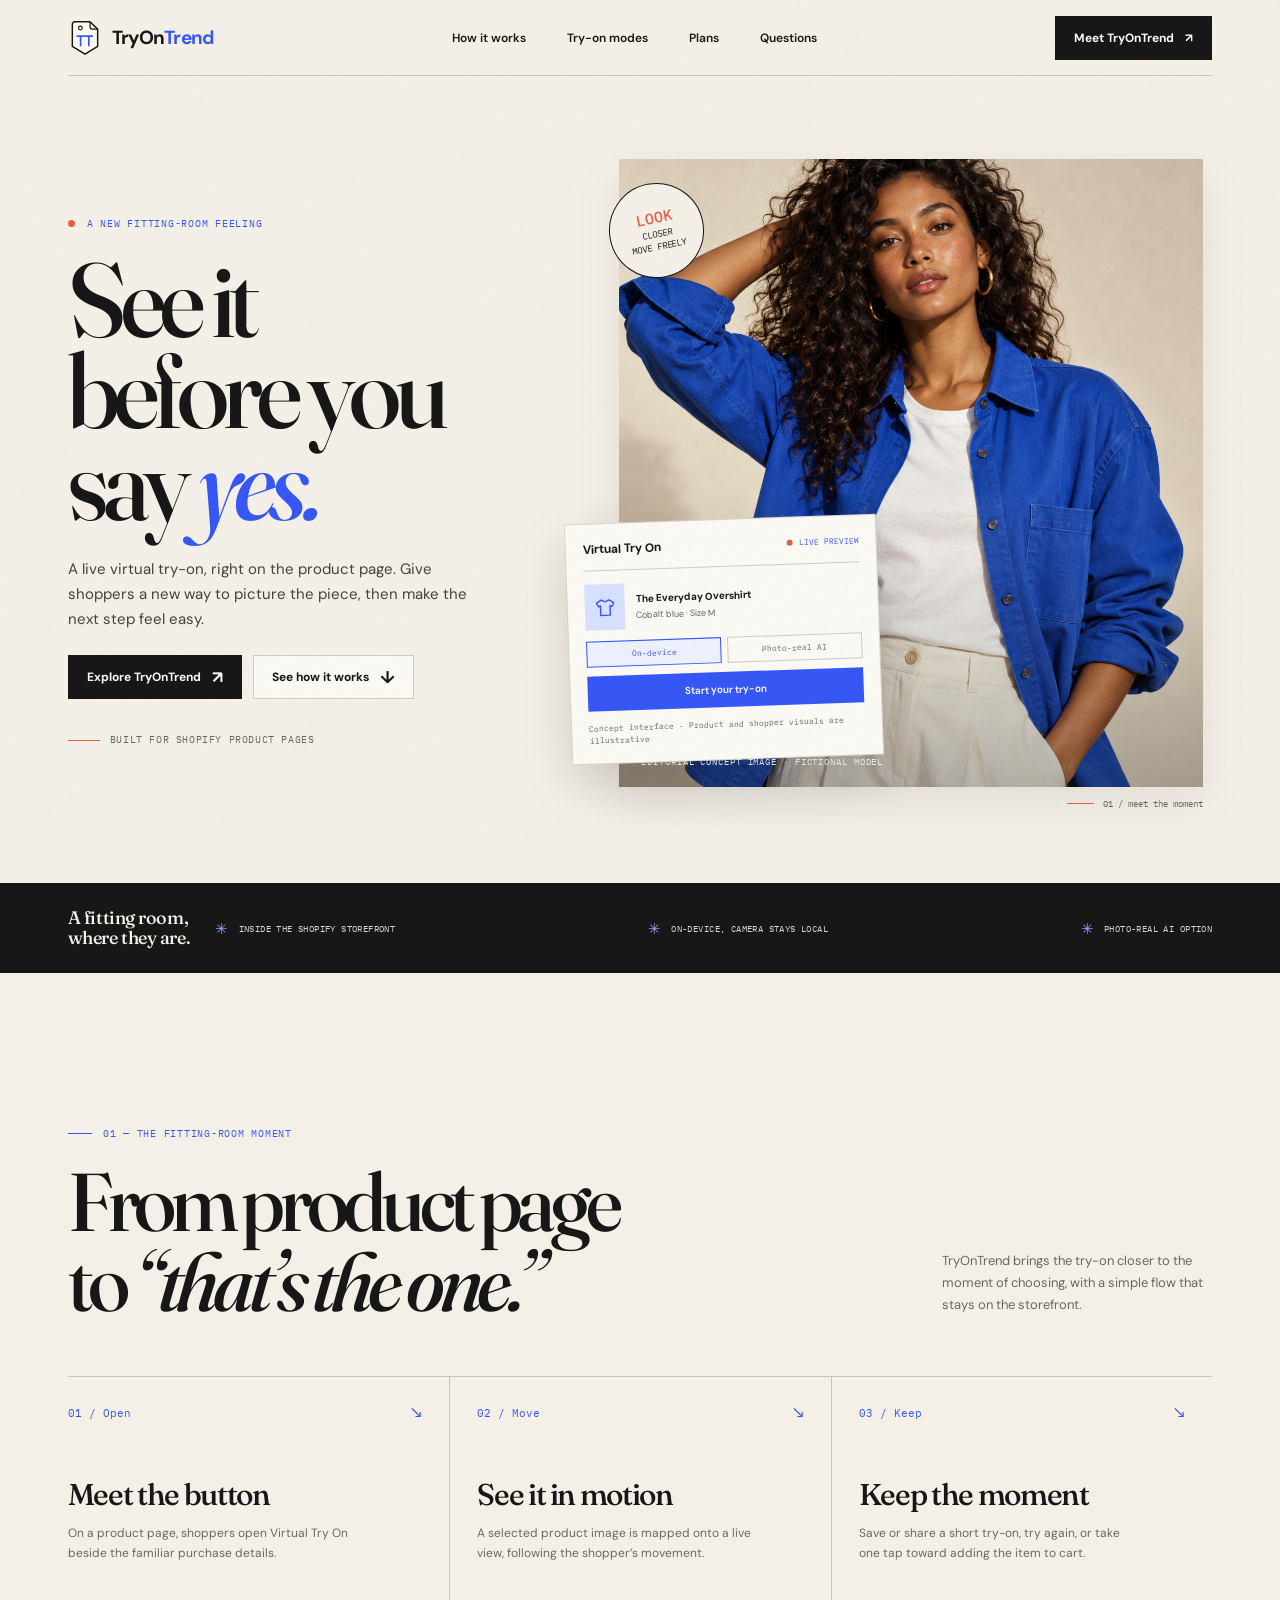
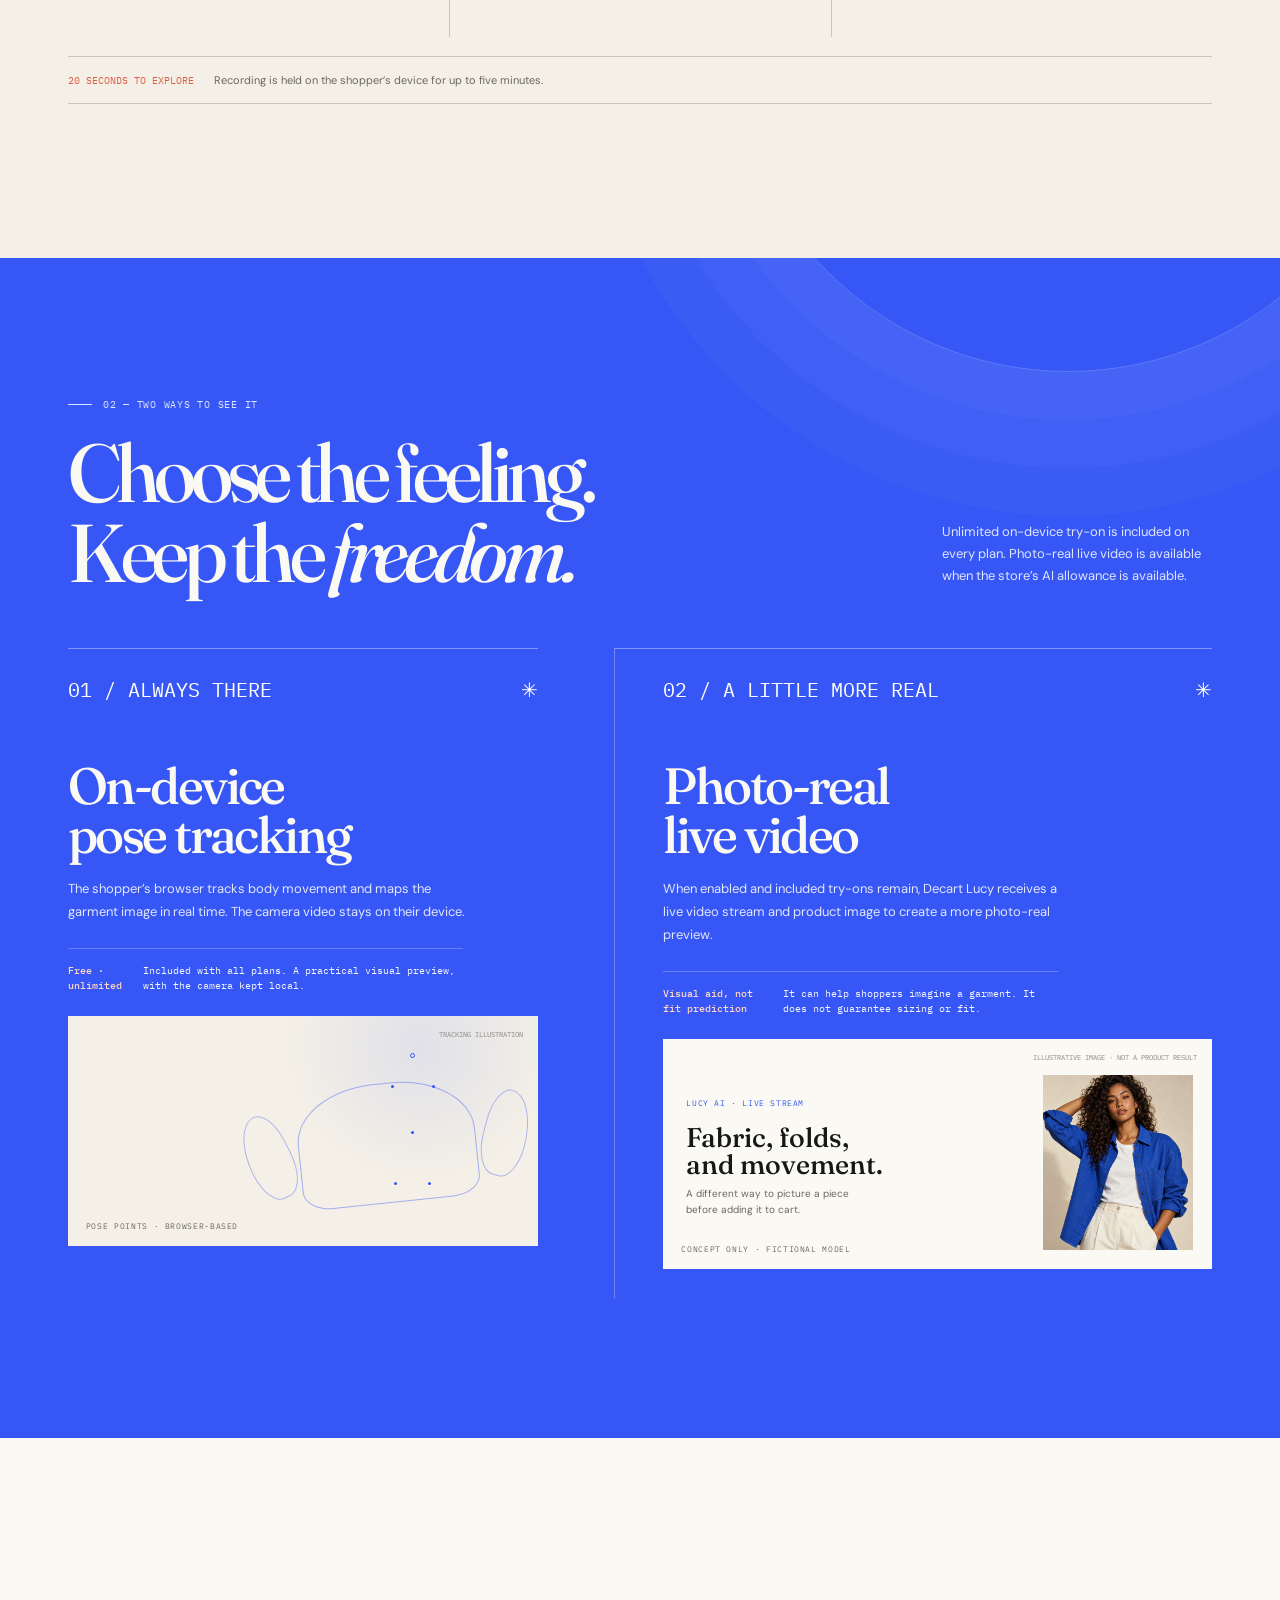
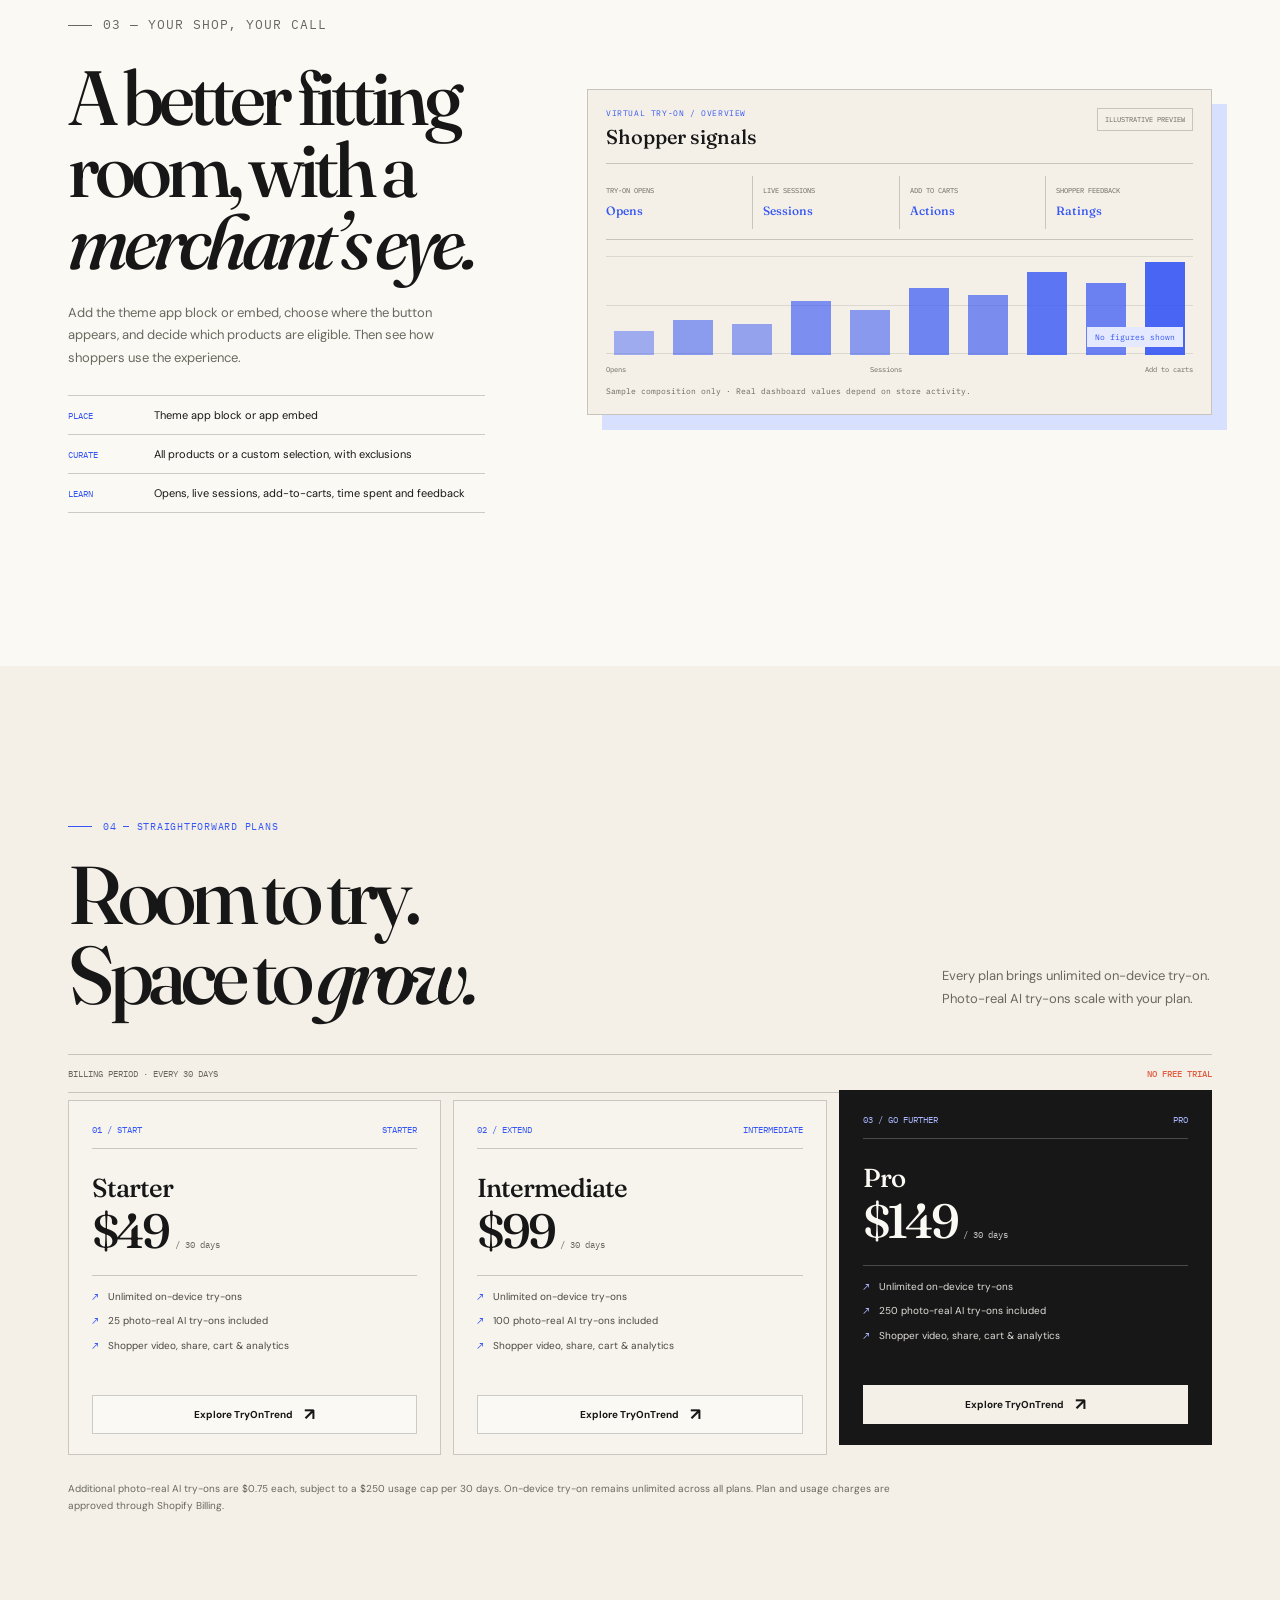
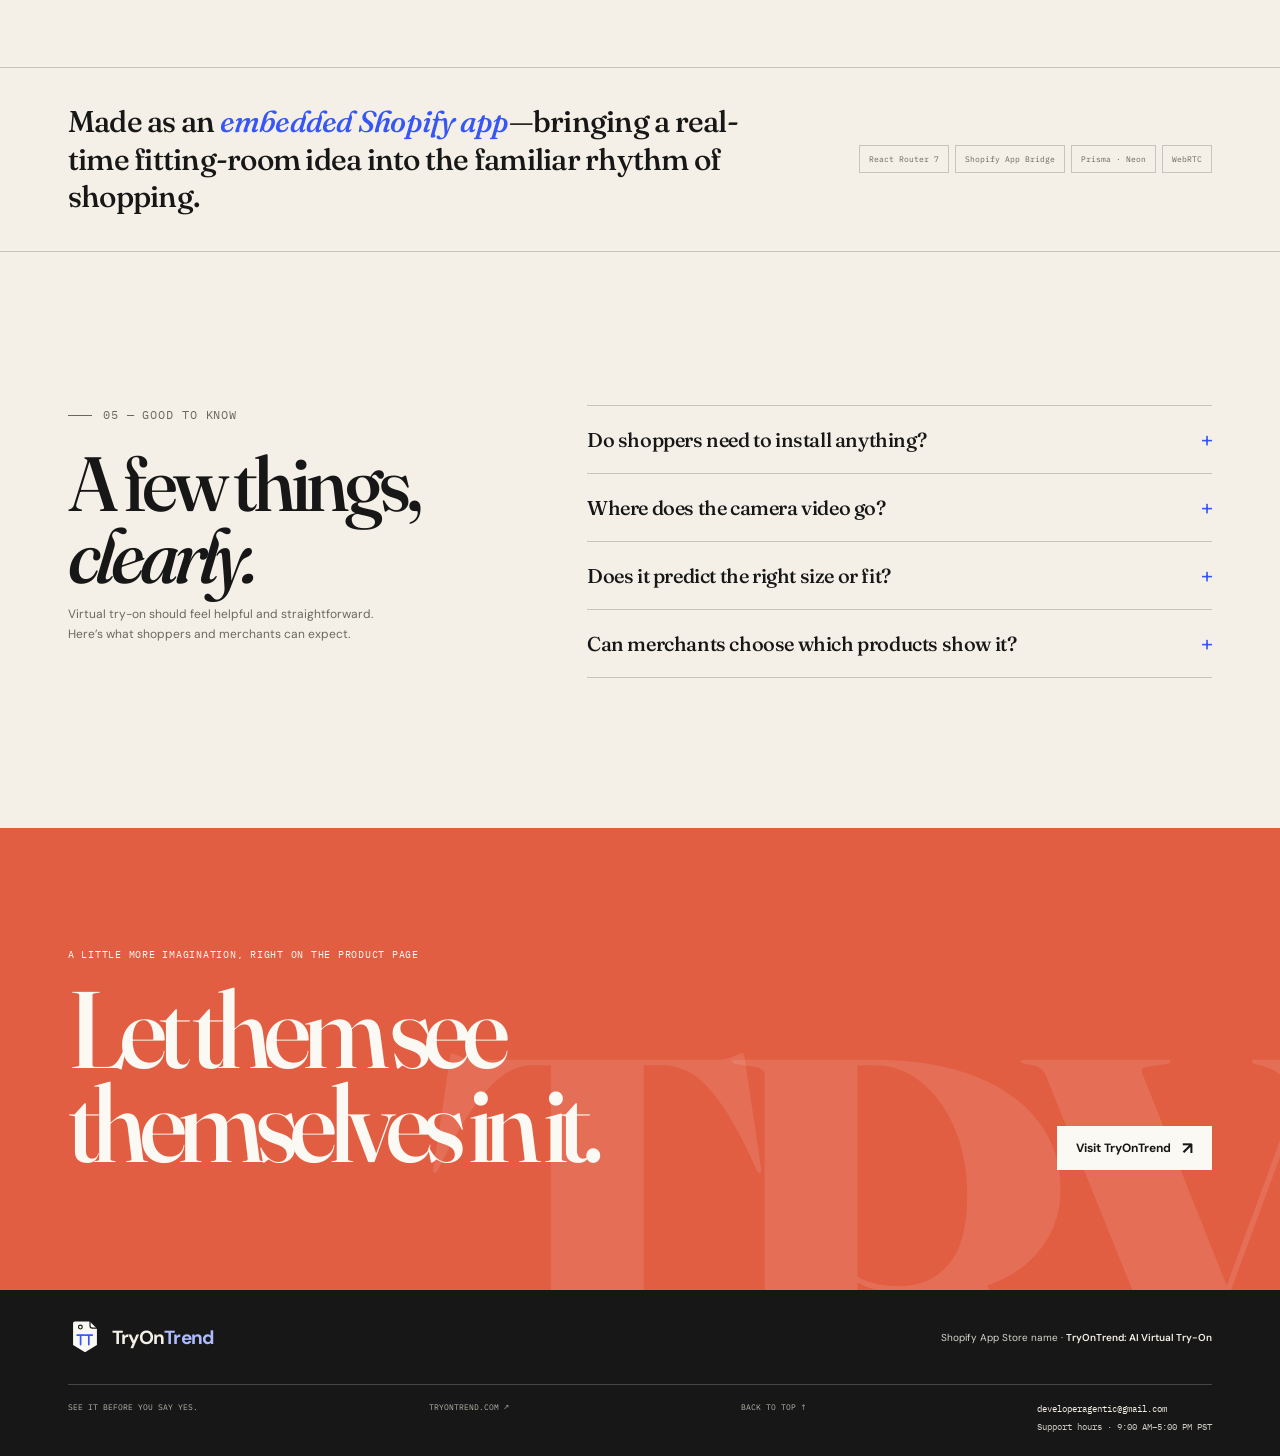
==== index.html @ 8962f092 "Landing page crearion - TOT" ====
<!doctype html>
<html lang="en">
<head>
  <meta charset="utf-8">
  <meta name="viewport" content="width=device-width, initial-scale=1">
  <meta name="theme-color" content="#f4f0e7">
  <meta name="description" content="TryOnTrend brings live virtual try-on to Shopify product pages, with free on-device mode and optional photo-real AI." />
  <title>TryOnTrend — See it before you say yes</title>
  <link rel="preconnect" href="https://fonts.googleapis.com">
  <link rel="preconnect" href="https://fonts.gstatic.com" crossorigin>
  <link href="https://fonts.googleapis.com/css2?family=DM+Sans:wght@400;500;600;700&family=Fraunces:opsz,wght@9..144,500;9..144,600;9..144,700&family=IBM+Plex+Mono:wght@400;500&display=swap" rel="stylesheet">
  <style>
    :root {
      --paper: #f4f0e7;
      --paper-light: #fbf9f3;
      --ink: #171717;
      --muted: #69685f;
      --blue: #3657f5;
      --blue-deep: #233ed2;
      --sky: #d7e1ff;
      --tomato: #e15e43;
      --line: rgba(23, 23, 23, .2);
      --display: "Fraunces", Georgia, "Times New Roman", serif;
      --sans: "DM Sans", "Helvetica Neue", sans-serif;
      --mono: "IBM Plex Mono", "SFMono-Regular", Consolas, monospace;
      --content: 1240px;
      --gutter: clamp(22px, 5.3vw, 80px);
    }
    *, *::before, *::after { box-sizing: border-box; }
    html { scroll-behavior: smooth; scroll-padding-top: 90px; }
    body {
      margin: 0;
      color: var(--ink);
      background: var(--paper);
      font-family: var(--sans);
      -webkit-font-smoothing: antialiased;
      overflow-x: hidden;
    }
    body::before {
      position: fixed; inset: 0; z-index: 10; pointer-events: none;
      content: ""; opacity: .14;
      background-image: url("data:image/svg+xml,%3Csvg viewBox='0 0 180 180' xmlns='http://www.w3.org/2000/svg'%3E%3Cfilter id='n'%3E%3CfeTurbulence type='fractalNoise' baseFrequency='.92' numOctaves='3' stitchTiles='stitch'/%3E%3C/filter%3E%3Crect width='100%25' height='100%25' filter='url(%23n)' opacity='.16'/%3E%3C/svg%3E");
      mix-blend-mode: multiply;
    }
    a { color: inherit; }
    button, a { -webkit-tap-highlight-color: transparent; }
    a:focus-visible, button:focus-visible, summary:focus-visible { outline: 3px solid var(--tomato); outline-offset: 4px; }
    img { display: block; max-width: 100%; }
    .wrap { width: min(100% - var(--gutter) * 2, var(--content)); margin-inline: auto; }
    .eyebrow, .mono, .section-kicker, .tiny-label { font-family: var(--mono); letter-spacing: .075em; text-transform: uppercase; }
    .eyebrow, .section-kicker { font-size: 10px; }
    .section-kicker { display: flex; align-items: center; gap: 11px; color: var(--blue); margin: 0 0 22px; }
    .section-kicker::before { content: ""; width: 24px; height: 1px; background: currentColor; }
    .serif { font-family: var(--display); font-weight: 500; letter-spacing: -.055em; }
    .site-header { position: relative; z-index: 15; }
    .header-inner { min-height: 76px; display: flex; align-items: center; justify-content: space-between; border-bottom: 1px solid var(--line); }
    .brand { display: inline-flex; align-items: center; gap: 10px; text-decoration: none; }
    .brand-mark { display: block; width: 34px; height: 38px; flex: 0 0 auto; color: var(--ink); }
    .brand-name { font: 700 19px/1 var(--sans); letter-spacing: -.04em; white-space: nowrap; }
    .brand-name span { color: var(--blue); }
    .nav { display: flex; align-items: center; gap: clamp(20px, 3.2vw, 43px); }
    .nav a { text-decoration: none; font-size: 12px; font-weight: 600; transition: color .2s ease; }
    .nav a:hover { color: var(--blue); }
    .header-cta, .button { min-height: 44px; display: inline-flex; align-items: center; justify-content: center; gap: 11px; padding: 0 18px; color: var(--paper-light); background: var(--ink); border: 1px solid var(--ink); text-decoration: none; font-size: 12px; font-weight: 700; transition: background .2s, color .2s, transform .2s; }
    .header-cta:hover, .button:hover { background: var(--blue); border-color: var(--blue); transform: translateY(-2px); }
    .button-light { color: var(--ink); background: var(--paper-light); border-color: var(--line); }
    .button-light:hover { color: var(--paper-light); background: var(--blue); border-color: var(--blue); }
    .button-arrow { font-size: 17px; line-height: 0; }
    .menu-toggle { display: none; min-width: 44px; min-height: 44px; color: var(--ink); background: transparent; border: 1px solid var(--line); font: 12px var(--mono); }

    .hero { min-height: 700px; display: grid; grid-template-columns: minmax(0, .88fr) minmax(0, 1.12fr); gap: clamp(30px, 5.3vw, 80px); align-items: center; padding: clamp(44px, 6.5vw, 88px) 0 74px; }
    .hero-copy { position: relative; z-index: 2; padding: 16px 0 20px; }
    .hero-topline { display: flex; align-items: center; gap: 12px; margin-bottom: 24px; color: var(--blue); }
    .hero-topline .eyebrow { margin: 0; }
    .red-dot { width: 7px; height: 7px; border-radius: 50%; background: var(--tomato); }
    h1 { max-width: 650px; margin: 0; font: 500 clamp(68px, 8.2vw, 118px)/.87 var(--display); letter-spacing: -.078em; }
    h1 em { color: var(--blue); font-weight: 500; }
    .hero-sub { max-width: 410px; margin: 29px 0 24px; color: #43423e; font-size: 15px; line-height: 1.65; }
    .hero-actions { display: flex; align-items: center; flex-wrap: wrap; gap: 11px; }
    .hero-note { display: flex; gap: 10px; align-items: center; margin-top: 34px; color: var(--muted); font: 10px/1.4 var(--mono); text-transform: uppercase; letter-spacing: .06em; }
    .hero-note .note-line { width: 32px; height: 1px; background: var(--tomato); }
    .hero-art { min-width: 0; height: min(650px, 62vw); min-height: 480px; position: relative; margin-right: -7.8vw; }
    .portrait-frame { position: absolute; inset: 0 8.5vw 22px 10px; overflow: hidden; background: #bec5e1; box-shadow: 0 15px 45px rgba(23,23,23,.08); }
    .portrait-frame::after { content: ""; position: absolute; inset: 0; background: linear-gradient(180deg, transparent 62%, rgba(23,23,23,.28)); pointer-events: none; }
    .portrait-frame img { width: 100%; height: 100%; object-fit: cover; object-position: 50% 38%; }
    .image-caption { position: absolute; z-index: 1; left: 22px; bottom: 20px; color: white; font: 9px var(--mono); text-transform: uppercase; letter-spacing: .1em; }
    .hero-stamp { position: absolute; z-index: 2; top: 24px; left: 0; width: 95px; height: 95px; display: grid; place-items: center; border: 1px solid var(--ink); border-radius: 50%; background: var(--paper); transform: rotate(-11deg); font: 9px/1.35 var(--mono); text-align: center; text-transform: uppercase; }
    .hero-stamp b { display: block; color: var(--tomato); font-size: 15px; font-weight: 500; }
    .floating-interface { position: absolute; z-index: 3; left: -41px; bottom: 49px; width: min(312px, 58%); padding: 17px; color: var(--ink); background: var(--paper-light); border: 1px solid rgba(23,23,23,.16); box-shadow: 0 20px 50px rgba(23,23,23,.16); transform: rotate(-2deg); }
    .ui-head { display: flex; align-items: center; justify-content: space-between; padding-bottom: 13px; border-bottom: 1px solid var(--line); }
    .ui-head strong { font-size: 12px; }
    .ui-live { display: flex; gap: 6px; align-items: center; color: var(--blue); font: 8px var(--mono); text-transform: uppercase; }
    .ui-live::before { content: ""; width: 6px; height: 6px; background: var(--tomato); border-radius: 50%; }
    .ui-product { display: flex; align-items: center; gap: 11px; padding: 13px 0 11px; }
    .ui-thumb { width: 40px; height: 46px; display: grid; place-items: center; background: var(--sky); }
    .shirt-icon { width: 23px; height: 23px; color: var(--blue); }
    .ui-product b { display: block; font-size: 10px; }
    .ui-product small { display: block; margin-top: 4px; color: var(--muted); font-size: 9px; }
    .ui-modes { display: grid; grid-template-columns: 1fr 1fr; gap: 6px; margin-bottom: 9px; }
    .ui-mode { padding: 7px 4px; border: 1px solid var(--line); color: var(--muted); font: 8px var(--mono); text-align: center; }
    .ui-mode.active { border-color: var(--blue); color: var(--blue); background: #edf0ff; }
    .ui-action { width: 100%; height: 35px; border: 0; color: #fff; background: var(--blue); font: 600 10px var(--sans); }
    .ui-caption { margin: 11px 0 0; color: var(--muted); font: 8px var(--mono); line-height: 1.5; }
    .vertical-note { position: absolute; right: 1.5vw; top: 42%; writing-mode: vertical-rl; font: 9px var(--mono); letter-spacing: .08em; text-transform: uppercase; color: var(--muted); }
    .hero-index { position: absolute; right: 8.5vw; bottom: 0; display: flex; align-items: center; gap: 9px; color: var(--muted); font: 9px var(--mono); }
    .hero-index::before { content: ""; width: 27px; height: 1px; background: var(--tomato); }

    .ticker { background: var(--ink); color: var(--paper); overflow: hidden; }
    .ticker-inner { min-height: 90px; display: flex; align-items: center; justify-content: space-between; gap: 25px; }
    .ticker-intro { max-width: 180px; font: 500 18px/1.15 var(--display); letter-spacing: -.025em; }
    .ticker-list { flex: 1; display: flex; justify-content: space-between; gap: 22px; margin: 0; padding: 0; list-style: none; }
    .ticker-list li { display: flex; gap: 10px; align-items: center; color: #d8d5cd; font: 9px var(--mono); text-transform: uppercase; letter-spacing: .045em; }
    .ticker-list li::before { content: "✳"; color: #8fa1ff; font-size: 15px; }

    .section { padding: clamp(84px, 12vw, 158px) 0; }
    .section-heading { display: flex; align-items: end; justify-content: space-between; gap: 34px; margin-bottom: 54px; }
    .section-heading h2 { max-width: 760px; margin: 0; font: 500 clamp(48px, 6.4vw, 82px)/.98 var(--display); letter-spacing: -.065em; }
    .section-heading p { max-width: 270px; margin: 0 0 6px; color: var(--muted); font-size: 13px; line-height: 1.7; }
    .works { position: relative; }
    .steps { display: grid; grid-template-columns: repeat(3, 1fr); border-top: 1px solid var(--line); }
    .step { min-height: 260px; position: relative; padding: 24px 27px 25px 0; }
    .step + .step { padding-left: 27px; border-left: 1px solid var(--line); }
    .step-num { display: flex; align-items: center; justify-content: space-between; margin-bottom: 56px; color: var(--blue); font: 11px var(--mono); }
    .step-num span:last-child { font-size: 18px; }
    .step h3 { max-width: 265px; margin: 0 0 12px; font: 500 30px/1.02 var(--display); letter-spacing: -.045em; }
    .step p { max-width: 280px; margin: 0; color: var(--muted); font-size: 12px; line-height: 1.7; }
    .works-bottom { display: flex; align-items: center; gap: 20px; margin-top: 19px; padding: 16px 0; border-top: 1px solid var(--line); border-bottom: 1px solid var(--line); }
    .works-bottom strong { color: var(--tomato); font: 10px var(--mono); text-transform: uppercase; }
    .works-bottom span { color: var(--muted); font-size: 11px; }

    .modes-section { position: relative; overflow: hidden; padding: clamp(85px, 11vw, 140px) 0; color: var(--paper-light); background: var(--blue); }
    .modes-section::after { content: ""; position: absolute; width: min(57vw, 680px); aspect-ratio: 1; top: -48%; right: -10%; border: 1px solid rgba(255,255,255,.2); border-radius: 50%; box-shadow: 0 0 0 48px rgba(255,255,255,.025), 0 0 0 96px rgba(255,255,255,.025), 0 0 0 144px rgba(255,255,255,.025); pointer-events: none; }
    .modes-section .section-kicker { color: #dce4ff; }
    .modes-section .section-heading { position: relative; z-index: 1; }
    .modes-section .section-heading p { color: #e0e5ff; }
    .mode-compare { position: relative; z-index: 1; display: grid; grid-template-columns: .88fr 1.12fr; gap: clamp(24px, 6vw, 84px); align-items: stretch; }
    .mode-copy { padding: 27px 0 29px; border-top: 1px solid rgba(255,255,255,.38); }
    .mode-copy + .mode-copy { padding-left: clamp(0px, 4vw, 48px); border-left: 1px solid rgba(255,255,255,.3); }
    .mode-tag { display: flex; align-items: center; justify-content: space-between; margin-bottom: 58px; color: #dce4ff; font: 9px var(--mono); text-transform: uppercase; }
    .mode-tag span { color: #fff; font-size: 20px; }
    .mode-copy h3 { margin: 0 0 18px; font: 500 clamp(34px, 4vw, 51px)/.98 var(--display); letter-spacing: -.05em; }
    .mode-copy p { max-width: 410px; margin: 0; color: #e1e6ff; font-size: 13px; line-height: 1.75; }
    .mode-note { display: flex; align-items: flex-start; gap: 11px; max-width: 395px; margin-top: 24px; padding-top: 14px; border-top: 1px solid rgba(255,255,255,.25); color: #f6f7ff; font: 10px/1.55 var(--mono); }
    .mode-note b { color: #ffd5c9; font-weight: 500; }
    .mode-visual { position: relative; min-height: 230px; margin-top: 22px; padding: 19px; overflow: hidden; color: var(--ink); background: var(--paper); }
    .mode-visual.device { background-image: radial-gradient(circle at 75% 13%, rgba(54,87,245,.1), transparent 34%); }
    .device-lines { position: absolute; right: 13%; top: 29%; width: 38%; height: 52%; border: 1px solid rgba(54,87,245,.42); border-radius: 45% 45% 16% 16%; transform: rotate(-6deg); }
    .device-lines::before, .device-lines::after { content: ""; position: absolute; border: 1px solid rgba(54,87,245,.38); }
    .device-lines::before { left: -30%; top: 15%; width: 25%; height: 74%; border-radius: 60% 40% 45% 40%; transform: rotate(-21deg); }
    .device-lines::after { right: -30%; top: 15%; width: 25%; height: 74%; border-radius: 40% 60% 40% 45%; transform: rotate(21deg); }
    .device-cross { position: absolute; right: 26%; top: 16%; width: 5px; height: 5px; border: 1px solid var(--blue); border-radius: 50%; box-shadow: -20px 31px 0 -1px var(--blue), 21px 31px 0 -1px var(--blue), 0 77px 0 -1px var(--blue), -17px 128px 0 -1px var(--blue), 17px 128px 0 -1px var(--blue); }
    .visual-label { position: absolute; left: 18px; bottom: 15px; color: var(--muted); font: 8px var(--mono); text-transform: uppercase; letter-spacing: .08em; }
    .ai-visual { display: grid; grid-template-columns: 1fr auto; align-items: end; background: var(--paper-light); }
    .ai-swatch { width: clamp(90px, 13vw, 150px); height: 175px; margin: 0 4% 0 0; overflow: hidden; background: #c4cbea; }
    .ai-swatch img { width: 100%; height: 100%; object-fit: cover; object-position: 51% 35%; }
    .ai-run { align-self: center; max-width: 230px; padding: 14px 0 14px 4px; }
    .ai-run .eyebrow { color: var(--blue); font-size: 8px; }
    .ai-run b { display: block; margin-top: 13px; font: 500 27px/1 var(--display); }
    .ai-run p { max-width: 175px; margin: 8px 0 0; color: var(--muted); font-size: 10px; line-height: 1.55; }
    .visual-illustrative { position: absolute; right: 15px; top: 14px; color: #8a8982; font: 7px var(--mono); text-transform: uppercase; }

    .merchant-section { background: var(--paper-light); }
    .merchant-grid { display: grid; grid-template-columns: .8fr 1.2fr; gap: clamp(40px, 8vw, 110px); align-items: center; }
    .merchant-copy h2 { max-width: 520px; margin: 0; font: 500 clamp(52px, 6vw, 78px)/.94 var(--display); letter-spacing: -.065em; }
    .merchant-copy > p { max-width: 410px; margin: 23px 0 25px; color: var(--muted); font-size: 13px; line-height: 1.75; }
    .merchant-list { margin: 0; padding: 0; list-style: none; border-top: 1px solid var(--line); }
    .merchant-list li { display: flex; gap: 12px; align-items: baseline; padding: 12px 0; border-bottom: 1px solid var(--line); font-size: 11px; }
    .merchant-list b { width: 74px; flex: 0 0 74px; color: var(--blue); font: 9px var(--mono); text-transform: uppercase; }
    .dashboard { position: relative; padding: 18px; background: var(--paper); border: 1px solid var(--line); box-shadow: 15px 15px 0 var(--sky); }
    .dash-head { display: flex; align-items: flex-start; justify-content: space-between; gap: 20px; padding-bottom: 14px; border-bottom: 1px solid var(--line); }
    .dash-head .eyebrow { margin: 0 0 6px; color: var(--blue); font-size: 8px; }
    .dash-head strong { font: 500 20px var(--display); }
    .dash-chip { padding: 6px 7px; border: 1px solid var(--line); color: var(--muted); font: 7px var(--mono); text-transform: uppercase; }
    .dash-data { display: grid; grid-template-columns: repeat(4, 1fr); margin-top: 12px; }
    .dash-data div { padding: 10px 6px 11px 0; border-right: 1px solid var(--line); }
    .dash-data div + div { padding-left: 10px; }
    .dash-data div:last-child { border: 0; }
    .dash-data span { display: block; color: var(--muted); font: 7px var(--mono); line-height: 1.4; text-transform: uppercase; }
    .dash-data b { display: block; margin-top: 8px; color: var(--blue); font: 500 12px var(--display); }
    .chart-wrap { height: 135px; position: relative; margin-top: 10px; border-top: 1px solid var(--line); }
    .chart-grid { position: absolute; inset: 16px 0 20px; display: flex; flex-direction: column; justify-content: space-between; }
    .chart-grid i { display: block; height: 1px; background: rgba(23,23,23,.11); }
    .chart-bars { position: absolute; inset: 13px 8px 19px; display: flex; align-items: end; justify-content: space-between; gap: 8px; }
    .chart-bars i { width: 7%; height: var(--h); display: block; background: var(--blue); opacity: var(--o, .73); }
    .chart-axis { position: absolute; inset: auto 0 0; display: flex; justify-content: space-between; color: var(--muted); font: 7px var(--mono); }
    .chart-note { position: absolute; right: 10px; bottom: 27px; padding: 5px 8px; color: var(--blue); background: #e4e9ff; font: 8px var(--mono); }
    .dashboard-caption { margin: 12px 0 0; color: var(--muted); font: 8px var(--mono); }

    .pricing { position: relative; }
    .pricing .section-heading { margin-bottom: 38px; }
    .pricing-note { display: flex; justify-content: space-between; align-items: center; gap: 18px; padding: 13px 0; margin-bottom: 7px; border-block: 1px solid var(--line); color: var(--muted); font: 9px var(--mono); text-transform: uppercase; }
    .pricing-note strong { color: var(--tomato); font-weight: 500; }
    .plan-row { display: grid; grid-template-columns: 1fr 1fr 1fr; gap: 12px; align-items: stretch; }
    .plan { position: relative; display: flex; flex-direction: column; min-height: 355px; padding: 23px 23px 20px; border: 1px solid var(--line); background: rgba(251,249,243,.45); }
    .plan.pro { color: var(--paper-light); background: var(--ink); border-color: var(--ink); transform: translateY(-10px); }
    .plan-label { display: flex; justify-content: space-between; align-items: center; padding-bottom: 13px; border-bottom: 1px solid var(--line); color: var(--blue); font: 9px var(--mono); text-transform: uppercase; }
    .plan.pro .plan-label { color: #a9b6ff; border-color: rgba(255,255,255,.22); }
    .plan h3 { margin: 23px 0 4px; font: 500 26px var(--display); letter-spacing: -.04em; }
    .plan-price { display: flex; align-items: baseline; gap: 7px; margin-bottom: 21px; }
    .plan-price b { font: 500 48px/.96 var(--display); letter-spacing: -.07em; }
    .plan-price span { color: var(--muted); font: 9px var(--mono); }
    .plan.pro .plan-price span { color: #c6c6c6; }
    .plan-features { display: grid; gap: 10px; margin: 0 0 24px; padding: 14px 0 0; border-top: 1px solid var(--line); list-style: none; color: #494841; font-size: 10px; line-height: 1.45; }
    .plan.pro .plan-features { color: #e0ded9; border-color: rgba(255,255,255,.22); }
    .plan-features li { display: flex; gap: 9px; align-items: flex-start; }
    .plan-features li::before { content: "↗"; color: var(--blue); font: 11px var(--mono); }
    .plan.pro .plan-features li::before { color: #a9b6ff; }
    .plan .button { width: 100%; margin-top: auto; min-height: 39px; font-size: 10px; }
    .plan.pro .button { color: var(--ink); background: var(--paper); border-color: var(--paper); }
    .plan.pro .button:hover { color: white; background: var(--blue); border-color: var(--blue); }
    .price-footnote { max-width: 850px; margin: 25px 0 0; color: var(--muted); font-size: 10px; line-height: 1.7; }

    .project-note { padding: 35px 0; border-block: 1px solid var(--line); }
    .project-inner { display: flex; align-items: center; justify-content: space-between; gap: 32px; }
    .project-inner p { max-width: 670px; margin: 0; font: 500 clamp(19px, 2.6vw, 30px)/1.25 var(--display); letter-spacing: -.025em; }
    .project-inner p em { color: var(--blue); }
    .stack-list { display: flex; justify-content: flex-end; flex-wrap: wrap; max-width: 400px; gap: 6px; }
    .stack-list span { padding: 8px 9px; border: 1px solid var(--line); color: var(--muted); font: 8px var(--mono); }

    .faq-section { padding-bottom: clamp(92px, 12vw, 150px); }
    .faq-grid { display: grid; grid-template-columns: .8fr 1.2fr; gap: clamp(40px, 8vw, 115px); }
    .faq-intro h2 { max-width: 450px; margin: 0; font: 500 clamp(51px, 6vw, 77px)/.94 var(--display); letter-spacing: -.065em; }
    .faq-intro p { max-width: 330px; color: var(--muted); font-size: 12px; line-height: 1.7; }
    .faq-list { border-top: 1px solid var(--line); }
    details { border-bottom: 1px solid var(--line); }
    summary { display: flex; justify-content: space-between; align-items: center; gap: 20px; padding: 19px 0; cursor: pointer; list-style: none; font: 500 20px/1.2 var(--display); letter-spacing: -.02em; }
    summary::-webkit-details-marker { display: none; }
    summary::after { content: "+"; flex: 0 0 auto; color: var(--blue); font: 22px var(--sans); transition: transform .2s; }
    details[open] summary::after { content: "−"; }
    details p { max-width: 580px; margin: -2px 26px 20px 0; color: var(--muted); font-size: 12px; line-height: 1.75; }

    .closing { position: relative; padding: clamp(75px, 10vw, 120px) 0; overflow: hidden; color: var(--paper-light); background: var(--tomato); }
    .closing::before { content: "TRY"; position: absolute; right: -1%; bottom: -34%; color: rgba(255,255,255,.1); font: 700 clamp(200px, 41vw, 550px)/.8 var(--display); letter-spacing: -.1em; pointer-events: none; }
    .closing-inner { position: relative; z-index: 1; display: flex; align-items: end; justify-content: space-between; gap: 30px; }
    .closing h2 { max-width: 830px; margin: 0; font: 500 clamp(57px, 8.5vw, 112px)/.86 var(--display); letter-spacing: -.075em; }
    .closing .eyebrow { margin: 0 0 22px; }
    .closing .button { flex: 0 0 auto; color: var(--ink); background: var(--paper-light); border-color: var(--paper-light); }
    .closing .button:hover { color: white; background: var(--ink); border-color: var(--ink); }
    footer { color: var(--paper); background: var(--ink); }
    .footer-main { display: flex; align-items: center; justify-content: space-between; gap: 25px; min-height: 95px; border-bottom: 1px solid rgba(255,255,255,.2); }
    .footer-main .brand-name { color: var(--paper); }
    .footer-main .brand-mark { color: var(--ink); }
    .footer-main .brand-name span { color: #aebcff; }
    .footer-app-name { color: #d6d4cd; font-size: 10px; }
    .footer-app-name b { color: var(--paper); font-weight: 600; }
    .footer-meta { display: flex; justify-content: space-between; gap: 20px; padding: 17px 0 22px; color: #b5b2a9; font: 8px var(--mono); text-transform: uppercase; }
    .footer-meta a { text-decoration: none; }
    .footer-meta a:hover { color: white; }
    .footer-support { display: flex; flex-direction: column; gap: 5px; color: #d0cdc5; font-size: 9px; line-height: 1.45; text-transform: none; }
    .footer-support a { width: fit-content; color: var(--paper); text-transform: none; }
    .footer-support .support-hours { white-space: nowrap; }

    @media (max-width: 900px) {
      .hero { min-height: 620px; grid-template-columns: .92fr 1.08fr; gap: 22px; }
      .hero-art { margin-right: -5.3vw; min-height: 455px; }
      .portrait-frame { right: 5.5vw; }
      .hero-index { right: 5.5vw; }
      h1 { font-size: clamp(65px, 9vw, 92px); }
      .ticker-inner { align-items: flex-start; flex-direction: column; padding: 19px 0; }
      .ticker-intro { max-width: none; }
      .ticker-list { width: 100%; }
      .merchant-grid, .faq-grid { gap: 42px; }
    }
    @media (max-width: 680px) {
      :root { --gutter: 22px; }
      html { scroll-padding-top: 65px; }
      .header-inner { min-height: 65px; }
      .brand-name { font-size: 16px; }
      .menu-toggle { display: inline-grid; place-items: center; }
      .nav { display: none; position: absolute; top: 64px; left: 0; right: 0; flex-direction: column; align-items: stretch; gap: 0; padding: 6px var(--gutter) 16px; background: var(--paper); border-bottom: 1px solid var(--line); box-shadow: 0 14px 18px rgba(23,23,23,.08); }
      .nav[data-open="true"] { display: flex; }
      .nav a { padding: 14px 0; border-bottom: 1px solid var(--line); }
      .header-cta { display: none; }
      .hero { min-height: 0; grid-template-columns: 1fr; gap: 35px; padding: 53px 0 49px; }
      .hero-copy { padding: 0; }
      .hero-topline { margin-bottom: 19px; }
      h1 { max-width: 570px; font-size: clamp(65px, 15vw, 100px); }
      .hero-sub { max-width: 355px; margin-top: 22px; font-size: 14px; }
      .hero-note { margin-top: 25px; }
      .hero-art { height: 108vw; min-height: 420px; max-height: 580px; margin: 0 -22px 0 0; }
      .portrait-frame { inset: 0 22px 20px 55px; }
      .floating-interface { left: 14px; bottom: 38px; width: min(300px, 77%); padding: 13px; }
      .hero-stamp { top: 13px; left: 11px; width: 77px; height: 77px; font-size: 7px; }
      .hero-stamp b { font-size: 12px; }
      .vertical-note { right: 5px; top: 36%; font-size: 7px; }
      .hero-index { right: 22px; }
      .ticker-inner { gap: 14px; }
      .ticker-list { display: grid; grid-template-columns: 1fr 1fr; row-gap: 13px; }
      .ticker-list li { font-size: 8px; }
      .section { padding: 82px 0; }
      .section-heading { display: block; margin-bottom: 37px; }
      .section-heading h2 { font-size: clamp(49px, 12vw, 72px); }
      .section-heading p { max-width: 360px; margin-top: 18px; }
      .steps { grid-template-columns: 1fr; }
      .step { min-height: 0; padding: 18px 0 23px; }
      .step + .step { padding-left: 0; border-left: 0; border-top: 1px solid var(--line); }
      .step-num { margin-bottom: 20px; }
      .step h3 { max-width: 320px; font-size: 29px; }
      .step p { max-width: 370px; }
      .works-bottom { align-items: flex-start; flex-direction: column; gap: 7px; }
      .mode-compare { grid-template-columns: 1fr; gap: 21px; }
      .mode-copy { padding: 20px 0; }
      .mode-copy + .mode-copy { padding-left: 0; border-left: 0; }
      .mode-tag { margin-bottom: 33px; }
      .mode-visual { min-height: 210px; }
      .device-lines { right: 19%; }
      .device-cross { right: 32%; }
      .ai-swatch { width: 120px; }
      .merchant-grid, .faq-grid { grid-template-columns: 1fr; gap: 39px; }
      .merchant-copy h2, .faq-intro h2 { font-size: clamp(54px, 12vw, 76px); }
      .dashboard { margin: 2px 5px 5px 0; padding: 13px; box-shadow: 9px 9px 0 var(--sky); }
      .dash-data div { padding-right: 4px; }
      .dash-data div + div { padding-left: 5px; }
      .dash-data span { font-size: 6px; }
      .dash-data b { font-size: 10px; }
      .pricing-note { align-items: flex-start; flex-direction: column; gap: 6px; line-height: 1.6; }
      .plan-row { grid-template-columns: 1fr; gap: 10px; }
      .plan { min-height: 0; padding: 20px; }
      .plan.pro { order: -1; transform: none; }
      .plan h3 { margin-top: 19px; }
      .plan-features { margin-bottom: 18px; }
      .plan .button { margin-top: 4px; }
      .project-inner { align-items: flex-start; flex-direction: column; gap: 22px; }
      .stack-list { justify-content: flex-start; }
      .faq-section { padding-bottom: 84px; }
      summary { font-size: 19px; }
      .closing-inner { align-items: flex-start; flex-direction: column; }
      .closing h2 { font-size: clamp(60px, 14vw, 90px); }
      .closing .button { margin-top: 8px; }
      .footer-main { align-items: flex-start; flex-direction: column; justify-content: center; gap: 15px; padding: 20px 0; }
      .footer-meta { flex-wrap: wrap; font-size: 7px; }
      .footer-support { flex-basis: 100%; order: 4; margin-top: 3px; font-size: 8px; }
    }
    @media (max-width: 380px) {
      .hero-actions { align-items: stretch; flex-direction: column; }
      .hero-actions .button { width: 100%; }
      .ui-head strong { font-size: 11px; }
      .floating-interface { width: 82%; }
      .dash-chip { font-size: 6px; }
    }
    @media (prefers-reduced-motion: reduce) {
      *, *::before, *::after { scroll-behavior: auto !important; animation-duration: .01ms !important; animation-iteration-count: 1 !important; transition-duration: .01ms !important; }
    }
  </style>
</head>
<body>
  <header class="site-header">
    <div class="wrap header-inner">
      <a class="brand" href="#top" aria-label="TryOnTrend home">
        <svg class="brand-mark" viewBox="0 0 36 40" aria-hidden="true" focusable="false">
          <path d="M7.2 2.8h16.1l8.1 7.8v18.3L18 37.2 4.6 28.9V5.4a2.6 2.6 0 0 1 2.6-2.6Z" fill="#fbf9f3" stroke="currentColor" stroke-width="1.55" stroke-linejoin="round"/>
          <path d="M23.3 3v5.2a2.4 2.4 0 0 0 2.4 2.4h5.2" fill="none" stroke="currentColor" stroke-width="1.25" stroke-linejoin="round"/>
          <circle cx="13.1" cy="9.5" r="2" fill="none" stroke="currentColor" stroke-width="1.25"/>
          <path d="M9.7 18h7.3M13.35 18v10M18.4 18h7.3M22.05 18v10" fill="none" stroke="var(--blue)" stroke-width="1.8" stroke-linecap="round"/>
        </svg>
        <span class="brand-name">TryOn<span>Trend</span></span>
      </a>
      <nav class="nav" id="primary-nav" aria-label="Main navigation">
        <a href="#how-it-works">How it works</a>
        <a href="#modes">Try-on modes</a>
        <a href="#plans">Plans</a>
        <a href="#questions">Questions</a>
      </nav>
      <a class="header-cta" href="https://tryontrend.com">Meet TryOnTrend <span aria-hidden="true">↗</span></a>
      <button class="menu-toggle" type="button" aria-expanded="false" aria-controls="primary-nav" aria-label="Open navigation">MENU</button>
    </div>
  </header>

  <main id="top">
    <section class="wrap hero" aria-labelledby="hero-title">
      <div class="hero-copy">
        <div class="hero-topline"><span class="red-dot" aria-hidden="true"></span><p class="eyebrow">A new fitting-room feeling</p></div>
        <h1 class="serif" id="hero-title">See it<br>before you<br>say <em>yes.</em></h1>
        <p class="hero-sub">A live virtual try-on, right on the product page. Give shoppers a new way to picture the piece, then make the next step feel easy.</p>
        <div class="hero-actions">
          <a class="button" href="https://tryontrend.com">Explore TryOnTrend <span class="button-arrow" aria-hidden="true">↗</span></a>
          <a class="button button-light" href="#how-it-works">See how it works <span class="button-arrow" aria-hidden="true">↓</span></a>
        </div>
        <div class="hero-note"><span class="note-line" aria-hidden="true"></span><span>Built for Shopify product pages</span></div>
      </div>
      <div class="hero-art" aria-label="Editorial try-on concept artwork with illustrative interface">
        <div class="portrait-frame">
          <img src="assets/editorial-tryon.png" alt="Fictional fashion model in a cobalt overshirt, created as editorial artwork" />
          <span class="image-caption">Editorial concept image · Fictional model</span>
        </div>
        <div class="hero-stamp" aria-hidden="true"><div><b>Look</b> closer<br>move freely</div></div>
        <div class="floating-interface" aria-label="Illustrative Virtual Try On interface preview">
          <div class="ui-head"><strong>Virtual Try On</strong><span class="ui-live">Live preview</span></div>
          <div class="ui-product"><div class="ui-thumb" aria-hidden="true"><svg class="shirt-icon" viewBox="0 0 24 24" fill="none"><path d="m8 4 4 2 4-2 5 3-2 4-2-1v10H7V10l-2 1-2-4 5-3Z" stroke="currentColor" stroke-width="1.5" stroke-linejoin="round"/></svg></div><div><b>The Everyday Overshirt</b><small>Cobalt blue · Size M</small></div></div>
          <div class="ui-modes"><span class="ui-mode active">On-device</span><span class="ui-mode">Photo-real AI</span></div>
          <button class="ui-action" type="button" tabindex="-1" aria-label="Illustrative preview only">Start your try-on</button>
          <p class="ui-caption">Concept interface · Product and shopper visuals are illustrative</p>
        </div>
        <span class="vertical-note">A fitting room, reimagined for the scroll</span>
        <span class="hero-index">01 / meet the moment</span>
      </div>
    </section>

    <section class="ticker" aria-label="TryOnTrend highlights">
      <div class="wrap ticker-inner">
        <div class="ticker-intro">A fitting room,<br>where they are.</div>
        <ul class="ticker-list">
          <li>Inside the Shopify storefront</li>
          <li>On-device, camera stays local</li>
          <li>Photo-real AI option</li>
        </ul>
      </div>
    </section>

    <section class="section works" id="how-it-works" aria-labelledby="works-title">
      <div class="wrap">
        <p class="section-kicker">01 — The fitting-room moment</p>
        <div class="section-heading">
          <h2 class="serif" id="works-title">From product page<br>to <em>“that’s the one.”</em></h2>
          <p>TryOnTrend brings the try-on closer to the moment of choosing, with a simple flow that stays on the storefront.</p>
        </div>
        <div class="steps">
          <article class="step">
            <div class="step-num"><span>01 / Open</span><span aria-hidden="true">↘</span></div>
            <h3>Meet the button</h3>
            <p>On a product page, shoppers open Virtual Try On beside the familiar purchase details.</p>
          </article>
          <article class="step">
            <div class="step-num"><span>02 / Move</span><span aria-hidden="true">↘</span></div>
            <h3>See it in motion</h3>
            <p>A selected product image is mapped onto a live view, following the shopper’s movement.</p>
          </article>
          <article class="step">
            <div class="step-num"><span>03 / Keep</span><span aria-hidden="true">↘</span></div>
            <h3>Keep the moment</h3>
            <p>Save or share a short try-on, try again, or take one tap toward adding the item to cart.</p>
          </article>
        </div>
        <div class="works-bottom"><strong>20 seconds to explore</strong><span>Recording is held on the shopper’s device for up to five minutes.</span></div>
      </div>
    </section>

    <section class="modes-section" id="modes" aria-labelledby="modes-title">
      <div class="wrap">
        <p class="section-kicker">02 — Two ways to see it</p>
        <div class="section-heading">
          <h2 class="serif" id="modes-title">Choose the feeling.<br>Keep the <em>freedom.</em></h2>
          <p>Unlimited on-device try-on is included on every plan. Photo-real live video is available when the store’s AI allowance is available.</p>
        </div>
        <div class="mode-compare">
          <article class="mode-copy">
            <div class="mode-tag"><span>01 / Always there</span><span aria-hidden="true">✳</span></div>
            <h3>On-device<br>pose tracking</h3>
            <p>The shopper’s browser tracks body movement and maps the garment image in real time. The camera video stays on their device.</p>
            <div class="mode-note"><b>Free · unlimited</b><span>Included with all plans. A practical visual preview, with the camera kept local.</span></div>
            <div class="mode-visual device" aria-label="Simple diagram illustrating on-device pose tracking">
              <span class="visual-illustrative">Tracking illustration</span>
              <div class="device-lines" aria-hidden="true"></div><div class="device-cross" aria-hidden="true"></div>
              <span class="visual-label">Pose points · browser-based</span>
            </div>
          </article>
          <article class="mode-copy">
            <div class="mode-tag"><span>02 / A little more real</span><span aria-hidden="true">✳</span></div>
            <h3>Photo-real<br>live video</h3>
            <p>When enabled and included try-ons remain, Decart Lucy receives a live video stream and product image to create a more photo-real preview.</p>
            <div class="mode-note"><b>Visual aid, not fit prediction</b><span>It can help shoppers imagine a garment. It does not guarantee sizing or fit.</span></div>
            <div class="mode-visual ai-visual" aria-label="Illustrative fashion portrait showing the visual style of a photo-real try-on">
              <span class="visual-illustrative">Illustrative image · not a product result</span>
              <div class="ai-run"><span class="eyebrow">Lucy AI · live stream</span><b>Fabric, folds,<br>and movement.</b><p>A different way to picture a piece before adding it to cart.</p></div>
              <div class="ai-swatch"><img src="assets/editorial-tryon.png" alt="Editorial fashion image illustrating a photo-real try-on mode" /></div>
              <span class="visual-label">Concept only · Fictional model</span>
            </div>
          </article>
        </div>
      </div>
    </section>

    <section class="section merchant-section" id="for-merchants" aria-labelledby="merchant-title">
      <div class="wrap merchant-grid">
        <div class="merchant-copy">
          <p class="section-kicker">03 — Your shop, your call</p>
          <h2 class="serif" id="merchant-title">A better fitting room, with a <em>merchant’s eye.</em></h2>
          <p>Add the theme app block or embed, choose where the button appears, and decide which products are eligible. Then see how shoppers use the experience.</p>
          <ul class="merchant-list">
            <li><b>Place</b><span>Theme app block or app embed</span></li>
            <li><b>Curate</b><span>All products or a custom selection, with exclusions</span></li>
            <li><b>Learn</b><span>Opens, live sessions, add-to-carts, time spent and feedback</span></li>
          </ul>
        </div>
        <div class="dashboard" aria-label="Illustrative dashboard preview with analytics categories, no sample numbers">
          <div class="dash-head">
            <div><p class="eyebrow">Virtual try-on / Overview</p><strong>Shopper signals</strong></div>
            <span class="dash-chip">Illustrative preview</span>
          </div>
          <div class="dash-data">
            <div><span>Try-on opens</span><b>Opens</b></div>
            <div><span>Live sessions</span><b>Sessions</b></div>
            <div><span>Add to carts</span><b>Actions</b></div>
            <div><span>Shopper feedback</span><b>Ratings</b></div>
          </div>
          <div class="chart-wrap" aria-hidden="true">
            <div class="chart-grid"><i></i><i></i><i></i></div>
            <div class="chart-bars"><i style="--h:24%;--o:.45"></i><i style="--h:35%;--o:.55"></i><i style="--h:31%;--o:.5"></i><i style="--h:53%;--o:.63"></i><i style="--h:45%;--o:.56"></i><i style="--h:66%;--o:.7"></i><i style="--h:59%;--o:.64"></i><i style="--h:82%;--o:.8"></i><i style="--h:71%;--o:.72"></i><i style="--h:92%;--o:.9"></i></div>
            <span class="chart-note">No figures shown</span>
            <div class="chart-axis"><span>Opens</span><span>Sessions</span><span>Add to carts</span></div>
          </div>
          <p class="dashboard-caption">Sample composition only · Real dashboard values depend on store activity.</p>
        </div>
      </div>
    </section>

    <section class="section pricing" id="plans" aria-labelledby="plans-title">
      <div class="wrap">
        <p class="section-kicker">04 — Straightforward plans</p>
        <div class="section-heading">
          <h2 class="serif" id="plans-title">Room to try.<br>Space to <em>grow.</em></h2>
          <p>Every plan brings unlimited on-device try-on. Photo-real AI try-ons scale with your plan.</p>
        </div>
        <div class="pricing-note"><span>Billing period · Every 30 days</span><strong>No free trial</strong></div>
        <div class="plan-row">
          <article class="plan">
            <div class="plan-label"><span>01 / Start</span><span>Starter</span></div>
            <h3>Starter</h3>
            <div class="plan-price"><b>$49</b><span>/ 30 days</span></div>
            <ul class="plan-features">
              <li>Unlimited on-device try-ons</li>
              <li>25 photo-real AI try-ons included</li>
              <li>Shopper video, share, cart &amp; analytics</li>
            </ul>
            <a class="button button-light" href="https://tryontrend.com">Explore TryOnTrend <span class="button-arrow" aria-hidden="true">↗</span></a>
          </article>
          <article class="plan">
            <div class="plan-label"><span>02 / Extend</span><span>Intermediate</span></div>
            <h3>Intermediate</h3>
            <div class="plan-price"><b>$99</b><span>/ 30 days</span></div>
            <ul class="plan-features">
              <li>Unlimited on-device try-ons</li>
              <li>100 photo-real AI try-ons included</li>
              <li>Shopper video, share, cart &amp; analytics</li>
            </ul>
            <a class="button button-light" href="https://tryontrend.com">Explore TryOnTrend <span class="button-arrow" aria-hidden="true">↗</span></a>
          </article>
          <article class="plan pro">
            <div class="plan-label"><span>03 / Go further</span><span>Pro</span></div>
            <h3>Pro</h3>
            <div class="plan-price"><b>$149</b><span>/ 30 days</span></div>
            <ul class="plan-features">
              <li>Unlimited on-device try-ons</li>
              <li>250 photo-real AI try-ons included</li>
              <li>Shopper video, share, cart &amp; analytics</li>
            </ul>
            <a class="button" href="https://tryontrend.com">Explore TryOnTrend <span class="button-arrow" aria-hidden="true">↗</span></a>
          </article>
        </div>
        <p class="price-footnote">Additional photo-real AI try-ons are $0.75 each, subject to a $250 usage cap per 30 days. On-device try-on remains unlimited across all plans. Plan and usage charges are approved through Shopify Billing.</p>
      </div>
    </section>

    <section class="project-note" aria-label="Project details">
      <div class="wrap project-inner">
        <p>Made as an <em>embedded Shopify app</em>—bringing a real-time fitting-room idea into the familiar rhythm of shopping.</p>
        <div class="stack-list" aria-label="Selected technologies"><span>React Router 7</span><span>Shopify App Bridge</span><span>Prisma · Neon</span><span>WebRTC</span></div>
      </div>
    </section>

    <section class="section faq-section" id="questions" aria-labelledby="faq-title">
      <div class="wrap faq-grid">
        <div class="faq-intro">
          <p class="section-kicker">05 — Good to know</p>
          <h2 class="serif" id="faq-title">A few things, <em>clearly.</em></h2>
          <p>Virtual try-on should feel helpful and straightforward. Here’s what shoppers and merchants can expect.</p>
        </div>
        <div class="faq-list">
          <details>
            <summary>Do shoppers need to install anything?</summary>
            <p>No. Virtual Try On opens directly from the Shopify product page in the shopper’s browser.</p>
          </details>
          <details>
            <summary>Where does the camera video go?</summary>
            <p>In on-device mode, the video stays on the shopper’s device. In photo-real AI mode, live video is streamed to Decart for the session. The shopper’s try-on recording remains on their device.</p>
          </details>
          <details>
            <summary>Does it predict the right size or fit?</summary>
            <p>No. TryOnTrend is a visual try-on aid, not a size or fit guarantee. It works best for apparel with clean product imagery; busy lifestyle photos and accessories can be less convincing.</p>
          </details>
          <details>
            <summary>Can merchants choose which products show it?</summary>
            <p>Yes. Merchants can show the button on all products or choose products and collections, with exclusions that take priority.</p>
          </details>
        </div>
      </div>
    </section>

    <section class="closing" aria-labelledby="closing-title">
      <div class="wrap closing-inner">
        <div>
          <p class="eyebrow">A little more imagination, right on the product page</p>
          <h2 class="serif" id="closing-title">Let them see<br>themselves in it.</h2>
        </div>
        <a class="button" href="https://tryontrend.com">Visit TryOnTrend <span class="button-arrow" aria-hidden="true">↗</span></a>
      </div>
    </section>
  </main>

  <footer>
    <div class="wrap footer-main">
      <a class="brand" href="#top" aria-label="TryOnTrend home">
        <svg class="brand-mark" viewBox="0 0 36 40" aria-hidden="true" focusable="false">
          <path d="M7.2 2.8h16.1l8.1 7.8v18.3L18 37.2 4.6 28.9V5.4a2.6 2.6 0 0 1 2.6-2.6Z" fill="#fbf9f3" stroke="currentColor" stroke-width="1.55" stroke-linejoin="round"/>
          <path d="M23.3 3v5.2a2.4 2.4 0 0 0 2.4 2.4h5.2" fill="none" stroke="currentColor" stroke-width="1.25" stroke-linejoin="round"/>
          <circle cx="13.1" cy="9.5" r="2" fill="none" stroke="currentColor" stroke-width="1.25"/>
          <path d="M9.7 18h7.3M13.35 18v10M18.4 18h7.3M22.05 18v10" fill="none" stroke="var(--blue)" stroke-width="1.8" stroke-linecap="round"/>
        </svg>
        <span class="brand-name">TryOn<span>Trend</span></span>
      </a>
      <div class="footer-app-name">Shopify App Store name · <b>TryOnTrend: AI Virtual Try-On</b></div>
    </div>
    <div class="wrap footer-meta">
      <span>See it before you say yes.</span>
      <a href="https://tryontrend.com">tryontrend.com ↗</a>
      <a href="#top">Back to top ↑</a>
      <div class="footer-support" aria-label="Support contact and hours">
        <a href="mailto:developeragentic@gmail.com">developeragentic@gmail.com</a>
        <span class="support-hours">Support hours · 9:00 AM–5:00 PM PST</span>
      </div>
    </div>
  </footer>
  <script>
    const menuButton = document.querySelector('.menu-toggle');
    const nav = document.querySelector('#primary-nav');
    menuButton.addEventListener('click', () => {
      const isOpen = menuButton.getAttribute('aria-expanded') === 'true';
      menuButton.setAttribute('aria-expanded', String(!isOpen));
      menuButton.setAttribute('aria-label', isOpen ? 'Open navigation' : 'Close navigation');
      menuButton.textContent = isOpen ? 'MENU' : 'CLOSE';
      nav.dataset.open = String(!isOpen);
    });
    nav.addEventListener('click', (event) => {
      if (event.target.closest('a')) {
        nav.dataset.open = 'false';
        menuButton.setAttribute('aria-expanded', 'false');
        menuButton.setAttribute('aria-label', 'Open navigation');
        menuButton.textContent = 'MENU';
      }
    });
  </script>
</body>
</html>
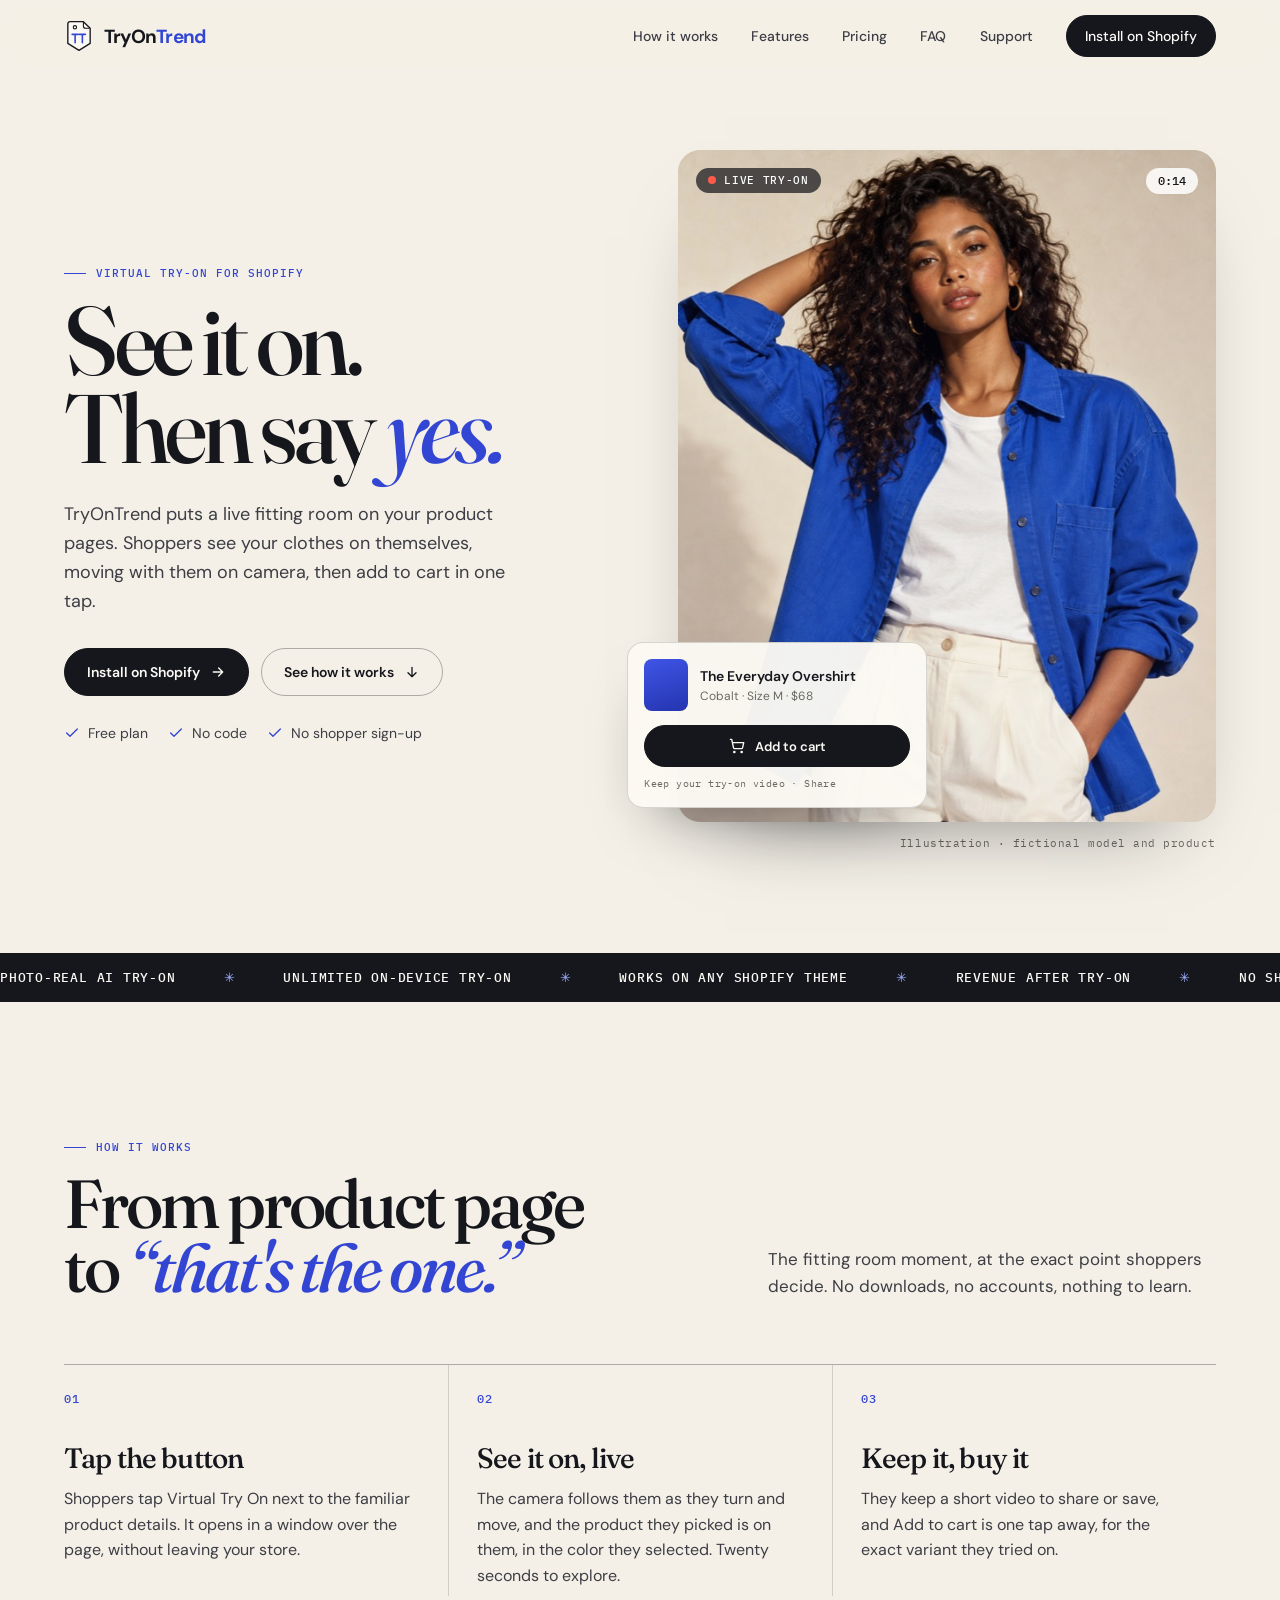
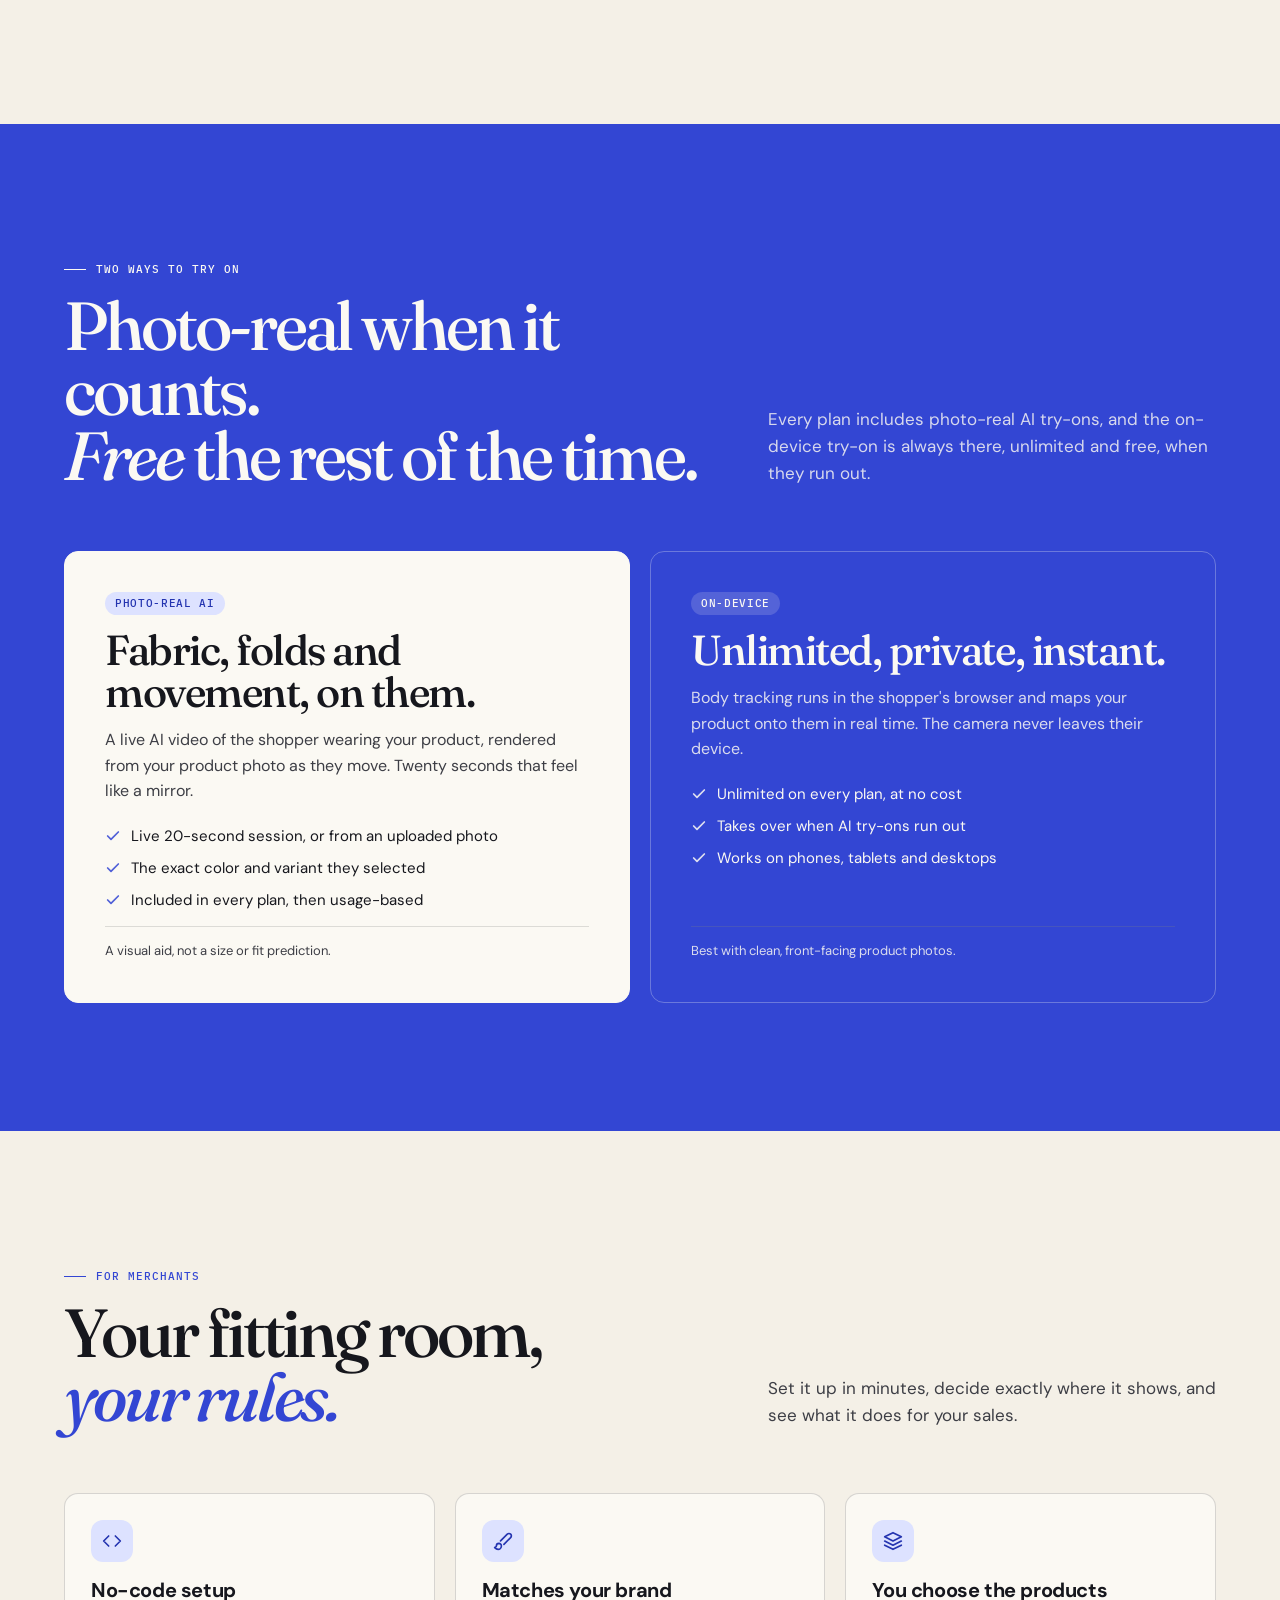
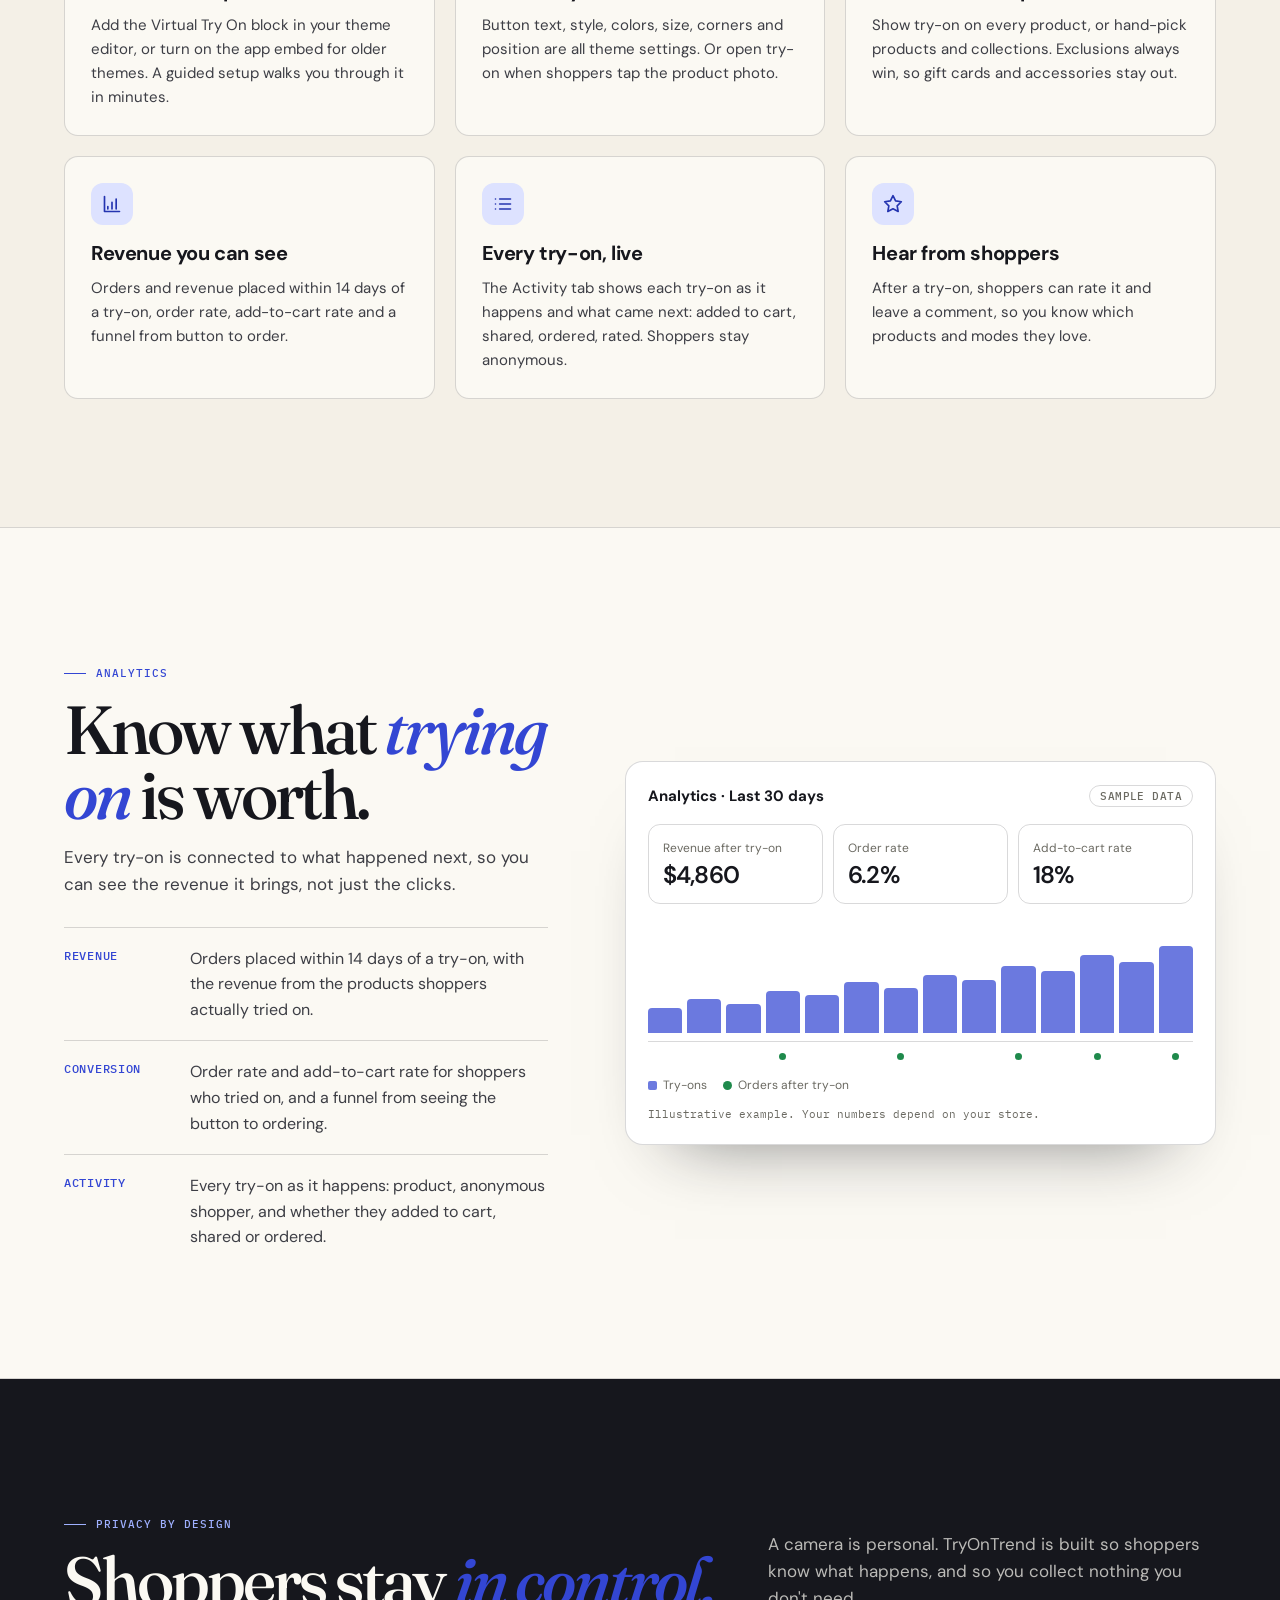
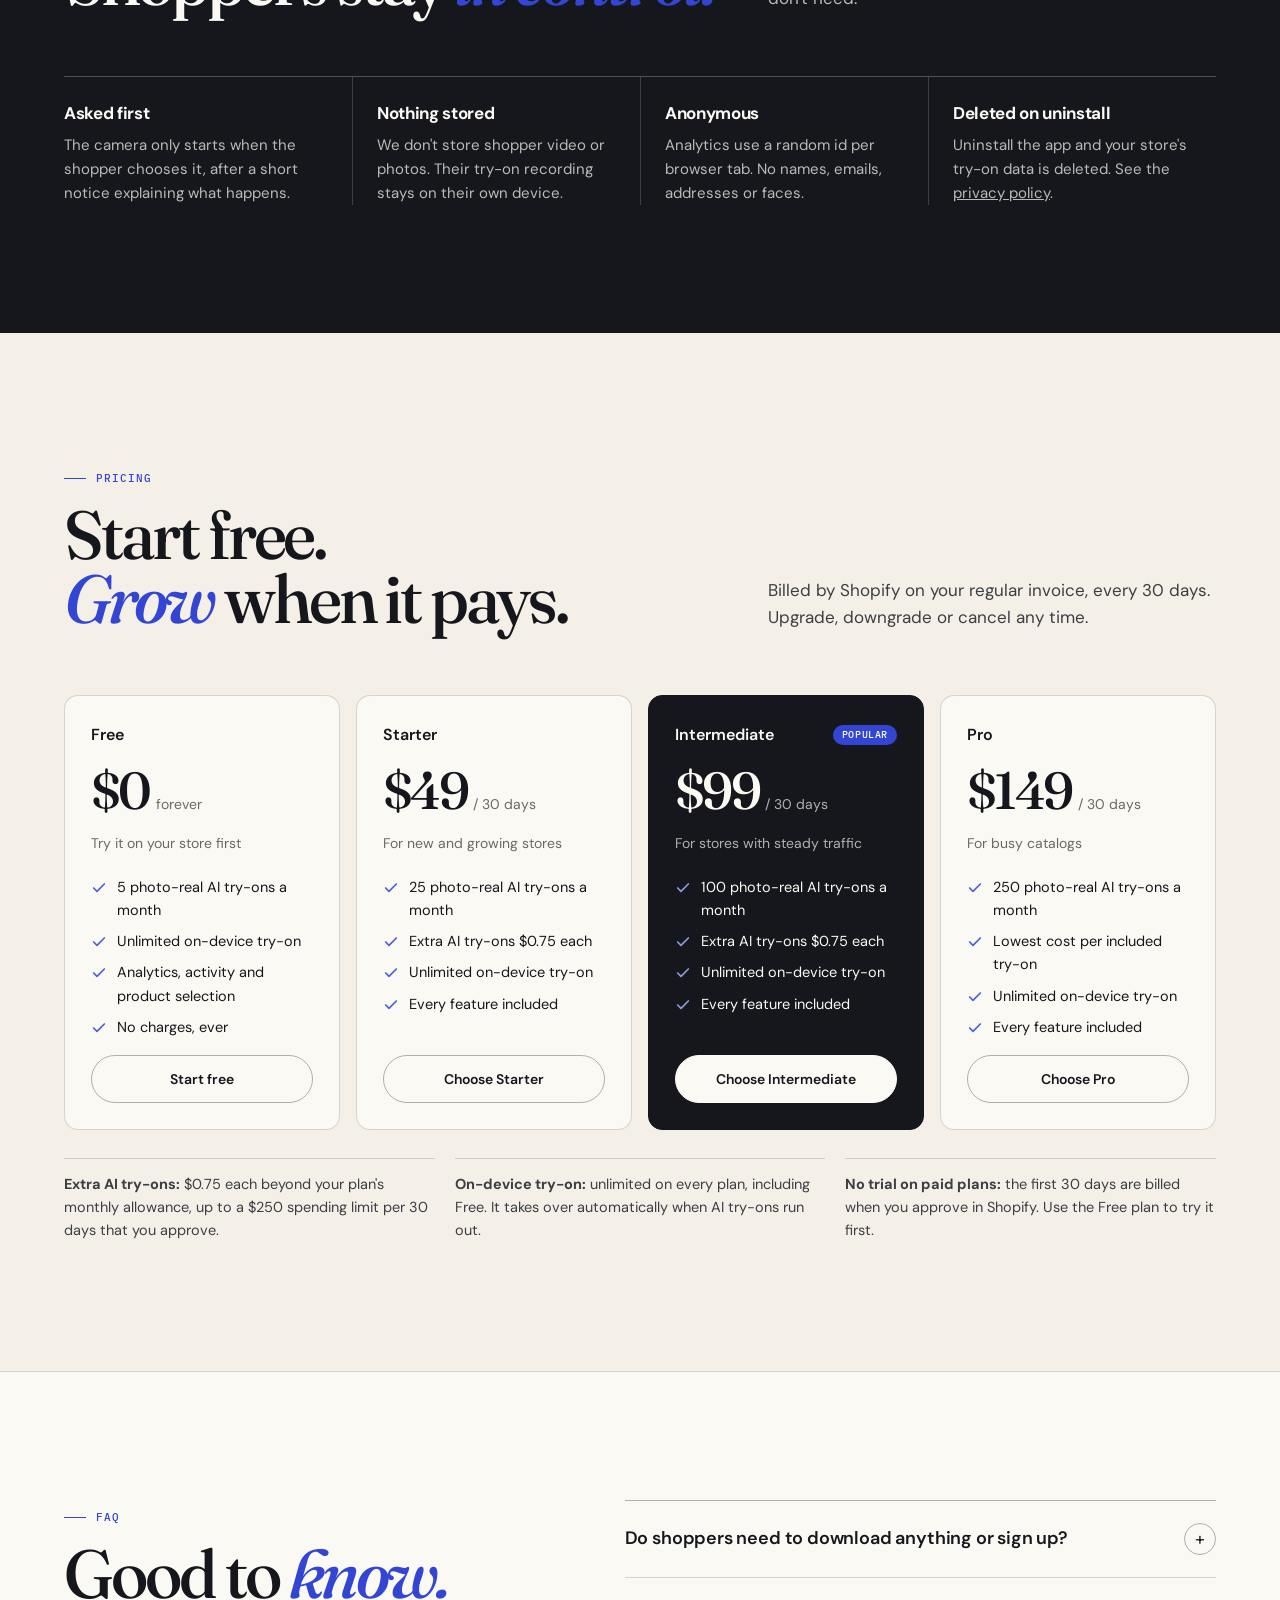
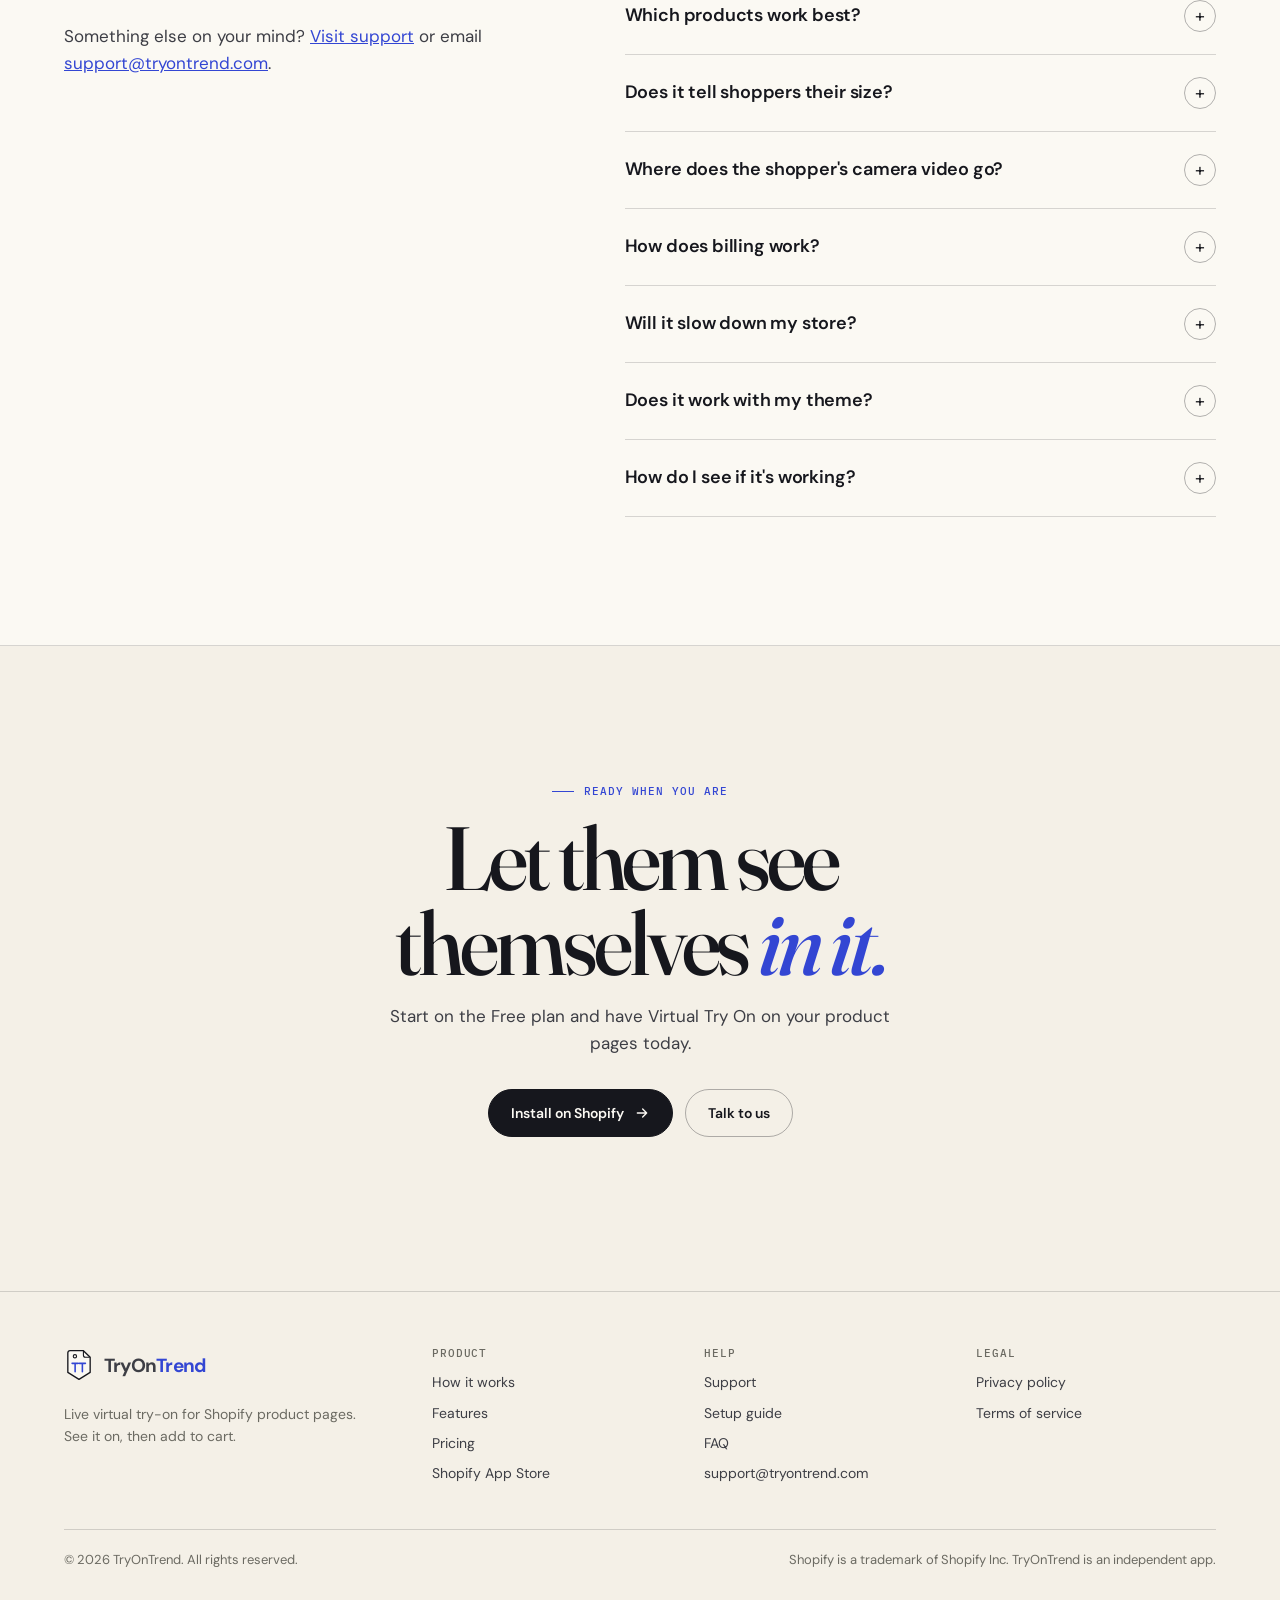
==== commit 8ca2aa45: "Rebuild tryontrend.com: full site with support, privacy and terms - Home: hero, how it works, photo-" ====
--- a/index.html
+++ b/index.html
@@ -3,641 +3,388 @@
 <head>
   <meta charset="utf-8">
   <meta name="viewport" content="width=device-width, initial-scale=1">
+  <title>TryOnTrend: Live virtual try-on for Shopify</title>
+  <meta name="description" content="Let shoppers see your clothes on themselves, live on camera, right on the product page. Photo-real AI try-on, unlimited on-device try-on and revenue analytics for Shopify.">
+  <link rel="canonical" href="https://tryontrend.com/">
   <meta name="theme-color" content="#f4f0e7">
-  <meta name="description" content="TryOnTrend brings live virtual try-on to Shopify product pages, with free on-device mode and optional photo-real AI." />
-  <title>TryOnTrend — See it before you say yes</title>
+  <link rel="icon" href="/assets/favicon.svg" type="image/svg+xml">
+  <meta property="og:type" content="website">
+  <meta property="og:site_name" content="TryOnTrend">
+  <meta property="og:title" content="TryOnTrend: Live virtual try-on for Shopify">
+  <meta property="og:description" content="Let shoppers see your clothes on themselves, live on camera, right on the product page. Photo-real AI try-on, unlimited on-device try-on and revenue analytics for Shopify.">
+  <meta property="og:url" content="https://tryontrend.com/">
+  <meta property="og:image" content="https://tryontrend.com/assets/img/og.jpg">
+  <meta property="og:image:width" content="1200">
+  <meta property="og:image:height" content="630">
+  <meta name="twitter:card" content="summary_large_image">
   <link rel="preconnect" href="https://fonts.googleapis.com">
   <link rel="preconnect" href="https://fonts.gstatic.com" crossorigin>
-  <link href="https://fonts.googleapis.com/css2?family=DM+Sans:wght@400;500;600;700&family=Fraunces:opsz,wght@9..144,500;9..144,600;9..144,700&family=IBM+Plex+Mono:wght@400;500&display=swap" rel="stylesheet">
-  <style>
-    :root {
-      --paper: #f4f0e7;
-      --paper-light: #fbf9f3;
-      --ink: #171717;
-      --muted: #69685f;
-      --blue: #3657f5;
-      --blue-deep: #233ed2;
-      --sky: #d7e1ff;
-      --tomato: #e15e43;
-      --line: rgba(23, 23, 23, .2);
-      --display: "Fraunces", Georgia, "Times New Roman", serif;
-      --sans: "DM Sans", "Helvetica Neue", sans-serif;
-      --mono: "IBM Plex Mono", "SFMono-Regular", Consolas, monospace;
-      --content: 1240px;
-      --gutter: clamp(22px, 5.3vw, 80px);
-    }
-    *, *::before, *::after { box-sizing: border-box; }
-    html { scroll-behavior: smooth; scroll-padding-top: 90px; }
-    body {
-      margin: 0;
-      color: var(--ink);
-      background: var(--paper);
-      font-family: var(--sans);
-      -webkit-font-smoothing: antialiased;
-      overflow-x: hidden;
-    }
-    body::before {
-      position: fixed; inset: 0; z-index: 10; pointer-events: none;
-      content: ""; opacity: .14;
-      background-image: url("data:image/svg+xml,%3Csvg viewBox='0 0 180 180' xmlns='http://www.w3.org/2000/svg'%3E%3Cfilter id='n'%3E%3CfeTurbulence type='fractalNoise' baseFrequency='.92' numOctaves='3' stitchTiles='stitch'/%3E%3C/filter%3E%3Crect width='100%25' height='100%25' filter='url(%23n)' opacity='.16'/%3E%3C/svg%3E");
-      mix-blend-mode: multiply;
-    }
-    a { color: inherit; }
-    button, a { -webkit-tap-highlight-color: transparent; }
-    a:focus-visible, button:focus-visible, summary:focus-visible { outline: 3px solid var(--tomato); outline-offset: 4px; }
-    img { display: block; max-width: 100%; }
-    .wrap { width: min(100% - var(--gutter) * 2, var(--content)); margin-inline: auto; }
-    .eyebrow, .mono, .section-kicker, .tiny-label { font-family: var(--mono); letter-spacing: .075em; text-transform: uppercase; }
-    .eyebrow, .section-kicker { font-size: 10px; }
-    .section-kicker { display: flex; align-items: center; gap: 11px; color: var(--blue); margin: 0 0 22px; }
-    .section-kicker::before { content: ""; width: 24px; height: 1px; background: currentColor; }
-    .serif { font-family: var(--display); font-weight: 500; letter-spacing: -.055em; }
-    .site-header { position: relative; z-index: 15; }
-    .header-inner { min-height: 76px; display: flex; align-items: center; justify-content: space-between; border-bottom: 1px solid var(--line); }
-    .brand { display: inline-flex; align-items: center; gap: 10px; text-decoration: none; }
-    .brand-mark { display: block; width: 34px; height: 38px; flex: 0 0 auto; color: var(--ink); }
-    .brand-name { font: 700 19px/1 var(--sans); letter-spacing: -.04em; white-space: nowrap; }
-    .brand-name span { color: var(--blue); }
-    .nav { display: flex; align-items: center; gap: clamp(20px, 3.2vw, 43px); }
-    .nav a { text-decoration: none; font-size: 12px; font-weight: 600; transition: color .2s ease; }
-    .nav a:hover { color: var(--blue); }
-    .header-cta, .button { min-height: 44px; display: inline-flex; align-items: center; justify-content: center; gap: 11px; padding: 0 18px; color: var(--paper-light); background: var(--ink); border: 1px solid var(--ink); text-decoration: none; font-size: 12px; font-weight: 700; transition: background .2s, color .2s, transform .2s; }
-    .header-cta:hover, .button:hover { background: var(--blue); border-color: var(--blue); transform: translateY(-2px); }
-    .button-light { color: var(--ink); background: var(--paper-light); border-color: var(--line); }
-    .button-light:hover { color: var(--paper-light); background: var(--blue); border-color: var(--blue); }
-    .button-arrow { font-size: 17px; line-height: 0; }
-    .menu-toggle { display: none; min-width: 44px; min-height: 44px; color: var(--ink); background: transparent; border: 1px solid var(--line); font: 12px var(--mono); }
-
-    .hero { min-height: 700px; display: grid; grid-template-columns: minmax(0, .88fr) minmax(0, 1.12fr); gap: clamp(30px, 5.3vw, 80px); align-items: center; padding: clamp(44px, 6.5vw, 88px) 0 74px; }
-    .hero-copy { position: relative; z-index: 2; padding: 16px 0 20px; }
-    .hero-topline { display: flex; align-items: center; gap: 12px; margin-bottom: 24px; color: var(--blue); }
-    .hero-topline .eyebrow { margin: 0; }
-    .red-dot { width: 7px; height: 7px; border-radius: 50%; background: var(--tomato); }
-    h1 { max-width: 650px; margin: 0; font: 500 clamp(68px, 8.2vw, 118px)/.87 var(--display); letter-spacing: -.078em; }
-    h1 em { color: var(--blue); font-weight: 500; }
-    .hero-sub { max-width: 410px; margin: 29px 0 24px; color: #43423e; font-size: 15px; line-height: 1.65; }
-    .hero-actions { display: flex; align-items: center; flex-wrap: wrap; gap: 11px; }
-    .hero-note { display: flex; gap: 10px; align-items: center; margin-top: 34px; color: var(--muted); font: 10px/1.4 var(--mono); text-transform: uppercase; letter-spacing: .06em; }
-    .hero-note .note-line { width: 32px; height: 1px; background: var(--tomato); }
-    .hero-art { min-width: 0; height: min(650px, 62vw); min-height: 480px; position: relative; margin-right: -7.8vw; }
-    .portrait-frame { position: absolute; inset: 0 8.5vw 22px 10px; overflow: hidden; background: #bec5e1; box-shadow: 0 15px 45px rgba(23,23,23,.08); }
-    .portrait-frame::after { content: ""; position: absolute; inset: 0; background: linear-gradient(180deg, transparent 62%, rgba(23,23,23,.28)); pointer-events: none; }
-    .portrait-frame img { width: 100%; height: 100%; object-fit: cover; object-position: 50% 38%; }
-    .image-caption { position: absolute; z-index: 1; left: 22px; bottom: 20px; color: white; font: 9px var(--mono); text-transform: uppercase; letter-spacing: .1em; }
-    .hero-stamp { position: absolute; z-index: 2; top: 24px; left: 0; width: 95px; height: 95px; display: grid; place-items: center; border: 1px solid var(--ink); border-radius: 50%; background: var(--paper); transform: rotate(-11deg); font: 9px/1.35 var(--mono); text-align: center; text-transform: uppercase; }
-    .hero-stamp b { display: block; color: var(--tomato); font-size: 15px; font-weight: 500; }
-    .floating-interface { position: absolute; z-index: 3; left: -41px; bottom: 49px; width: min(312px, 58%); padding: 17px; color: var(--ink); background: var(--paper-light); border: 1px solid rgba(23,23,23,.16); box-shadow: 0 20px 50px rgba(23,23,23,.16); transform: rotate(-2deg); }
-    .ui-head { display: flex; align-items: center; justify-content: space-between; padding-bottom: 13px; border-bottom: 1px solid var(--line); }
-    .ui-head strong { font-size: 12px; }
-    .ui-live { display: flex; gap: 6px; align-items: center; color: var(--blue); font: 8px var(--mono); text-transform: uppercase; }
-    .ui-live::before { content: ""; width: 6px; height: 6px; background: var(--tomato); border-radius: 50%; }
-    .ui-product { display: flex; align-items: center; gap: 11px; padding: 13px 0 11px; }
-    .ui-thumb { width: 40px; height: 46px; display: grid; place-items: center; background: var(--sky); }
-    .shirt-icon { width: 23px; height: 23px; color: var(--blue); }
-    .ui-product b { display: block; font-size: 10px; }
-    .ui-product small { display: block; margin-top: 4px; color: var(--muted); font-size: 9px; }
-    .ui-modes { display: grid; grid-template-columns: 1fr 1fr; gap: 6px; margin-bottom: 9px; }
-    .ui-mode { padding: 7px 4px; border: 1px solid var(--line); color: var(--muted); font: 8px var(--mono); text-align: center; }
-    .ui-mode.active { border-color: var(--blue); color: var(--blue); background: #edf0ff; }
-    .ui-action { width: 100%; height: 35px; border: 0; color: #fff; background: var(--blue); font: 600 10px var(--sans); }
-    .ui-caption { margin: 11px 0 0; color: var(--muted); font: 8px var(--mono); line-height: 1.5; }
-    .vertical-note { position: absolute; right: 1.5vw; top: 42%; writing-mode: vertical-rl; font: 9px var(--mono); letter-spacing: .08em; text-transform: uppercase; color: var(--muted); }
-    .hero-index { position: absolute; right: 8.5vw; bottom: 0; display: flex; align-items: center; gap: 9px; color: var(--muted); font: 9px var(--mono); }
-    .hero-index::before { content: ""; width: 27px; height: 1px; background: var(--tomato); }
-
-    .ticker { background: var(--ink); color: var(--paper); overflow: hidden; }
-    .ticker-inner { min-height: 90px; display: flex; align-items: center; justify-content: space-between; gap: 25px; }
-    .ticker-intro { max-width: 180px; font: 500 18px/1.15 var(--display); letter-spacing: -.025em; }
-    .ticker-list { flex: 1; display: flex; justify-content: space-between; gap: 22px; margin: 0; padding: 0; list-style: none; }
-    .ticker-list li { display: flex; gap: 10px; align-items: center; color: #d8d5cd; font: 9px var(--mono); text-transform: uppercase; letter-spacing: .045em; }
-    .ticker-list li::before { content: "✳"; color: #8fa1ff; font-size: 15px; }
-
-    .section { padding: clamp(84px, 12vw, 158px) 0; }
-    .section-heading { display: flex; align-items: end; justify-content: space-between; gap: 34px; margin-bottom: 54px; }
-    .section-heading h2 { max-width: 760px; margin: 0; font: 500 clamp(48px, 6.4vw, 82px)/.98 var(--display); letter-spacing: -.065em; }
-    .section-heading p { max-width: 270px; margin: 0 0 6px; color: var(--muted); font-size: 13px; line-height: 1.7; }
-    .works { position: relative; }
-    .steps { display: grid; grid-template-columns: repeat(3, 1fr); border-top: 1px solid var(--line); }
-    .step { min-height: 260px; position: relative; padding: 24px 27px 25px 0; }
-    .step + .step { padding-left: 27px; border-left: 1px solid var(--line); }
-    .step-num { display: flex; align-items: center; justify-content: space-between; margin-bottom: 56px; color: var(--blue); font: 11px var(--mono); }
-    .step-num span:last-child { font-size: 18px; }
-    .step h3 { max-width: 265px; margin: 0 0 12px; font: 500 30px/1.02 var(--display); letter-spacing: -.045em; }
-    .step p { max-width: 280px; margin: 0; color: var(--muted); font-size: 12px; line-height: 1.7; }
-    .works-bottom { display: flex; align-items: center; gap: 20px; margin-top: 19px; padding: 16px 0; border-top: 1px solid var(--line); border-bottom: 1px solid var(--line); }
-    .works-bottom strong { color: var(--tomato); font: 10px var(--mono); text-transform: uppercase; }
-    .works-bottom span { color: var(--muted); font-size: 11px; }
-
-    .modes-section { position: relative; overflow: hidden; padding: clamp(85px, 11vw, 140px) 0; color: var(--paper-light); background: var(--blue); }
-    .modes-section::after { content: ""; position: absolute; width: min(57vw, 680px); aspect-ratio: 1; top: -48%; right: -10%; border: 1px solid rgba(255,255,255,.2); border-radius: 50%; box-shadow: 0 0 0 48px rgba(255,255,255,.025), 0 0 0 96px rgba(255,255,255,.025), 0 0 0 144px rgba(255,255,255,.025); pointer-events: none; }
-    .modes-section .section-kicker { color: #dce4ff; }
-    .modes-section .section-heading { position: relative; z-index: 1; }
-    .modes-section .section-heading p { color: #e0e5ff; }
-    .mode-compare { position: relative; z-index: 1; display: grid; grid-template-columns: .88fr 1.12fr; gap: clamp(24px, 6vw, 84px); align-items: stretch; }
-    .mode-copy { padding: 27px 0 29px; border-top: 1px solid rgba(255,255,255,.38); }
-    .mode-copy + .mode-copy { padding-left: clamp(0px, 4vw, 48px); border-left: 1px solid rgba(255,255,255,.3); }
-    .mode-tag { display: flex; align-items: center; justify-content: space-between; margin-bottom: 58px; color: #dce4ff; font: 9px var(--mono); text-transform: uppercase; }
-    .mode-tag span { color: #fff; font-size: 20px; }
-    .mode-copy h3 { margin: 0 0 18px; font: 500 clamp(34px, 4vw, 51px)/.98 var(--display); letter-spacing: -.05em; }
-    .mode-copy p { max-width: 410px; margin: 0; color: #e1e6ff; font-size: 13px; line-height: 1.75; }
-    .mode-note { display: flex; align-items: flex-start; gap: 11px; max-width: 395px; margin-top: 24px; padding-top: 14px; border-top: 1px solid rgba(255,255,255,.25); color: #f6f7ff; font: 10px/1.55 var(--mono); }
-    .mode-note b { color: #ffd5c9; font-weight: 500; }
-    .mode-visual { position: relative; min-height: 230px; margin-top: 22px; padding: 19px; overflow: hidden; color: var(--ink); background: var(--paper); }
-    .mode-visual.device { background-image: radial-gradient(circle at 75% 13%, rgba(54,87,245,.1), transparent 34%); }
-    .device-lines { position: absolute; right: 13%; top: 29%; width: 38%; height: 52%; border: 1px solid rgba(54,87,245,.42); border-radius: 45% 45% 16% 16%; transform: rotate(-6deg); }
-    .device-lines::before, .device-lines::after { content: ""; position: absolute; border: 1px solid rgba(54,87,245,.38); }
-    .device-lines::before { left: -30%; top: 15%; width: 25%; height: 74%; border-radius: 60% 40% 45% 40%; transform: rotate(-21deg); }
-    .device-lines::after { right: -30%; top: 15%; width: 25%; height: 74%; border-radius: 40% 60% 40% 45%; transform: rotate(21deg); }
-    .device-cross { position: absolute; right: 26%; top: 16%; width: 5px; height: 5px; border: 1px solid var(--blue); border-radius: 50%; box-shadow: -20px 31px 0 -1px var(--blue), 21px 31px 0 -1px var(--blue), 0 77px 0 -1px var(--blue), -17px 128px 0 -1px var(--blue), 17px 128px 0 -1px var(--blue); }
-    .visual-label { position: absolute; left: 18px; bottom: 15px; color: var(--muted); font: 8px var(--mono); text-transform: uppercase; letter-spacing: .08em; }
-    .ai-visual { display: grid; grid-template-columns: 1fr auto; align-items: end; background: var(--paper-light); }
-    .ai-swatch { width: clamp(90px, 13vw, 150px); height: 175px; margin: 0 4% 0 0; overflow: hidden; background: #c4cbea; }
-    .ai-swatch img { width: 100%; height: 100%; object-fit: cover; object-position: 51% 35%; }
-    .ai-run { align-self: center; max-width: 230px; padding: 14px 0 14px 4px; }
-    .ai-run .eyebrow { color: var(--blue); font-size: 8px; }
-    .ai-run b { display: block; margin-top: 13px; font: 500 27px/1 var(--display); }
-    .ai-run p { max-width: 175px; margin: 8px 0 0; color: var(--muted); font-size: 10px; line-height: 1.55; }
-    .visual-illustrative { position: absolute; right: 15px; top: 14px; color: #8a8982; font: 7px var(--mono); text-transform: uppercase; }
-
-    .merchant-section { background: var(--paper-light); }
-    .merchant-grid { display: grid; grid-template-columns: .8fr 1.2fr; gap: clamp(40px, 8vw, 110px); align-items: center; }
-    .merchant-copy h2 { max-width: 520px; margin: 0; font: 500 clamp(52px, 6vw, 78px)/.94 var(--display); letter-spacing: -.065em; }
-    .merchant-copy > p { max-width: 410px; margin: 23px 0 25px; color: var(--muted); font-size: 13px; line-height: 1.75; }
-    .merchant-list { margin: 0; padding: 0; list-style: none; border-top: 1px solid var(--line); }
-    .merchant-list li { display: flex; gap: 12px; align-items: baseline; padding: 12px 0; border-bottom: 1px solid var(--line); font-size: 11px; }
-    .merchant-list b { width: 74px; flex: 0 0 74px; color: var(--blue); font: 9px var(--mono); text-transform: uppercase; }
-    .dashboard { position: relative; padding: 18px; background: var(--paper); border: 1px solid var(--line); box-shadow: 15px 15px 0 var(--sky); }
-    .dash-head { display: flex; align-items: flex-start; justify-content: space-between; gap: 20px; padding-bottom: 14px; border-bottom: 1px solid var(--line); }
-    .dash-head .eyebrow { margin: 0 0 6px; color: var(--blue); font-size: 8px; }
-    .dash-head strong { font: 500 20px var(--display); }
-    .dash-chip { padding: 6px 7px; border: 1px solid var(--line); color: var(--muted); font: 7px var(--mono); text-transform: uppercase; }
-    .dash-data { display: grid; grid-template-columns: repeat(4, 1fr); margin-top: 12px; }
-    .dash-data div { padding: 10px 6px 11px 0; border-right: 1px solid var(--line); }
-    .dash-data div + div { padding-left: 10px; }
-    .dash-data div:last-child { border: 0; }
-    .dash-data span { display: block; color: var(--muted); font: 7px var(--mono); line-height: 1.4; text-transform: uppercase; }
-    .dash-data b { display: block; margin-top: 8px; color: var(--blue); font: 500 12px var(--display); }
-    .chart-wrap { height: 135px; position: relative; margin-top: 10px; border-top: 1px solid var(--line); }
-    .chart-grid { position: absolute; inset: 16px 0 20px; display: flex; flex-direction: column; justify-content: space-between; }
-    .chart-grid i { display: block; height: 1px; background: rgba(23,23,23,.11); }
-    .chart-bars { position: absolute; inset: 13px 8px 19px; display: flex; align-items: end; justify-content: space-between; gap: 8px; }
-    .chart-bars i { width: 7%; height: var(--h); display: block; background: var(--blue); opacity: var(--o, .73); }
-    .chart-axis { position: absolute; inset: auto 0 0; display: flex; justify-content: space-between; color: var(--muted); font: 7px var(--mono); }
-    .chart-note { position: absolute; right: 10px; bottom: 27px; padding: 5px 8px; color: var(--blue); background: #e4e9ff; font: 8px var(--mono); }
-    .dashboard-caption { margin: 12px 0 0; color: var(--muted); font: 8px var(--mono); }
-
-    .pricing { position: relative; }
-    .pricing .section-heading { margin-bottom: 38px; }
-    .pricing-note { display: flex; justify-content: space-between; align-items: center; gap: 18px; padding: 13px 0; margin-bottom: 7px; border-block: 1px solid var(--line); color: var(--muted); font: 9px var(--mono); text-transform: uppercase; }
-    .pricing-note strong { color: var(--tomato); font-weight: 500; }
-    .plan-row { display: grid; grid-template-columns: 1fr 1fr 1fr; gap: 12px; align-items: stretch; }
-    .plan { position: relative; display: flex; flex-direction: column; min-height: 355px; padding: 23px 23px 20px; border: 1px solid var(--line); background: rgba(251,249,243,.45); }
-    .plan.pro { color: var(--paper-light); background: var(--ink); border-color: var(--ink); transform: translateY(-10px); }
-    .plan-label { display: flex; justify-content: space-between; align-items: center; padding-bottom: 13px; border-bottom: 1px solid var(--line); color: var(--blue); font: 9px var(--mono); text-transform: uppercase; }
-    .plan.pro .plan-label { color: #a9b6ff; border-color: rgba(255,255,255,.22); }
-    .plan h3 { margin: 23px 0 4px; font: 500 26px var(--display); letter-spacing: -.04em; }
-    .plan-price { display: flex; align-items: baseline; gap: 7px; margin-bottom: 21px; }
-    .plan-price b { font: 500 48px/.96 var(--display); letter-spacing: -.07em; }
-    .plan-price span { color: var(--muted); font: 9px var(--mono); }
-    .plan.pro .plan-price span { color: #c6c6c6; }
-    .plan-features { display: grid; gap: 10px; margin: 0 0 24px; padding: 14px 0 0; border-top: 1px solid var(--line); list-style: none; color: #494841; font-size: 10px; line-height: 1.45; }
-    .plan.pro .plan-features { color: #e0ded9; border-color: rgba(255,255,255,.22); }
-    .plan-features li { display: flex; gap: 9px; align-items: flex-start; }
-    .plan-features li::before { content: "↗"; color: var(--blue); font: 11px var(--mono); }
-    .plan.pro .plan-features li::before { color: #a9b6ff; }
-    .plan .button { width: 100%; margin-top: auto; min-height: 39px; font-size: 10px; }
-    .plan.pro .button { color: var(--ink); background: var(--paper); border-color: var(--paper); }
-    .plan.pro .button:hover { color: white; background: var(--blue); border-color: var(--blue); }
-    .price-footnote { max-width: 850px; margin: 25px 0 0; color: var(--muted); font-size: 10px; line-height: 1.7; }
-
-    .project-note { padding: 35px 0; border-block: 1px solid var(--line); }
-    .project-inner { display: flex; align-items: center; justify-content: space-between; gap: 32px; }
-    .project-inner p { max-width: 670px; margin: 0; font: 500 clamp(19px, 2.6vw, 30px)/1.25 var(--display); letter-spacing: -.025em; }
-    .project-inner p em { color: var(--blue); }
-    .stack-list { display: flex; justify-content: flex-end; flex-wrap: wrap; max-width: 400px; gap: 6px; }
-    .stack-list span { padding: 8px 9px; border: 1px solid var(--line); color: var(--muted); font: 8px var(--mono); }
-
-    .faq-section { padding-bottom: clamp(92px, 12vw, 150px); }
-    .faq-grid { display: grid; grid-template-columns: .8fr 1.2fr; gap: clamp(40px, 8vw, 115px); }
-    .faq-intro h2 { max-width: 450px; margin: 0; font: 500 clamp(51px, 6vw, 77px)/.94 var(--display); letter-spacing: -.065em; }
-    .faq-intro p { max-width: 330px; color: var(--muted); font-size: 12px; line-height: 1.7; }
-    .faq-list { border-top: 1px solid var(--line); }
-    details { border-bottom: 1px solid var(--line); }
-    summary { display: flex; justify-content: space-between; align-items: center; gap: 20px; padding: 19px 0; cursor: pointer; list-style: none; font: 500 20px/1.2 var(--display); letter-spacing: -.02em; }
-    summary::-webkit-details-marker { display: none; }
-    summary::after { content: "+"; flex: 0 0 auto; color: var(--blue); font: 22px var(--sans); transition: transform .2s; }
-    details[open] summary::after { content: "−"; }
-    details p { max-width: 580px; margin: -2px 26px 20px 0; color: var(--muted); font-size: 12px; line-height: 1.75; }
-
-    .closing { position: relative; padding: clamp(75px, 10vw, 120px) 0; overflow: hidden; color: var(--paper-light); background: var(--tomato); }
-    .closing::before { content: "TRY"; position: absolute; right: -1%; bottom: -34%; color: rgba(255,255,255,.1); font: 700 clamp(200px, 41vw, 550px)/.8 var(--display); letter-spacing: -.1em; pointer-events: none; }
-    .closing-inner { position: relative; z-index: 1; display: flex; align-items: end; justify-content: space-between; gap: 30px; }
-    .closing h2 { max-width: 830px; margin: 0; font: 500 clamp(57px, 8.5vw, 112px)/.86 var(--display); letter-spacing: -.075em; }
-    .closing .eyebrow { margin: 0 0 22px; }
-    .closing .button { flex: 0 0 auto; color: var(--ink); background: var(--paper-light); border-color: var(--paper-light); }
-    .closing .button:hover { color: white; background: var(--ink); border-color: var(--ink); }
-    footer { color: var(--paper); background: var(--ink); }
-    .footer-main { display: flex; align-items: center; justify-content: space-between; gap: 25px; min-height: 95px; border-bottom: 1px solid rgba(255,255,255,.2); }
-    .footer-main .brand-name { color: var(--paper); }
-    .footer-main .brand-mark { color: var(--ink); }
-    .footer-main .brand-name span { color: #aebcff; }
-    .footer-app-name { color: #d6d4cd; font-size: 10px; }
-    .footer-app-name b { color: var(--paper); font-weight: 600; }
-    .footer-meta { display: flex; justify-content: space-between; gap: 20px; padding: 17px 0 22px; color: #b5b2a9; font: 8px var(--mono); text-transform: uppercase; }
-    .footer-meta a { text-decoration: none; }
-    .footer-meta a:hover { color: white; }
-    .footer-support { display: flex; flex-direction: column; gap: 5px; color: #d0cdc5; font-size: 9px; line-height: 1.45; text-transform: none; }
-    .footer-support a { width: fit-content; color: var(--paper); text-transform: none; }
-    .footer-support .support-hours { white-space: nowrap; }
-
-    @media (max-width: 900px) {
-      .hero { min-height: 620px; grid-template-columns: .92fr 1.08fr; gap: 22px; }
-      .hero-art { margin-right: -5.3vw; min-height: 455px; }
-      .portrait-frame { right: 5.5vw; }
-      .hero-index { right: 5.5vw; }
-      h1 { font-size: clamp(65px, 9vw, 92px); }
-      .ticker-inner { align-items: flex-start; flex-direction: column; padding: 19px 0; }
-      .ticker-intro { max-width: none; }
-      .ticker-list { width: 100%; }
-      .merchant-grid, .faq-grid { gap: 42px; }
-    }
-    @media (max-width: 680px) {
-      :root { --gutter: 22px; }
-      html { scroll-padding-top: 65px; }
-      .header-inner { min-height: 65px; }
-      .brand-name { font-size: 16px; }
-      .menu-toggle { display: inline-grid; place-items: center; }
-      .nav { display: none; position: absolute; top: 64px; left: 0; right: 0; flex-direction: column; align-items: stretch; gap: 0; padding: 6px var(--gutter) 16px; background: var(--paper); border-bottom: 1px solid var(--line); box-shadow: 0 14px 18px rgba(23,23,23,.08); }
-      .nav[data-open="true"] { display: flex; }
-      .nav a { padding: 14px 0; border-bottom: 1px solid var(--line); }
-      .header-cta { display: none; }
-      .hero { min-height: 0; grid-template-columns: 1fr; gap: 35px; padding: 53px 0 49px; }
-      .hero-copy { padding: 0; }
-      .hero-topline { margin-bottom: 19px; }
-      h1 { max-width: 570px; font-size: clamp(65px, 15vw, 100px); }
-      .hero-sub { max-width: 355px; margin-top: 22px; font-size: 14px; }
-      .hero-note { margin-top: 25px; }
-      .hero-art { height: 108vw; min-height: 420px; max-height: 580px; margin: 0 -22px 0 0; }
-      .portrait-frame { inset: 0 22px 20px 55px; }
-      .floating-interface { left: 14px; bottom: 38px; width: min(300px, 77%); padding: 13px; }
-      .hero-stamp { top: 13px; left: 11px; width: 77px; height: 77px; font-size: 7px; }
-      .hero-stamp b { font-size: 12px; }
-      .vertical-note { right: 5px; top: 36%; font-size: 7px; }
-      .hero-index { right: 22px; }
-      .ticker-inner { gap: 14px; }
-      .ticker-list { display: grid; grid-template-columns: 1fr 1fr; row-gap: 13px; }
-      .ticker-list li { font-size: 8px; }
-      .section { padding: 82px 0; }
-      .section-heading { display: block; margin-bottom: 37px; }
-      .section-heading h2 { font-size: clamp(49px, 12vw, 72px); }
-      .section-heading p { max-width: 360px; margin-top: 18px; }
-      .steps { grid-template-columns: 1fr; }
-      .step { min-height: 0; padding: 18px 0 23px; }
-      .step + .step { padding-left: 0; border-left: 0; border-top: 1px solid var(--line); }
-      .step-num { margin-bottom: 20px; }
-      .step h3 { max-width: 320px; font-size: 29px; }
-      .step p { max-width: 370px; }
-      .works-bottom { align-items: flex-start; flex-direction: column; gap: 7px; }
-      .mode-compare { grid-template-columns: 1fr; gap: 21px; }
-      .mode-copy { padding: 20px 0; }
-      .mode-copy + .mode-copy { padding-left: 0; border-left: 0; }
-      .mode-tag { margin-bottom: 33px; }
-      .mode-visual { min-height: 210px; }
-      .device-lines { right: 19%; }
-      .device-cross { right: 32%; }
-      .ai-swatch { width: 120px; }
-      .merchant-grid, .faq-grid { grid-template-columns: 1fr; gap: 39px; }
-      .merchant-copy h2, .faq-intro h2 { font-size: clamp(54px, 12vw, 76px); }
-      .dashboard { margin: 2px 5px 5px 0; padding: 13px; box-shadow: 9px 9px 0 var(--sky); }
-      .dash-data div { padding-right: 4px; }
-      .dash-data div + div { padding-left: 5px; }
-      .dash-data span { font-size: 6px; }
-      .dash-data b { font-size: 10px; }
-      .pricing-note { align-items: flex-start; flex-direction: column; gap: 6px; line-height: 1.6; }
-      .plan-row { grid-template-columns: 1fr; gap: 10px; }
-      .plan { min-height: 0; padding: 20px; }
-      .plan.pro { order: -1; transform: none; }
-      .plan h3 { margin-top: 19px; }
-      .plan-features { margin-bottom: 18px; }
-      .plan .button { margin-top: 4px; }
-      .project-inner { align-items: flex-start; flex-direction: column; gap: 22px; }
-      .stack-list { justify-content: flex-start; }
-      .faq-section { padding-bottom: 84px; }
-      summary { font-size: 19px; }
-      .closing-inner { align-items: flex-start; flex-direction: column; }
-      .closing h2 { font-size: clamp(60px, 14vw, 90px); }
-      .closing .button { margin-top: 8px; }
-      .footer-main { align-items: flex-start; flex-direction: column; justify-content: center; gap: 15px; padding: 20px 0; }
-      .footer-meta { flex-wrap: wrap; font-size: 7px; }
-      .footer-support { flex-basis: 100%; order: 4; margin-top: 3px; font-size: 8px; }
-    }
-    @media (max-width: 380px) {
-      .hero-actions { align-items: stretch; flex-direction: column; }
-      .hero-actions .button { width: 100%; }
-      .ui-head strong { font-size: 11px; }
-      .floating-interface { width: 82%; }
-      .dash-chip { font-size: 6px; }
-    }
-    @media (prefers-reduced-motion: reduce) {
-      *, *::before, *::after { scroll-behavior: auto !important; animation-duration: .01ms !important; animation-iteration-count: 1 !important; transition-duration: .01ms !important; }
-    }
-  </style>
+  <link rel="stylesheet" href="https://fonts.googleapis.com/css2?family=DM+Sans:opsz,wght@9..40,400;9..40,500;9..40,600;9..40,700&family=Fraunces:ital,opsz,wght@0,9..144,500;1,9..144,500&family=IBM+Plex+Mono:wght@400;500&display=swap">
+  <link rel="stylesheet" href="/assets/css/site.css">
+  <script src="/assets/js/site.js" defer></script>
+  <link rel="preload" as="image" href="/assets/img/hero-tryon-760.jpg" imagesrcset="/assets/img/hero-tryon-760.jpg 760w, /assets/img/hero-tryon.jpg 1122w" imagesizes="(max-width: 900px) 92vw, 46vw">
+  <script type="application/ld+json">{"@context": "https://schema.org", "@type": "SoftwareApplication", "name": "TryOnTrend", "applicationCategory": "BusinessApplication", "operatingSystem": "Shopify", "description": "Live virtual try-on for Shopify product pages: photo-real AI try-on and unlimited on-device try-on, with revenue analytics.", "url": "https://tryontrend.com", "offers": [{"@type": "Offer", "name": "Free", "price": "0", "priceCurrency": "USD"}, {"@type": "Offer", "name": "Starter", "price": "49", "priceCurrency": "USD"}, {"@type": "Offer", "name": "Intermediate", "price": "99", "priceCurrency": "USD"}, {"@type": "Offer", "name": "Pro", "price": "149", "priceCurrency": "USD"}]}</script>
 </head>
 <body>
+  <a class="skip-link" href="#main">Skip to content</a>
   <header class="site-header">
     <div class="wrap header-inner">
-      <a class="brand" href="#top" aria-label="TryOnTrend home">
-        <svg class="brand-mark" viewBox="0 0 36 40" aria-hidden="true" focusable="false">
-          <path d="M7.2 2.8h16.1l8.1 7.8v18.3L18 37.2 4.6 28.9V5.4a2.6 2.6 0 0 1 2.6-2.6Z" fill="#fbf9f3" stroke="currentColor" stroke-width="1.55" stroke-linejoin="round"/>
-          <path d="M23.3 3v5.2a2.4 2.4 0 0 0 2.4 2.4h5.2" fill="none" stroke="currentColor" stroke-width="1.25" stroke-linejoin="round"/>
-          <circle cx="13.1" cy="9.5" r="2" fill="none" stroke="currentColor" stroke-width="1.25"/>
-          <path d="M9.7 18h7.3M13.35 18v10M18.4 18h7.3M22.05 18v10" fill="none" stroke="var(--blue)" stroke-width="1.8" stroke-linecap="round"/>
-        </svg>
-        <span class="brand-name">TryOn<span>Trend</span></span>
-      </a>
-      <nav class="nav" id="primary-nav" aria-label="Main navigation">
-        <a href="#how-it-works">How it works</a>
-        <a href="#modes">Try-on modes</a>
-        <a href="#plans">Plans</a>
-        <a href="#questions">Questions</a>
-      </nav>
-      <a class="header-cta" href="https://tryontrend.com">Meet TryOnTrend <span aria-hidden="true">↗</span></a>
-      <button class="menu-toggle" type="button" aria-expanded="false" aria-controls="primary-nav" aria-label="Open navigation">MENU</button>
+      <a class="brand" href="/" aria-label="TryOnTrend home"><svg viewBox="0 0 36 40" aria-hidden="true" focusable="false"><path d="M7.2 2.8h16.1l8.1 7.8v18.3L18 37.2 4.6 28.9V5.4a2.6 2.6 0 0 1 2.6-2.6Z" fill="#fbf9f3" stroke="#16171d" stroke-width="1.6" stroke-linejoin="round"/><path d="M23.3 3v5.2a2.4 2.4 0 0 0 2.4 2.4h5.2" fill="none" stroke="#16171d" stroke-width="1.3" stroke-linejoin="round"/><circle cx="13.1" cy="9.5" r="2" fill="none" stroke="#16171d" stroke-width="1.3"/><path d="M9.7 18h7.3M13.35 18v10M18.4 18h7.3M22.05 18v10" fill="none" stroke="#3346d3" stroke-width="1.9" stroke-linecap="round"/></svg><span class="brand-name">TryOn<span>Trend</span></span></a>
+      <button class="menu-toggle" type="button" aria-expanded="false" aria-controls="nav-panel" aria-label="Open menu"><svg viewBox="0 0 24 24" fill="none" stroke="currentColor" stroke-width="2" stroke-linecap="round" stroke-linejoin="round" aria-hidden="true" focusable="false"><path d="M4 7h16M4 12h16M4 17h16"/></svg></button>
+      <div class="nav-panel" id="nav-panel">
+        <nav class="nav" aria-label="Main">
+          <a href="/#how-it-works">How it works</a>
+          <a href="/#features">Features</a>
+          <a href="/#pricing">Pricing</a>
+          <a href="/#faq">FAQ</a>
+          <a href="/support/">Support</a>
+          <a class="btn header-cta" href="https://apps.shopify.com/tryontrend">Install on Shopify</a>
+        </nav>
+      </div>
     </div>
   </header>
 
-  <main id="top">
+  <main id="main">
     <section class="wrap hero" aria-labelledby="hero-title">
-      <div class="hero-copy">
-        <div class="hero-topline"><span class="red-dot" aria-hidden="true"></span><p class="eyebrow">A new fitting-room feeling</p></div>
-        <h1 class="serif" id="hero-title">See it<br>before you<br>say <em>yes.</em></h1>
-        <p class="hero-sub">A live virtual try-on, right on the product page. Give shoppers a new way to picture the piece, then make the next step feel easy.</p>
+      <div>
+        <p class="kicker">Virtual try-on for Shopify</p>
+        <h1 class="display" id="hero-title">See it on.<br>Then say <em>yes.</em></h1>
+        <p class="lede">TryOnTrend puts a live fitting room on your product pages. Shoppers see your clothes on themselves, moving with them on camera, then add to cart in one tap.</p>
         <div class="hero-actions">
-          <a class="button" href="https://tryontrend.com">Explore TryOnTrend <span class="button-arrow" aria-hidden="true">↗</span></a>
-          <a class="button button-light" href="#how-it-works">See how it works <span class="button-arrow" aria-hidden="true">↓</span></a>
-        </div>
-        <div class="hero-note"><span class="note-line" aria-hidden="true"></span><span>Built for Shopify product pages</span></div>
-      </div>
-      <div class="hero-art" aria-label="Editorial try-on concept artwork with illustrative interface">
-        <div class="portrait-frame">
-          <img src="assets/editorial-tryon.png" alt="Fictional fashion model in a cobalt overshirt, created as editorial artwork" />
-          <span class="image-caption">Editorial concept image · Fictional model</span>
-        </div>
-        <div class="hero-stamp" aria-hidden="true"><div><b>Look</b> closer<br>move freely</div></div>
-        <div class="floating-interface" aria-label="Illustrative Virtual Try On interface preview">
-          <div class="ui-head"><strong>Virtual Try On</strong><span class="ui-live">Live preview</span></div>
-          <div class="ui-product"><div class="ui-thumb" aria-hidden="true"><svg class="shirt-icon" viewBox="0 0 24 24" fill="none"><path d="m8 4 4 2 4-2 5 3-2 4-2-1v10H7V10l-2 1-2-4 5-3Z" stroke="currentColor" stroke-width="1.5" stroke-linejoin="round"/></svg></div><div><b>The Everyday Overshirt</b><small>Cobalt blue · Size M</small></div></div>
-          <div class="ui-modes"><span class="ui-mode active">On-device</span><span class="ui-mode">Photo-real AI</span></div>
-          <button class="ui-action" type="button" tabindex="-1" aria-label="Illustrative preview only">Start your try-on</button>
-          <p class="ui-caption">Concept interface · Product and shopper visuals are illustrative</p>
-        </div>
-        <span class="vertical-note">A fitting room, reimagined for the scroll</span>
-        <span class="hero-index">01 / meet the moment</span>
-      </div>
-    </section>
-
-    <section class="ticker" aria-label="TryOnTrend highlights">
-      <div class="wrap ticker-inner">
-        <div class="ticker-intro">A fitting room,<br>where they are.</div>
-        <ul class="ticker-list">
-          <li>Inside the Shopify storefront</li>
-          <li>On-device, camera stays local</li>
-          <li>Photo-real AI option</li>
+          <a class="btn" href="https://apps.shopify.com/tryontrend">Install on Shopify <svg viewBox="0 0 24 24" fill="none" stroke="currentColor" stroke-width="2" stroke-linecap="round" stroke-linejoin="round" aria-hidden="true" focusable="false"><path d="M5 12h14M13 6l6 6-6 6"/></svg></a>
+          <a class="btn btn-ghost" href="#how-it-works">See how it works <svg viewBox="0 0 24 24" fill="none" stroke="currentColor" stroke-width="2" stroke-linecap="round" stroke-linejoin="round" aria-hidden="true" focusable="false"><path d="M12 5v14M6 13l6 6 6-6"/></svg></a>
+        </div>
+        <ul class="hero-facts">
+          <li><svg viewBox="0 0 24 24" fill="none" stroke="currentColor" stroke-width="2" stroke-linecap="round" stroke-linejoin="round" aria-hidden="true" focusable="false"><path d="M20 6 9 17l-5-5"/></svg> Free plan</li>
+          <li><svg viewBox="0 0 24 24" fill="none" stroke="currentColor" stroke-width="2" stroke-linecap="round" stroke-linejoin="round" aria-hidden="true" focusable="false"><path d="M20 6 9 17l-5-5"/></svg> No code</li>
+          <li><svg viewBox="0 0 24 24" fill="none" stroke="currentColor" stroke-width="2" stroke-linecap="round" stroke-linejoin="round" aria-hidden="true" focusable="false"><path d="M20 6 9 17l-5-5"/></svg> No shopper sign-up</li>
         </ul>
       </div>
-    </section>
-
-    <section class="section works" id="how-it-works" aria-labelledby="works-title">
-      <div class="wrap">
-        <p class="section-kicker">01 — The fitting-room moment</p>
-        <div class="section-heading">
-          <h2 class="serif" id="works-title">From product page<br>to <em>“that’s the one.”</em></h2>
-          <p>TryOnTrend brings the try-on closer to the moment of choosing, with a simple flow that stays on the storefront.</p>
-        </div>
-        <div class="steps">
-          <article class="step">
-            <div class="step-num"><span>01 / Open</span><span aria-hidden="true">↘</span></div>
-            <h3>Meet the button</h3>
-            <p>On a product page, shoppers open Virtual Try On beside the familiar purchase details.</p>
-          </article>
-          <article class="step">
-            <div class="step-num"><span>02 / Move</span><span aria-hidden="true">↘</span></div>
-            <h3>See it in motion</h3>
-            <p>A selected product image is mapped onto a live view, following the shopper’s movement.</p>
-          </article>
-          <article class="step">
-            <div class="step-num"><span>03 / Keep</span><span aria-hidden="true">↘</span></div>
-            <h3>Keep the moment</h3>
-            <p>Save or share a short try-on, try again, or take one tap toward adding the item to cart.</p>
-          </article>
-        </div>
-        <div class="works-bottom"><strong>20 seconds to explore</strong><span>Recording is held on the shopper’s device for up to five minutes.</span></div>
-      </div>
-    </section>
-
-    <section class="modes-section" id="modes" aria-labelledby="modes-title">
-      <div class="wrap">
-        <p class="section-kicker">02 — Two ways to see it</p>
-        <div class="section-heading">
-          <h2 class="serif" id="modes-title">Choose the feeling.<br>Keep the <em>freedom.</em></h2>
-          <p>Unlimited on-device try-on is included on every plan. Photo-real live video is available when the store’s AI allowance is available.</p>
-        </div>
-        <div class="mode-compare">
-          <article class="mode-copy">
-            <div class="mode-tag"><span>01 / Always there</span><span aria-hidden="true">✳</span></div>
-            <h3>On-device<br>pose tracking</h3>
-            <p>The shopper’s browser tracks body movement and maps the garment image in real time. The camera video stays on their device.</p>
-            <div class="mode-note"><b>Free · unlimited</b><span>Included with all plans. A practical visual preview, with the camera kept local.</span></div>
-            <div class="mode-visual device" aria-label="Simple diagram illustrating on-device pose tracking">
-              <span class="visual-illustrative">Tracking illustration</span>
-              <div class="device-lines" aria-hidden="true"></div><div class="device-cross" aria-hidden="true"></div>
-              <span class="visual-label">Pose points · browser-based</span>
+      <div class="hero-media">
+        <div class="hero-photo">
+          <img src="/assets/img/hero-tryon-760.jpg" srcset="/assets/img/hero-tryon-760.jpg 760w, /assets/img/hero-tryon.jpg 1122w" sizes="(max-width: 900px) 92vw, 46vw" width="1122" height="1402" alt="A shopper wearing a cobalt blue overshirt in a live try-on" fetchpriority="high">
+          <span class="scan" aria-hidden="true"></span>
+          <span class="live-chip"><span class="dot" aria-hidden="true"></span>Live try-on</span>
+          <span class="timer" aria-hidden="true">0:14</span>
+        </div>
+        <div class="widget-card" aria-hidden="true">
+          <div class="row">
+            <span class="swatch"></span>
+            <div>
+              <p class="title">The Everyday Overshirt</p>
+              <p class="sub">Cobalt · Size M · $68</p>
             </div>
-          </article>
-          <article class="mode-copy">
-            <div class="mode-tag"><span>02 / A little more real</span><span aria-hidden="true">✳</span></div>
-            <h3>Photo-real<br>live video</h3>
-            <p>When enabled and included try-ons remain, Decart Lucy receives a live video stream and product image to create a more photo-real preview.</p>
-            <div class="mode-note"><b>Visual aid, not fit prediction</b><span>It can help shoppers imagine a garment. It does not guarantee sizing or fit.</span></div>
-            <div class="mode-visual ai-visual" aria-label="Illustrative fashion portrait showing the visual style of a photo-real try-on">
-              <span class="visual-illustrative">Illustrative image · not a product result</span>
-              <div class="ai-run"><span class="eyebrow">Lucy AI · live stream</span><b>Fabric, folds,<br>and movement.</b><p>A different way to picture a piece before adding it to cart.</p></div>
-              <div class="ai-swatch"><img src="assets/editorial-tryon.png" alt="Editorial fashion image illustrating a photo-real try-on mode" /></div>
-              <span class="visual-label">Concept only · Fictional model</span>
-            </div>
-          </article>
-        </div>
-      </div>
-    </section>
-
-    <section class="section merchant-section" id="for-merchants" aria-labelledby="merchant-title">
-      <div class="wrap merchant-grid">
-        <div class="merchant-copy">
-          <p class="section-kicker">03 — Your shop, your call</p>
-          <h2 class="serif" id="merchant-title">A better fitting room, with a <em>merchant’s eye.</em></h2>
-          <p>Add the theme app block or embed, choose where the button appears, and decide which products are eligible. Then see how shoppers use the experience.</p>
-          <ul class="merchant-list">
-            <li><b>Place</b><span>Theme app block or app embed</span></li>
-            <li><b>Curate</b><span>All products or a custom selection, with exclusions</span></li>
-            <li><b>Learn</b><span>Opens, live sessions, add-to-carts, time spent and feedback</span></li>
+          </div>
+          <span class="btn"><svg viewBox="0 0 24 24" fill="none" stroke="currentColor" stroke-width="2" stroke-linecap="round" stroke-linejoin="round" aria-hidden="true" focusable="false"><circle cx="8" cy="21" r="1"/><circle cx="19" cy="21" r="1"/><path d="M2.05 2.05h2l2.66 12.42a2 2 0 0 0 2 1.58h9.78a2 2 0 0 0 1.95-1.57l1.65-7.43H5.12"/></svg> Add to cart</span>
+          <p class="tag">Keep your try-on video · Share</p>
+        </div>
+        <p class="media-note">Illustration · fictional model and product</p>
+      </div>
+    </section>
+
+    <section class="band-ink ticker" aria-label="Highlights">
+      <div class="ticker-track" aria-hidden="true">
+        <span>Photo-real AI try-on</span><span>Unlimited on-device try-on</span><span>Works on any Shopify theme</span><span>Revenue after try-on</span><span>No shopper sign-up</span><span>Under 10 KB on your page</span>
+        <span>Photo-real AI try-on</span><span>Unlimited on-device try-on</span><span>Works on any Shopify theme</span><span>Revenue after try-on</span><span>No shopper sign-up</span><span>Under 10 KB on your page</span>
+      </div>
+      <p class="visually-hidden">Photo-real AI try-on, unlimited on-device try-on, works on any Shopify theme, revenue after try-on, no shopper sign-up, under 10 KB on your page.</p>
+    </section>
+
+    <section class="section" id="how-it-works" aria-labelledby="how-title">
+      <div class="wrap">
+        <div class="section-head">
+          <div>
+            <p class="kicker">How it works</p>
+            <h2 class="display" id="how-title">From product page<br>to <em>“that's the one.”</em></h2>
+          </div>
+          <p class="lede">The fitting room moment, at the exact point shoppers decide. No downloads, no accounts, nothing to learn.</p>
+        </div>
+        <ol class="steps">
+          <li>
+            <span class="step-no">01</span>
+            <h3>Tap the button</h3>
+            <p>Shoppers tap Virtual Try On next to the familiar product details. It opens in a window over the page, without leaving your store.</p>
+          </li>
+          <li>
+            <span class="step-no">02</span>
+            <h3>See it on, live</h3>
+            <p>The camera follows them as they turn and move, and the product they picked is on them, in the color they selected. Twenty seconds to explore.</p>
+          </li>
+          <li>
+            <span class="step-no">03</span>
+            <h3>Keep it, buy it</h3>
+            <p>They keep a short video to share or save, and Add to cart is one tap away, for the exact variant they tried on.</p>
+          </li>
+        </ol>
+      </div>
+    </section>
+
+    <section class="section band-cobalt" id="modes" aria-labelledby="modes-title">
+      <div class="wrap">
+        <div class="section-head">
+          <div>
+            <p class="kicker">Two ways to try on</p>
+            <h2 class="display" id="modes-title">Photo-real when it counts.<br><em>Free</em> the rest of the time.</h2>
+          </div>
+          <p class="lede">Every plan includes photo-real AI try-ons, and the on-device try-on is always there, unlimited and free, when they run out.</p>
+        </div>
+        <div class="modes">
+          <article class="mode mode-featured">
+            <span class="label">Photo-real AI</span>
+            <h3>Fabric, folds and movement, on them.</h3>
+            <p>A live AI video of the shopper wearing your product, rendered from your product photo as they move. Twenty seconds that feel like a mirror.</p>
+            <ul class="ticks">
+              <li>Live 20-second session, or from an uploaded photo</li>
+              <li>The exact color and variant they selected</li>
+              <li>Included in every plan, then usage-based</li>
+            </ul>
+            <p class="fine">A visual aid, not a size or fit prediction.</p>
+          </article>
+          <article class="mode">
+            <span class="label">On-device</span>
+            <h3>Unlimited, private, instant.</h3>
+            <p>Body tracking runs in the shopper's browser and maps your product onto them in real time. The camera never leaves their device.</p>
+            <ul class="ticks">
+              <li>Unlimited on every plan, at no cost</li>
+              <li>Takes over when AI try-ons run out</li>
+              <li>Works on phones, tablets and desktops</li>
+            </ul>
+            <p class="fine">Best with clean, front-facing product photos.</p>
+          </article>
+        </div>
+      </div>
+    </section>
+
+    <section class="section" id="features" aria-labelledby="features-title">
+      <div class="wrap">
+        <div class="section-head">
+          <div>
+            <p class="kicker">For merchants</p>
+            <h2 class="display" id="features-title">Your fitting room,<br><em>your rules.</em></h2>
+          </div>
+          <p class="lede">Set it up in minutes, decide exactly where it shows, and see what it does for your sales.</p>
+        </div>
+        <div class="features">
+          <article class="feature">
+            <span class="icon"><svg viewBox="0 0 24 24" fill="none" stroke="currentColor" stroke-width="2" stroke-linecap="round" stroke-linejoin="round" aria-hidden="true" focusable="false"><path d="m16 18 6-6-6-6M8 6l-6 6 6 6"/></svg></span>
+            <h3>No-code setup</h3>
+            <p>Add the Virtual Try On block in your theme editor, or turn on the app embed for older themes. A guided setup walks you through it in minutes.</p>
+          </article>
+          <article class="feature">
+            <span class="icon"><svg viewBox="0 0 24 24" fill="none" stroke="currentColor" stroke-width="2" stroke-linecap="round" stroke-linejoin="round" aria-hidden="true" focusable="false"><path d="m9.06 11.9 8.07-8.06a2.85 2.85 0 1 1 4.03 4.03l-8.06 8.08"/><path d="M7.07 14.94c-1.66 0-3 1.35-3 3.02 0 1.33-2.5 1.52-2 2.02 1.08 1.1 2.49 2.02 4 2.02 2.2 0 4-1.8 4-4.04a3.01 3.01 0 0 0-3-3.02z"/></svg></span>
+            <h3>Matches your brand</h3>
+            <p>Button text, style, colors, size, corners and position are all theme settings. Or open try-on when shoppers tap the product photo.</p>
+          </article>
+          <article class="feature">
+            <span class="icon"><svg viewBox="0 0 24 24" fill="none" stroke="currentColor" stroke-width="2" stroke-linecap="round" stroke-linejoin="round" aria-hidden="true" focusable="false"><path d="m12 2 10 5-10 5L2 7z"/><path d="m2 17 10 5 10-5M2 12l10 5 10-5"/></svg></span>
+            <h3>You choose the products</h3>
+            <p>Show try-on on every product, or hand-pick products and collections. Exclusions always win, so gift cards and accessories stay out.</p>
+          </article>
+          <article class="feature">
+            <span class="icon"><svg viewBox="0 0 24 24" fill="none" stroke="currentColor" stroke-width="2" stroke-linecap="round" stroke-linejoin="round" aria-hidden="true" focusable="false"><path d="M3 3v18h18"/><path d="M7 15v3M12 10v8M17 6v12"/></svg></span>
+            <h3>Revenue you can see</h3>
+            <p>Orders and revenue placed within 14 days of a try-on, order rate, add-to-cart rate and a funnel from button to order.</p>
+          </article>
+          <article class="feature">
+            <span class="icon"><svg viewBox="0 0 24 24" fill="none" stroke="currentColor" stroke-width="2" stroke-linecap="round" stroke-linejoin="round" aria-hidden="true" focusable="false"><path d="M8 6h13M8 12h13M8 18h13M3 6h.01M3 12h.01M3 18h.01"/></svg></span>
+            <h3>Every try-on, live</h3>
+            <p>The Activity tab shows each try-on as it happens and what came next: added to cart, shared, ordered, rated. Shoppers stay anonymous.</p>
+          </article>
+          <article class="feature">
+            <span class="icon"><svg viewBox="0 0 24 24" fill="none" stroke="currentColor" stroke-width="2" stroke-linecap="round" stroke-linejoin="round" aria-hidden="true" focusable="false"><path d="m12 2 3.1 6.3 6.9 1-5 4.9 1.2 6.8L12 17.8 5.8 21l1.2-6.8-5-4.9 6.9-1z"/></svg></span>
+            <h3>Hear from shoppers</h3>
+            <p>After a try-on, shoppers can rate it and leave a comment, so you know which products and modes they love.</p>
+          </article>
+        </div>
+      </div>
+    </section>
+
+    <section class="section band" aria-labelledby="results-title">
+      <div class="wrap split">
+        <div>
+          <p class="kicker">Analytics</p>
+          <h2 class="display" id="results-title">Know what <em>trying on</em> is worth.</h2>
+          <p class="lede">Every try-on is connected to what happened next, so you can see the revenue it brings, not just the clicks.</p>
+          <ul class="checklist">
+            <li><b>Revenue</b><p>Orders placed within 14 days of a try-on, with the revenue from the products shoppers actually tried on.</p></li>
+            <li><b>Conversion</b><p>Order rate and add-to-cart rate for shoppers who tried on, and a funnel from seeing the button to ordering.</p></li>
+            <li><b>Activity</b><p>Every try-on as it happens: product, anonymous shopper, and whether they added to cart, shared or ordered.</p></li>
           </ul>
         </div>
-        <div class="dashboard" aria-label="Illustrative dashboard preview with analytics categories, no sample numbers">
-          <div class="dash-head">
-            <div><p class="eyebrow">Virtual try-on / Overview</p><strong>Shopper signals</strong></div>
-            <span class="dash-chip">Illustrative preview</span>
-          </div>
-          <div class="dash-data">
-            <div><span>Try-on opens</span><b>Opens</b></div>
-            <div><span>Live sessions</span><b>Sessions</b></div>
-            <div><span>Add to carts</span><b>Actions</b></div>
-            <div><span>Shopper feedback</span><b>Ratings</b></div>
-          </div>
-          <div class="chart-wrap" aria-hidden="true">
-            <div class="chart-grid"><i></i><i></i><i></i></div>
-            <div class="chart-bars"><i style="--h:24%;--o:.45"></i><i style="--h:35%;--o:.55"></i><i style="--h:31%;--o:.5"></i><i style="--h:53%;--o:.63"></i><i style="--h:45%;--o:.56"></i><i style="--h:66%;--o:.7"></i><i style="--h:59%;--o:.64"></i><i style="--h:82%;--o:.8"></i><i style="--h:71%;--o:.72"></i><i style="--h:92%;--o:.9"></i></div>
-            <span class="chart-note">No figures shown</span>
-            <div class="chart-axis"><span>Opens</span><span>Sessions</span><span>Add to carts</span></div>
-          </div>
-          <p class="dashboard-caption">Sample composition only · Real dashboard values depend on store activity.</p>
-        </div>
-      </div>
-    </section>
-
-    <section class="section pricing" id="plans" aria-labelledby="plans-title">
-      <div class="wrap">
-        <p class="section-kicker">04 — Straightforward plans</p>
-        <div class="section-heading">
-          <h2 class="serif" id="plans-title">Room to try.<br>Space to <em>grow.</em></h2>
-          <p>Every plan brings unlimited on-device try-on. Photo-real AI try-ons scale with your plan.</p>
-        </div>
-        <div class="pricing-note"><span>Billing period · Every 30 days</span><strong>No free trial</strong></div>
-        <div class="plan-row">
+        <figure class="dash" style="margin:0">
+          <div class="dash-top"><strong>Analytics · Last 30 days</strong><span class="pill">Sample data</span></div>
+          <div class="kpis">
+            <div class="kpi"><span>Revenue after try-on</span><strong>$4,860</strong></div>
+            <div class="kpi"><span>Order rate</span><strong>6.2%</strong></div>
+            <div class="kpi"><span>Add-to-cart rate</span><strong>18%</strong></div>
+          </div>
+          <div class="bars" aria-hidden="true"><i style="height:22%"></i><i style="height:30%"></i><i style="height:26%"></i><i style="height:38%"></i><i style="height:34%"></i><i style="height:46%"></i><i style="height:40%"></i><i style="height:52%"></i><i style="height:48%"></i><i style="height:60%"></i><i style="height:56%"></i><i style="height:70%"></i><i style="height:64%"></i><i style="height:78%"></i></div>
+          <div class="orders" aria-hidden="true"><i class=""></i><i class=""></i><i class=""></i><i class="o"></i><i class=""></i><i class=""></i><i class="o"></i><i class=""></i><i class=""></i><i class="o"></i><i class=""></i><i class="o"></i><i class=""></i><i class="o"></i></div>
+          <div class="legend"><span><i></i>Try-ons</span><span><i class="g"></i>Orders after try-on</span></div>
+          <figcaption class="dash-note">Illustrative example. Your numbers depend on your store.</figcaption>
+        </figure>
+      </div>
+    </section>
+
+    <section class="section band-ink" id="privacy" aria-labelledby="privacy-title">
+      <div class="wrap">
+        <div class="section-head">
+          <div>
+            <p class="kicker">Privacy by design</p>
+            <h2 class="display" id="privacy-title">Shoppers stay <em>in control.</em></h2>
+          </div>
+          <p class="lede">A camera is personal. TryOnTrend is built so shoppers know what happens, and so you collect nothing you don't need.</p>
+        </div>
+        <div class="privacy-grid">
+          <div><h3>Asked first</h3><p>The camera only starts when the shopper chooses it, after a short notice explaining what happens.</p></div>
+          <div><h3>Nothing stored</h3><p>We don't store shopper video or photos. Their try-on recording stays on their own device.</p></div>
+          <div><h3>Anonymous</h3><p>Analytics use a random id per browser tab. No names, emails, addresses or faces.</p></div>
+          <div><h3>Deleted on uninstall</h3><p>Uninstall the app and your store's try-on data is deleted. See the <a href="/privacy/" style="color:inherit">privacy policy</a>.</p></div>
+        </div>
+      </div>
+    </section>
+
+    <section class="section" id="pricing" aria-labelledby="pricing-title">
+      <div class="wrap">
+        <div class="section-head">
+          <div>
+            <p class="kicker">Pricing</p>
+            <h2 class="display" id="pricing-title">Start free.<br><em>Grow</em> when it pays.</h2>
+          </div>
+          <p class="lede">Billed by Shopify on your regular invoice, every 30 days. Upgrade, downgrade or cancel any time.</p>
+        </div>
+        <div class="plans">
           <article class="plan">
-            <div class="plan-label"><span>01 / Start</span><span>Starter</span></div>
-            <h3>Starter</h3>
-            <div class="plan-price"><b>$49</b><span>/ 30 days</span></div>
-            <ul class="plan-features">
-              <li>Unlimited on-device try-ons</li>
-              <li>25 photo-real AI try-ons included</li>
-              <li>Shopper video, share, cart &amp; analytics</li>
-            </ul>
-            <a class="button button-light" href="https://tryontrend.com">Explore TryOnTrend <span class="button-arrow" aria-hidden="true">↗</span></a>
+            <div class="plan-name">Free</div>
+            <p class="price"><strong>$0</strong><span>forever</span></p>
+            <p class="muted" style="margin:0;font-size:14px">Try it on your store first</p>
+            <ul class="ticks"><li>5 photo-real AI try-ons a month</li><li>Unlimited on-device try-on</li><li>Analytics, activity and product selection</li><li>No charges, ever</li></ul>
+            <a class="btn btn-ghost" href="https://apps.shopify.com/tryontrend">Start free</a>
           </article>
           <article class="plan">
-            <div class="plan-label"><span>02 / Extend</span><span>Intermediate</span></div>
-            <h3>Intermediate</h3>
-            <div class="plan-price"><b>$99</b><span>/ 30 days</span></div>
-            <ul class="plan-features">
-              <li>Unlimited on-device try-ons</li>
-              <li>100 photo-real AI try-ons included</li>
-              <li>Shopper video, share, cart &amp; analytics</li>
-            </ul>
-            <a class="button button-light" href="https://tryontrend.com">Explore TryOnTrend <span class="button-arrow" aria-hidden="true">↗</span></a>
-          </article>
-          <article class="plan pro">
-            <div class="plan-label"><span>03 / Go further</span><span>Pro</span></div>
-            <h3>Pro</h3>
-            <div class="plan-price"><b>$149</b><span>/ 30 days</span></div>
-            <ul class="plan-features">
-              <li>Unlimited on-device try-ons</li>
-              <li>250 photo-real AI try-ons included</li>
-              <li>Shopper video, share, cart &amp; analytics</li>
-            </ul>
-            <a class="button" href="https://tryontrend.com">Explore TryOnTrend <span class="button-arrow" aria-hidden="true">↗</span></a>
-          </article>
-        </div>
-        <p class="price-footnote">Additional photo-real AI try-ons are $0.75 each, subject to a $250 usage cap per 30 days. On-device try-on remains unlimited across all plans. Plan and usage charges are approved through Shopify Billing.</p>
-      </div>
-    </section>
-
-    <section class="project-note" aria-label="Project details">
-      <div class="wrap project-inner">
-        <p>Made as an <em>embedded Shopify app</em>—bringing a real-time fitting-room idea into the familiar rhythm of shopping.</p>
-        <div class="stack-list" aria-label="Selected technologies"><span>React Router 7</span><span>Shopify App Bridge</span><span>Prisma · Neon</span><span>WebRTC</span></div>
-      </div>
-    </section>
-
-    <section class="section faq-section" id="questions" aria-labelledby="faq-title">
-      <div class="wrap faq-grid">
-        <div class="faq-intro">
-          <p class="section-kicker">05 — Good to know</p>
-          <h2 class="serif" id="faq-title">A few things, <em>clearly.</em></h2>
-          <p>Virtual try-on should feel helpful and straightforward. Here’s what shoppers and merchants can expect.</p>
-        </div>
-        <div class="faq-list">
-          <details>
-            <summary>Do shoppers need to install anything?</summary>
-            <p>No. Virtual Try On opens directly from the Shopify product page in the shopper’s browser.</p>
-          </details>
-          <details>
-            <summary>Where does the camera video go?</summary>
-            <p>In on-device mode, the video stays on the shopper’s device. In photo-real AI mode, live video is streamed to Decart for the session. The shopper’s try-on recording remains on their device.</p>
-          </details>
-          <details>
-            <summary>Does it predict the right size or fit?</summary>
-            <p>No. TryOnTrend is a visual try-on aid, not a size or fit guarantee. It works best for apparel with clean product imagery; busy lifestyle photos and accessories can be less convincing.</p>
-          </details>
-          <details>
-            <summary>Can merchants choose which products show it?</summary>
-            <p>Yes. Merchants can show the button on all products or choose products and collections, with exclusions that take priority.</p>
-          </details>
-        </div>
-      </div>
-    </section>
-
-    <section class="closing" aria-labelledby="closing-title">
-      <div class="wrap closing-inner">
-        <div>
-          <p class="eyebrow">A little more imagination, right on the product page</p>
-          <h2 class="serif" id="closing-title">Let them see<br>themselves in it.</h2>
-        </div>
-        <a class="button" href="https://tryontrend.com">Visit TryOnTrend <span class="button-arrow" aria-hidden="true">↗</span></a>
+            <div class="plan-name">Starter</div>
+            <p class="price"><strong>$49</strong><span>/ 30 days</span></p>
+            <p class="muted" style="margin:0;font-size:14px">For new and growing stores</p>
+            <ul class="ticks"><li>25 photo-real AI try-ons a month</li><li>Extra AI try-ons $0.75 each</li><li>Unlimited on-device try-on</li><li>Every feature included</li></ul>
+            <a class="btn btn-ghost" href="https://apps.shopify.com/tryontrend">Choose Starter</a>
+          </article>
+          <article class="plan plan-featured">
+            <div class="plan-name">Intermediate<span class="badge">Popular</span></div>
+            <p class="price"><strong>$99</strong><span>/ 30 days</span></p>
+            <p class="muted" style="margin:0;font-size:14px">For stores with steady traffic</p>
+            <ul class="ticks"><li>100 photo-real AI try-ons a month</li><li>Extra AI try-ons $0.75 each</li><li>Unlimited on-device try-on</li><li>Every feature included</li></ul>
+            <a class="btn" href="https://apps.shopify.com/tryontrend">Choose Intermediate</a>
+          </article>
+          <article class="plan">
+            <div class="plan-name">Pro</div>
+            <p class="price"><strong>$149</strong><span>/ 30 days</span></p>
+            <p class="muted" style="margin:0;font-size:14px">For busy catalogs</p>
+            <ul class="ticks"><li>250 photo-real AI try-ons a month</li><li>Lowest cost per included try-on</li><li>Unlimited on-device try-on</li><li>Every feature included</li></ul>
+            <a class="btn btn-ghost" href="https://apps.shopify.com/tryontrend">Choose Pro</a>
+          </article>
+        </div>
+        <div class="pricing-notes">
+          <p><strong>Extra AI try-ons:</strong> $0.75 each beyond your plan's monthly allowance, up to a $250 spending limit per 30 days that you approve.</p>
+          <p><strong>On-device try-on:</strong> unlimited on every plan, including Free. It takes over automatically when AI try-ons run out.</p>
+          <p><strong>No trial on paid plans:</strong> the first 30 days are billed when you approve in Shopify. Use the Free plan to try it first.</p>
+        </div>
+      </div>
+    </section>
+
+    <section class="section band" id="faq" aria-labelledby="faq-title">
+      <div class="wrap split" style="align-items:start">
+        <div>
+          <p class="kicker">FAQ</p>
+          <h2 class="display" id="faq-title">Good to <em>know.</em></h2>
+          <p class="lede">Something else on your mind? <a href="/support/" style="color:var(--cobalt)">Visit support</a> or email <a href="mailto:support@tryontrend.com" style="color:var(--cobalt)">support@tryontrend.com</a>.</p>
+        </div>
+        <div class="faq">
+          <details>
+            <summary>Do shoppers need to download anything or sign up?</summary>
+            <p>No. Virtual Try On opens right on your product page in the shopper's browser. There's no app to install and no account or email to give.</p>
+          </details>
+          <details>
+            <summary>Which products work best?</summary>
+            <p>Clothing with clean product photos, ideally on a plain background: tops, jackets, dresses, knitwear and trousers. Busy lifestyle photos, flat accessories and jewelry give less convincing results. You choose which products show the button.</p>
+          </details>
+          <details>
+            <summary>Does it tell shoppers their size?</summary>
+            <p>No. TryOnTrend is a visual try-on: it shows how a piece looks on the shopper, not how it fits. Keep your size guide on the page.</p>
+          </details>
+          <details>
+            <summary>Where does the shopper's camera video go?</summary>
+            <p>The camera only starts when the shopper chooses it, after a short notice. The on-device try-on never leaves their device. For the photo-real AI try-on, the camera is streamed to our AI partner for that 20-second session; we don't store the video, and the shopper's recording stays on their own device.</p>
+          </details>
+          <details>
+            <summary>How does billing work?</summary>
+            <p>Plans are billed by Shopify every 30 days, on your Shopify invoice, with no trial on paid plans. Each plan includes a monthly number of photo-real AI try-ons. Beyond that, each extra AI try-on is $0.75, up to a $250 spending limit per 30 days that you approve. The Free plan has no charges at all.</p>
+          </details>
+          <details>
+            <summary>Will it slow down my store?</summary>
+            <p>No. The button script is under 10 KB and loads after the page. The try-on itself only loads when a shopper opens it.</p>
+          </details>
+          <details>
+            <summary>Does it work with my theme?</summary>
+            <p>It works with Online Store 2.0 themes as an app block you place in the theme editor, and with older themes through an app embed that adds the button automatically. No code needed.</p>
+          </details>
+          <details>
+            <summary>How do I see if it's working?</summary>
+            <p>Analytics shows try-ons, add-to-carts, orders and revenue placed within 14 days of a try-on, the funnel from button to order, your most tried-on products and shopper ratings. The Activity tab lists every try-on as it happens.</p>
+          </details>
+        </div>
+      </div>
+    </section>
+
+    <section class="section closing" aria-labelledby="closing-title">
+      <div class="wrap">
+        <p class="kicker">Ready when you are</p>
+        <h2 class="display" id="closing-title">Let them see<br>themselves <em>in it.</em></h2>
+        <p class="lede">Start on the Free plan and have Virtual Try On on your product pages today.</p>
+        <div class="hero-actions">
+          <a class="btn" href="https://apps.shopify.com/tryontrend">Install on Shopify <svg viewBox="0 0 24 24" fill="none" stroke="currentColor" stroke-width="2" stroke-linecap="round" stroke-linejoin="round" aria-hidden="true" focusable="false"><path d="M5 12h14M13 6l6 6-6 6"/></svg></a>
+          <a class="btn btn-ghost" href="/support/">Talk to us</a>
+        </div>
       </div>
     </section>
   </main>
-
-  <footer>
-    <div class="wrap footer-main">
-      <a class="brand" href="#top" aria-label="TryOnTrend home">
-        <svg class="brand-mark" viewBox="0 0 36 40" aria-hidden="true" focusable="false">
-          <path d="M7.2 2.8h16.1l8.1 7.8v18.3L18 37.2 4.6 28.9V5.4a2.6 2.6 0 0 1 2.6-2.6Z" fill="#fbf9f3" stroke="currentColor" stroke-width="1.55" stroke-linejoin="round"/>
-          <path d="M23.3 3v5.2a2.4 2.4 0 0 0 2.4 2.4h5.2" fill="none" stroke="currentColor" stroke-width="1.25" stroke-linejoin="round"/>
-          <circle cx="13.1" cy="9.5" r="2" fill="none" stroke="currentColor" stroke-width="1.25"/>
-          <path d="M9.7 18h7.3M13.35 18v10M18.4 18h7.3M22.05 18v10" fill="none" stroke="var(--blue)" stroke-width="1.8" stroke-linecap="round"/>
-        </svg>
-        <span class="brand-name">TryOn<span>Trend</span></span>
-      </a>
-      <div class="footer-app-name">Shopify App Store name · <b>TryOnTrend: AI Virtual Try-On</b></div>
-    </div>
-    <div class="wrap footer-meta">
-      <span>See it before you say yes.</span>
-      <a href="https://tryontrend.com">tryontrend.com ↗</a>
-      <a href="#top">Back to top ↑</a>
-      <div class="footer-support" aria-label="Support contact and hours">
-        <a href="mailto:developeragentic@gmail.com">developeragentic@gmail.com</a>
-        <span class="support-hours">Support hours · 9:00 AM–5:00 PM PST</span>
+  <footer class="site-footer">
+    <div class="wrap">
+      <div class="footer-grid">
+        <div>
+          <a class="brand" href="/" aria-label="TryOnTrend home"><svg viewBox="0 0 36 40" aria-hidden="true" focusable="false"><path d="M7.2 2.8h16.1l8.1 7.8v18.3L18 37.2 4.6 28.9V5.4a2.6 2.6 0 0 1 2.6-2.6Z" fill="#fbf9f3" stroke="#16171d" stroke-width="1.6" stroke-linejoin="round"/><path d="M23.3 3v5.2a2.4 2.4 0 0 0 2.4 2.4h5.2" fill="none" stroke="#16171d" stroke-width="1.3" stroke-linejoin="round"/><circle cx="13.1" cy="9.5" r="2" fill="none" stroke="#16171d" stroke-width="1.3"/><path d="M9.7 18h7.3M13.35 18v10M18.4 18h7.3M22.05 18v10" fill="none" stroke="#3346d3" stroke-width="1.9" stroke-linecap="round"/></svg><span class="brand-name">TryOn<span>Trend</span></span></a>
+          <p>Live virtual try-on for Shopify product pages. See it on, then add to cart.</p>
+        </div>
+        <div>
+          <h2>Product</h2>
+          <ul>
+            <li><a href="/#how-it-works">How it works</a></li>
+            <li><a href="/#features">Features</a></li>
+            <li><a href="/#pricing">Pricing</a></li>
+            <li><a href="https://apps.shopify.com/tryontrend">Shopify App Store</a></li>
+          </ul>
+        </div>
+        <div>
+          <h2>Help</h2>
+          <ul>
+            <li><a href="/support/">Support</a></li>
+            <li><a href="/support/#setup">Setup guide</a></li>
+            <li><a href="/#faq">FAQ</a></li>
+            <li><a href="mailto:support@tryontrend.com">support@tryontrend.com</a></li>
+          </ul>
+        </div>
+        <div>
+          <h2>Legal</h2>
+          <ul>
+            <li><a href="/privacy/">Privacy policy</a></li>
+            <li><a href="/terms/">Terms of service</a></li>
+          </ul>
+        </div>
+      </div>
+      <div class="footer-bottom">
+        <span>© <span data-year>2026</span> TryOnTrend. All rights reserved.</span>
+        <span>Shopify is a trademark of Shopify Inc. TryOnTrend is an independent app.</span>
       </div>
     </div>
   </footer>
-  <script>
-    const menuButton = document.querySelector('.menu-toggle');
-    const nav = document.querySelector('#primary-nav');
-    menuButton.addEventListener('click', () => {
-      const isOpen = menuButton.getAttribute('aria-expanded') === 'true';
-      menuButton.setAttribute('aria-expanded', String(!isOpen));
-      menuButton.setAttribute('aria-label', isOpen ? 'Open navigation' : 'Close navigation');
-      menuButton.textContent = isOpen ? 'MENU' : 'CLOSE';
-      nav.dataset.open = String(!isOpen);
-    });
-    nav.addEventListener('click', (event) => {
-      if (event.target.closest('a')) {
-        nav.dataset.open = 'false';
-        menuButton.setAttribute('aria-expanded', 'false');
-        menuButton.setAttribute('aria-label', 'Open navigation');
-        menuButton.textContent = 'MENU';
-      }
-    });
-  </script>
 </body>
 </html>
--- a/assets/css/site.css
+++ b/assets/css/site.css
@@ -0,0 +1,1562 @@
+/* TryOnTrend site. Static, no build step. Shared by every page. */
+
+:root {
+  --paper: #f4f0e7;
+  --paper-2: #fbf9f3;
+  --paper-3: #ebe5d8;
+  --ink: #16171d;
+  --ink-2: #3d3e45;
+  --muted: #6b6a62;
+  --cobalt: #3346d3;
+  --cobalt-deep: #2434b0;
+  --cobalt-soft: #dde2ff;
+  --tomato: #e15e43;
+  --live: #1f8a4c;
+  --line: rgba(22, 23, 29, 0.16);
+  --line-strong: rgba(22, 23, 29, 0.32);
+  --display: "Fraunces", Georgia, "Times New Roman", serif;
+  --sans: "DM Sans", "Helvetica Neue", Arial, sans-serif;
+  --mono: "IBM Plex Mono", ui-monospace, "SFMono-Regular", Menlo, monospace;
+  --content: 1200px;
+  --gutter: clamp(20px, 5vw, 64px);
+  --radius: 14px;
+}
+
+*,
+*::before,
+*::after {
+  box-sizing: border-box;
+}
+
+html {
+  scroll-behavior: smooth;
+  scroll-padding-top: 88px;
+  -webkit-text-size-adjust: 100%;
+}
+
+@media (prefers-reduced-motion: reduce) {
+  html {
+    scroll-behavior: auto;
+  }
+  *,
+  *::before,
+  *::after {
+    animation: none !important;
+    transition: none !important;
+  }
+}
+
+body {
+  margin: 0;
+  color: var(--ink);
+  background: var(--paper);
+  font: 16px/1.6 var(--sans);
+  -webkit-font-smoothing: antialiased;
+  overflow-x: hidden;
+}
+
+img {
+  display: block;
+  max-width: 100%;
+  height: auto;
+}
+
+a {
+  color: inherit;
+}
+
+a:focus-visible,
+button:focus-visible,
+summary:focus-visible {
+  outline: 3px solid var(--tomato);
+  outline-offset: 3px;
+  border-radius: 4px;
+}
+
+.wrap {
+  width: min(100% - var(--gutter) * 2, var(--content));
+  margin-inline: auto;
+}
+
+.skip-link {
+  position: absolute;
+  left: 12px;
+  top: -60px;
+  z-index: 100;
+  padding: 10px 14px;
+  background: var(--ink);
+  color: var(--paper-2);
+  text-decoration: none;
+  border-radius: 8px;
+}
+
+.skip-link:focus {
+  top: 12px;
+}
+
+.visually-hidden {
+  position: absolute !important;
+  width: 1px;
+  height: 1px;
+  overflow: hidden;
+  clip: rect(0 0 0 0);
+  white-space: nowrap;
+}
+
+/* Type ------------------------------------------------------------------- */
+
+.kicker {
+  display: inline-flex;
+  align-items: center;
+  gap: 10px;
+  margin: 0 0 18px;
+  color: var(--cobalt);
+  font: 500 11px/1 var(--mono);
+  letter-spacing: 0.09em;
+  text-transform: uppercase;
+}
+
+.kicker::before {
+  content: "";
+  width: 22px;
+  height: 1px;
+  background: currentColor;
+}
+
+.display {
+  margin: 0;
+  font-family: var(--display);
+  font-weight: 500;
+  letter-spacing: -0.045em;
+  line-height: 0.95;
+}
+
+.display em {
+  color: var(--cobalt);
+  font-style: italic;
+}
+
+h2.display {
+  font-size: clamp(40px, 5.4vw, 68px);
+}
+
+h3 {
+  margin: 0;
+  font-size: 20px;
+  line-height: 1.25;
+  letter-spacing: -0.02em;
+}
+
+.lede {
+  max-width: 540px;
+  margin: 18px 0 0;
+  color: var(--ink-2);
+  font-size: 17px;
+}
+
+.mono {
+  font-family: var(--mono);
+  font-size: 12px;
+  letter-spacing: 0.04em;
+}
+
+.muted {
+  color: var(--muted);
+}
+
+/* Buttons ------------------------------------------------------------------ */
+
+.btn {
+  display: inline-flex;
+  align-items: center;
+  justify-content: center;
+  gap: 10px;
+  min-height: 48px;
+  padding: 0 22px;
+  border: 1px solid var(--ink);
+  border-radius: 999px;
+  background: var(--ink);
+  color: var(--paper-2);
+  font: 600 14px/1 var(--sans);
+  text-decoration: none;
+  cursor: pointer;
+  transition: background 0.2s, border-color 0.2s, color 0.2s, transform 0.2s;
+}
+
+.btn:hover {
+  background: var(--cobalt);
+  border-color: var(--cobalt);
+  transform: translateY(-1px);
+}
+
+.btn-ghost {
+  background: transparent;
+  color: var(--ink);
+  border-color: var(--line-strong);
+}
+
+.btn-ghost:hover {
+  color: var(--paper-2);
+}
+
+.btn-light {
+  background: var(--paper-2);
+  color: var(--ink);
+  border-color: var(--paper-2);
+}
+
+.btn-light:hover {
+  background: var(--ink);
+  border-color: var(--ink);
+  color: var(--paper-2);
+}
+
+.btn svg {
+  width: 16px;
+  height: 16px;
+  flex: none;
+}
+
+/* Header ------------------------------------------------------------------- */
+
+.site-header {
+  position: sticky;
+  top: 0;
+  z-index: 50;
+  background: rgba(244, 240, 231, 0.86);
+  backdrop-filter: saturate(1.4) blur(12px);
+  -webkit-backdrop-filter: saturate(1.4) blur(12px);
+  border-bottom: 1px solid transparent;
+  transition: border-color 0.2s;
+}
+
+.site-header.scrolled {
+  border-bottom-color: var(--line);
+}
+
+.header-inner {
+  display: flex;
+  align-items: center;
+  justify-content: space-between;
+  gap: 20px;
+  min-height: 72px;
+}
+
+.brand {
+  display: inline-flex;
+  align-items: center;
+  gap: 10px;
+  text-decoration: none;
+}
+
+.brand svg {
+  width: 30px;
+  height: 34px;
+  flex: none;
+}
+
+.brand-name {
+  font: 700 19px/1 var(--sans);
+  letter-spacing: -0.04em;
+}
+
+.brand-name span {
+  color: var(--cobalt);
+}
+
+.nav {
+  display: flex;
+  align-items: center;
+  gap: clamp(18px, 2.6vw, 34px);
+}
+
+.nav a {
+  font-size: 14px;
+  font-weight: 500;
+  text-decoration: none;
+  color: var(--ink-2);
+  transition: color 0.2s;
+}
+
+.nav a:hover,
+.nav a[aria-current="page"] {
+  color: var(--cobalt);
+}
+
+.header-cta {
+  min-height: 42px;
+  padding: 0 18px;
+}
+
+.menu-toggle {
+  display: none;
+  align-items: center;
+  justify-content: center;
+  width: 44px;
+  height: 44px;
+  border: 1px solid var(--line-strong);
+  border-radius: 999px;
+  background: transparent;
+  color: var(--ink);
+  cursor: pointer;
+}
+
+.menu-toggle svg {
+  width: 20px;
+  height: 20px;
+}
+
+@media (max-width: 880px) {
+  .menu-toggle {
+    display: inline-flex;
+  }
+  .nav-panel {
+    position: fixed;
+    inset: 72px 0 auto;
+    display: none;
+    padding: 12px var(--gutter) 28px;
+    background: var(--paper);
+    border-bottom: 1px solid var(--line);
+    box-shadow: 0 24px 40px -24px rgba(0, 0, 0, 0.25);
+  }
+  .nav-panel.open {
+    display: block;
+  }
+  .nav {
+    flex-direction: column;
+    align-items: stretch;
+    gap: 0;
+  }
+  .nav a {
+    padding: 14px 0;
+    font-size: 17px;
+    border-bottom: 1px solid var(--line);
+  }
+  .nav .btn {
+    margin-top: 18px;
+    border-bottom: 0;
+    color: var(--paper-2);
+  }
+}
+
+@media (min-width: 881px) {
+  .nav .btn {
+    color: var(--paper-2);
+  }
+}
+
+/* Sections ----------------------------------------------------------------- */
+
+.section {
+  padding: clamp(72px, 10vw, 128px) 0;
+}
+
+.section-head {
+  display: grid;
+  grid-template-columns: minmax(0, 1.2fr) minmax(0, 0.8fr);
+  gap: 32px;
+  align-items: end;
+  margin-bottom: clamp(40px, 6vw, 64px);
+}
+
+.section-head .lede {
+  justify-self: end;
+  margin: 0;
+}
+
+@media (max-width: 800px) {
+  .section-head {
+    grid-template-columns: 1fr;
+  }
+  .section-head .lede {
+    justify-self: start;
+  }
+}
+
+.band {
+  background: var(--paper-2);
+  border-block: 1px solid var(--line);
+}
+
+.band-ink {
+  background: var(--ink);
+  color: var(--paper-2);
+}
+
+.band-ink .kicker {
+  color: #9fb0ff;
+}
+
+.band-ink .lede,
+.band-ink .muted {
+  color: rgba(251, 249, 243, 0.72);
+}
+
+.band-cobalt {
+  background: var(--cobalt);
+  color: var(--paper-2);
+}
+
+.band-cobalt .kicker {
+  color: var(--paper-2);
+}
+
+.band-cobalt .lede {
+  color: rgba(251, 249, 243, 0.82);
+}
+
+.band-cobalt .display em {
+  color: var(--paper-2);
+}
+
+/* Hero --------------------------------------------------------------------- */
+
+.hero {
+  display: grid;
+  grid-template-columns: minmax(0, 1fr) minmax(0, 1fr);
+  gap: clamp(32px, 6vw, 88px);
+  align-items: center;
+  padding: clamp(36px, 6vw, 80px) 0 clamp(64px, 8vw, 104px);
+}
+
+.hero h1 {
+  font-size: clamp(56px, 7.6vw, 108px);
+  line-height: 0.9;
+}
+
+.hero .lede {
+  margin-top: 28px;
+  font-size: 18px;
+  max-width: 470px;
+}
+
+.hero-actions {
+  display: flex;
+  flex-wrap: wrap;
+  gap: 12px;
+  margin: 32px 0 26px;
+}
+
+.hero-facts {
+  display: flex;
+  flex-wrap: wrap;
+  gap: 8px 20px;
+  margin: 0;
+  padding: 0;
+  list-style: none;
+  color: var(--ink-2);
+  font-size: 14px;
+}
+
+.hero-facts li {
+  display: inline-flex;
+  align-items: center;
+  gap: 8px;
+}
+
+.hero-facts svg {
+  width: 16px;
+  height: 16px;
+  color: var(--cobalt);
+}
+
+.hero-media {
+  position: relative;
+}
+
+.hero-photo {
+  position: relative;
+  overflow: hidden;
+  border-radius: 22px;
+  aspect-ratio: 4 / 5;
+  background: var(--paper-3);
+  box-shadow: 0 40px 80px -48px rgba(22, 23, 29, 0.55);
+}
+
+.hero-photo img {
+  width: 100%;
+  height: 100%;
+  object-fit: cover;
+}
+
+.scan {
+  position: absolute;
+  inset: 0;
+  pointer-events: none;
+  background: linear-gradient(180deg, transparent 0%, rgba(51, 70, 211, 0.14) 48%, rgba(255, 255, 255, 0.55) 50%, rgba(51, 70, 211, 0.14) 52%, transparent 100%);
+  background-size: 100% 220%;
+  animation: scan 5.5s ease-in-out infinite;
+  mix-blend-mode: screen;
+}
+
+@keyframes scan {
+  0% {
+    background-position: 0 120%;
+  }
+  60%,
+  100% {
+    background-position: 0 -120%;
+  }
+}
+
+.live-chip {
+  position: absolute;
+  top: 18px;
+  left: 18px;
+  display: inline-flex;
+  align-items: center;
+  gap: 8px;
+  padding: 7px 12px;
+  border-radius: 999px;
+  background: rgba(22, 23, 29, 0.72);
+  color: #fff;
+  font: 500 11px/1 var(--mono);
+  letter-spacing: 0.06em;
+  text-transform: uppercase;
+  backdrop-filter: blur(6px);
+}
+
+.dot {
+  position: relative;
+  width: 8px;
+  height: 8px;
+  border-radius: 50%;
+  background: #ff5a4a;
+}
+
+.dot::after {
+  content: "";
+  position: absolute;
+  inset: -4px;
+  border-radius: 50%;
+  border: 2px solid #ff5a4a;
+  opacity: 0;
+  animation: ping 1.8s ease-out infinite;
+}
+
+@keyframes ping {
+  0% {
+    transform: scale(0.5);
+    opacity: 0.8;
+  }
+  100% {
+    transform: scale(1.6);
+    opacity: 0;
+  }
+}
+
+.timer {
+  position: absolute;
+  top: 18px;
+  right: 18px;
+  padding: 7px 12px;
+  border-radius: 999px;
+  background: rgba(255, 255, 255, 0.86);
+  font: 500 12px/1 var(--mono);
+}
+
+.widget-card {
+  position: absolute;
+  left: clamp(-56px, -4vw, -16px);
+  bottom: clamp(24px, 6%, 56px);
+  width: min(300px, 78%);
+  padding: 16px;
+  border: 1px solid var(--line);
+  border-radius: 16px;
+  background: rgba(251, 249, 243, 0.96);
+  box-shadow: 0 30px 60px -30px rgba(22, 23, 29, 0.5);
+}
+
+.widget-card .row {
+  display: flex;
+  align-items: center;
+  gap: 12px;
+}
+
+.swatch {
+  width: 44px;
+  height: 52px;
+  flex: none;
+  border-radius: 8px;
+  background: linear-gradient(160deg, #3f55e6, #2434b0);
+}
+
+.widget-card p {
+  margin: 0;
+}
+
+.widget-card .title {
+  font-weight: 600;
+  font-size: 14px;
+}
+
+.widget-card .sub {
+  color: var(--muted);
+  font-size: 12px;
+}
+
+.widget-card .btn {
+  width: 100%;
+  min-height: 42px;
+  margin-top: 14px;
+  font-size: 13px;
+}
+
+.widget-card .tag {
+  margin-top: 10px;
+  color: var(--muted);
+  font: 10px/1.4 var(--mono);
+  letter-spacing: 0.04em;
+}
+
+.media-note {
+  margin: 14px 0 0;
+  text-align: right;
+  color: var(--muted);
+  font: 10.5px/1.4 var(--mono);
+  letter-spacing: 0.05em;
+}
+
+@media (max-width: 900px) {
+  .hero {
+    grid-template-columns: 1fr;
+  }
+  .hero-media {
+    max-width: 520px;
+  }
+  .widget-card {
+    left: 12px;
+  }
+}
+
+/* Ticker ------------------------------------------------------------------- */
+
+.ticker {
+  overflow: hidden;
+  padding: 18px 0;
+}
+
+.ticker-track {
+  display: flex;
+  width: max-content;
+  gap: 48px;
+  animation: ticker 36s linear infinite;
+}
+
+.ticker-track span {
+  display: inline-flex;
+  align-items: center;
+  gap: 48px;
+  white-space: nowrap;
+  font: 500 13px/1 var(--mono);
+  letter-spacing: 0.06em;
+  text-transform: uppercase;
+}
+
+.ticker-track span::after {
+  content: "✳";
+  color: #9fb0ff;
+}
+
+@keyframes ticker {
+  to {
+    transform: translateX(-50%);
+  }
+}
+
+/* Steps -------------------------------------------------------------------- */
+
+.steps {
+  display: grid;
+  grid-template-columns: repeat(3, minmax(0, 1fr));
+  gap: 0;
+  margin: 0;
+  padding: 0;
+  list-style: none;
+  border-top: 1px solid var(--line-strong);
+}
+
+.steps li {
+  padding: 28px 28px 8px 0;
+}
+
+.steps li + li {
+  padding-left: 28px;
+  border-left: 1px solid var(--line);
+}
+
+.step-no {
+  display: block;
+  margin-bottom: 36px;
+  color: var(--cobalt);
+  font: 500 12px/1 var(--mono);
+  letter-spacing: 0.06em;
+}
+
+.steps h3 {
+  font-family: var(--display);
+  font-weight: 500;
+  font-size: 28px;
+  letter-spacing: -0.03em;
+}
+
+.steps p {
+  margin: 10px 0 0;
+  color: var(--ink-2);
+}
+
+@media (max-width: 800px) {
+  .steps {
+    grid-template-columns: 1fr;
+  }
+  .steps li,
+  .steps li + li {
+    padding: 24px 0;
+    border-left: 0;
+    border-bottom: 1px solid var(--line);
+  }
+  .step-no {
+    margin-bottom: 14px;
+  }
+}
+
+/* Modes -------------------------------------------------------------------- */
+
+.modes {
+  display: grid;
+  grid-template-columns: repeat(2, minmax(0, 1fr));
+  gap: 20px;
+}
+
+.mode {
+  display: flex;
+  flex-direction: column;
+  gap: 14px;
+  padding: clamp(24px, 3.4vw, 40px);
+  border: 1px solid rgba(251, 249, 243, 0.28);
+  border-radius: var(--radius);
+}
+
+.mode h3 {
+  font-family: var(--display);
+  font-weight: 500;
+  font-size: clamp(30px, 3.4vw, 42px);
+  line-height: 1;
+  letter-spacing: -0.035em;
+}
+
+.mode p {
+  margin: 0;
+  color: rgba(251, 249, 243, 0.84);
+}
+
+.mode .label {
+  display: inline-flex;
+  align-self: flex-start;
+  padding: 6px 10px;
+  border-radius: 999px;
+  background: rgba(251, 249, 243, 0.16);
+  font: 500 11px/1 var(--mono);
+  letter-spacing: 0.06em;
+  text-transform: uppercase;
+}
+
+.mode-featured {
+  background: var(--paper-2);
+  color: var(--ink);
+  border-color: var(--paper-2);
+}
+
+.mode-featured p {
+  color: var(--ink-2);
+}
+
+.mode-featured .label {
+  background: var(--cobalt-soft);
+  color: var(--cobalt-deep);
+}
+
+.ticks {
+  display: grid;
+  gap: 8px;
+  margin: 6px 0 0;
+  padding: 0;
+  list-style: none;
+  font-size: 15px;
+}
+
+.ticks li {
+  display: flex;
+  gap: 10px;
+}
+
+.ticks li::before {
+  content: "";
+  flex: none;
+  width: 16px;
+  height: 16px;
+  margin-top: 4px;
+  background: currentColor;
+  -webkit-mask: url("data:image/svg+xml,%3Csvg xmlns='http://www.w3.org/2000/svg' viewBox='0 0 24 24' fill='none' stroke='black' stroke-width='2.6' stroke-linecap='round' stroke-linejoin='round'%3E%3Cpath d='M20 6 9 17l-5-5'/%3E%3C/svg%3E") center / contain no-repeat;
+  mask: url("data:image/svg+xml,%3Csvg xmlns='http://www.w3.org/2000/svg' viewBox='0 0 24 24' fill='none' stroke='black' stroke-width='2.6' stroke-linecap='round' stroke-linejoin='round'%3E%3Cpath d='M20 6 9 17l-5-5'/%3E%3C/svg%3E") center / contain no-repeat;
+  opacity: 0.85;
+}
+
+.mode-featured .ticks li::before {
+  color: var(--cobalt);
+}
+
+.fine {
+  margin-top: auto !important;
+  padding-top: 14px;
+  border-top: 1px solid currentColor;
+  border-color: rgba(127, 127, 127, 0.25);
+  font-size: 13px;
+}
+
+@media (max-width: 800px) {
+  .modes {
+    grid-template-columns: 1fr;
+  }
+}
+
+/* Features ----------------------------------------------------------------- */
+
+.features {
+  display: grid;
+  grid-template-columns: repeat(3, minmax(0, 1fr));
+  gap: 20px;
+}
+
+.feature {
+  display: flex;
+  flex-direction: column;
+  gap: 10px;
+  padding: 26px;
+  border: 1px solid var(--line);
+  border-radius: var(--radius);
+  background: var(--paper-2);
+}
+
+.feature p {
+  margin: 0;
+  color: var(--ink-2);
+  font-size: 15px;
+}
+
+.icon {
+  display: grid;
+  place-items: center;
+  width: 42px;
+  height: 42px;
+  margin-bottom: 6px;
+  border-radius: 12px;
+  background: var(--cobalt-soft);
+  color: var(--cobalt-deep);
+}
+
+.icon svg {
+  width: 20px;
+  height: 20px;
+}
+
+@media (max-width: 960px) {
+  .features {
+    grid-template-columns: repeat(2, minmax(0, 1fr));
+  }
+}
+
+@media (max-width: 620px) {
+  .features {
+    grid-template-columns: 1fr;
+  }
+}
+
+/* Dashboard preview ------------------------------------------------------------ */
+
+.split {
+  display: grid;
+  grid-template-columns: minmax(0, 0.9fr) minmax(0, 1.1fr);
+  gap: clamp(32px, 6vw, 80px);
+  align-items: center;
+}
+
+@media (max-width: 900px) {
+  .split {
+    grid-template-columns: 1fr;
+  }
+}
+
+.dash {
+  padding: 22px;
+  border: 1px solid var(--line);
+  border-radius: 18px;
+  background: #fff;
+  box-shadow: 0 40px 70px -50px rgba(22, 23, 29, 0.6);
+}
+
+.dash-top {
+  display: flex;
+  justify-content: space-between;
+  align-items: center;
+  margin-bottom: 16px;
+}
+
+.dash-top strong {
+  font-size: 15px;
+}
+
+.pill {
+  padding: 5px 10px;
+  border: 1px solid var(--line);
+  border-radius: 999px;
+  color: var(--muted);
+  font: 500 10.5px/1 var(--mono);
+  letter-spacing: 0.04em;
+  text-transform: uppercase;
+}
+
+.kpis {
+  display: grid;
+  grid-template-columns: repeat(3, minmax(0, 1fr));
+  gap: 10px;
+}
+
+.kpi {
+  padding: 14px;
+  border: 1px solid var(--line);
+  border-radius: 12px;
+}
+
+.kpi span {
+  display: block;
+  color: var(--muted);
+  font-size: 12px;
+}
+
+.kpi strong {
+  display: block;
+  margin-top: 4px;
+  font: 600 24px/1.1 var(--sans);
+  letter-spacing: -0.03em;
+}
+
+.bars {
+  display: flex;
+  align-items: flex-end;
+  gap: 5px;
+  height: 120px;
+  margin-top: 18px;
+  padding-bottom: 8px;
+  border-bottom: 1px solid var(--line);
+}
+
+.bars i {
+  flex: 1;
+  border-radius: 4px 4px 0 0;
+  background: rgba(51, 70, 211, 0.72);
+}
+
+.orders {
+  display: flex;
+  gap: 5px;
+  height: 14px;
+  margin-top: 8px;
+}
+
+.orders i {
+  flex: 1;
+  display: grid;
+  place-items: center;
+}
+
+.orders i.o::after {
+  content: "";
+  width: 7px;
+  height: 7px;
+  border-radius: 50%;
+  background: var(--live);
+}
+
+.legend {
+  display: flex;
+  gap: 16px;
+  margin-top: 12px;
+  color: var(--muted);
+  font-size: 12px;
+}
+
+.legend span {
+  display: inline-flex;
+  align-items: center;
+  gap: 6px;
+}
+
+.legend i {
+  width: 9px;
+  height: 9px;
+  border-radius: 2px;
+  background: rgba(51, 70, 211, 0.72);
+}
+
+.legend i.g {
+  border-radius: 50%;
+  background: var(--live);
+}
+
+.dash-note {
+  margin: 12px 0 0;
+  color: var(--muted);
+  font: 10.5px/1.4 var(--mono);
+}
+
+@media (max-width: 520px) {
+  .kpis {
+    grid-template-columns: 1fr;
+  }
+}
+
+.checklist {
+  display: grid;
+  gap: 18px;
+  margin: 28px 0 0;
+  padding: 0;
+  list-style: none;
+}
+
+.checklist li {
+  display: grid;
+  grid-template-columns: 110px 1fr;
+  gap: 16px;
+  padding-top: 18px;
+  border-top: 1px solid var(--line);
+}
+
+.checklist b {
+  color: var(--cobalt);
+  font: 500 12px/1.6 var(--mono);
+  letter-spacing: 0.06em;
+  text-transform: uppercase;
+}
+
+.checklist p {
+  margin: 0;
+  color: var(--ink-2);
+}
+
+/* Privacy band ----------------------------------------------------------------- */
+
+.privacy-grid {
+  display: grid;
+  grid-template-columns: repeat(4, minmax(0, 1fr));
+  gap: 0;
+  border-top: 1px solid rgba(251, 249, 243, 0.25);
+}
+
+.privacy-grid div {
+  padding: 26px 24px 0 0;
+}
+
+.privacy-grid div + div {
+  padding-left: 24px;
+  border-left: 1px solid rgba(251, 249, 243, 0.18);
+}
+
+.privacy-grid h3 {
+  font-size: 17px;
+}
+
+.privacy-grid p {
+  margin: 8px 0 0;
+  color: rgba(251, 249, 243, 0.72);
+  font-size: 15px;
+}
+
+@media (max-width: 900px) {
+  .privacy-grid {
+    grid-template-columns: 1fr 1fr;
+  }
+  .privacy-grid div,
+  .privacy-grid div + div {
+    padding: 22px 16px 22px 0;
+    border-left: 0;
+    border-bottom: 1px solid rgba(251, 249, 243, 0.14);
+  }
+}
+
+@media (max-width: 560px) {
+  .privacy-grid {
+    grid-template-columns: 1fr;
+  }
+}
+
+/* Pricing ------------------------------------------------------------------ */
+
+.plans {
+  display: grid;
+  grid-template-columns: repeat(4, minmax(0, 1fr));
+  gap: 16px;
+}
+
+.plan {
+  display: flex;
+  flex-direction: column;
+  gap: 16px;
+  padding: 26px;
+  border: 1px solid var(--line);
+  border-radius: var(--radius);
+  background: var(--paper-2);
+}
+
+.plan-name {
+  display: flex;
+  justify-content: space-between;
+  align-items: center;
+  font-weight: 600;
+}
+
+.badge {
+  padding: 5px 9px;
+  border-radius: 999px;
+  background: var(--cobalt);
+  color: var(--paper-2);
+  font: 500 10px/1 var(--mono);
+  letter-spacing: 0.06em;
+  text-transform: uppercase;
+}
+
+.price {
+  display: flex;
+  align-items: baseline;
+  gap: 6px;
+  margin: 0;
+}
+
+.price strong {
+  font: 500 52px/1 var(--display);
+  letter-spacing: -0.05em;
+}
+
+.price span {
+  color: var(--muted);
+  font-size: 14px;
+}
+
+.plan .ticks {
+  font-size: 14.5px;
+}
+
+.plan .ticks li::before {
+  color: var(--cobalt);
+}
+
+.plan .btn {
+  margin-top: auto;
+}
+
+.plan-featured {
+  background: var(--ink);
+  color: var(--paper-2);
+  border-color: var(--ink);
+}
+
+.plan-featured .price span,
+.plan-featured .muted {
+  color: rgba(251, 249, 243, 0.68);
+}
+
+.plan-featured .ticks li::before {
+  color: #9fb0ff;
+}
+
+.plan-featured .btn {
+  background: var(--paper-2);
+  color: var(--ink);
+  border-color: var(--paper-2);
+}
+
+.plan-featured .btn:hover {
+  background: var(--cobalt);
+  border-color: var(--cobalt);
+  color: var(--paper-2);
+}
+
+.pricing-notes {
+  display: grid;
+  grid-template-columns: repeat(3, minmax(0, 1fr));
+  gap: 20px;
+  margin-top: 28px;
+  color: var(--ink-2);
+  font-size: 14.5px;
+}
+
+.pricing-notes p {
+  margin: 0;
+  padding-top: 14px;
+  border-top: 1px solid var(--line);
+}
+
+@media (max-width: 1040px) {
+  .plans {
+    grid-template-columns: repeat(2, minmax(0, 1fr));
+  }
+}
+
+@media (max-width: 760px) {
+  .pricing-notes {
+    grid-template-columns: 1fr;
+  }
+}
+
+@media (max-width: 560px) {
+  .plans {
+    grid-template-columns: 1fr;
+  }
+}
+
+/* FAQ ---------------------------------------------------------------------- */
+
+.faq {
+  border-top: 1px solid var(--line-strong);
+}
+
+.faq details {
+  border-bottom: 1px solid var(--line);
+}
+
+.faq summary {
+  display: flex;
+  justify-content: space-between;
+  align-items: center;
+  gap: 20px;
+  padding: 22px 0;
+  cursor: pointer;
+  list-style: none;
+  font-size: 18px;
+  font-weight: 600;
+  letter-spacing: -0.01em;
+}
+
+.faq summary::-webkit-details-marker {
+  display: none;
+}
+
+.faq summary::after {
+  content: "+";
+  flex: none;
+  display: grid;
+  place-items: center;
+  width: 32px;
+  height: 32px;
+  border: 1px solid var(--line-strong);
+  border-radius: 50%;
+  font: 400 18px/1 var(--sans);
+  transition: transform 0.2s;
+}
+
+.faq details[open] summary::after {
+  transform: rotate(45deg);
+}
+
+.faq details p {
+  max-width: 760px;
+  margin: 0 0 22px;
+  color: var(--ink-2);
+}
+
+/* CTA + footer --------------------------------------------------------------- */
+
+.closing {
+  text-align: center;
+}
+
+.closing .display {
+  font-size: clamp(48px, 7vw, 96px);
+}
+
+.closing .lede {
+  margin-inline: auto;
+}
+
+.closing .hero-actions {
+  justify-content: center;
+}
+
+.site-footer {
+  padding: 56px 0 40px;
+  border-top: 1px solid var(--line);
+  font-size: 14px;
+}
+
+.footer-grid {
+  display: grid;
+  grid-template-columns: 1.4fr repeat(3, 1fr);
+  gap: 32px;
+}
+
+.footer-grid h2 {
+  margin: 0 0 12px;
+  color: var(--muted);
+  font: 500 11px/1 var(--mono);
+  letter-spacing: 0.08em;
+  text-transform: uppercase;
+}
+
+.footer-grid ul {
+  display: grid;
+  gap: 8px;
+  margin: 0;
+  padding: 0;
+  list-style: none;
+}
+
+.footer-grid a {
+  text-decoration: none;
+  color: var(--ink-2);
+}
+
+.footer-grid a:hover {
+  color: var(--cobalt);
+}
+
+.footer-grid p {
+  max-width: 300px;
+  margin: 14px 0 0;
+  color: var(--muted);
+}
+
+.footer-bottom {
+  display: flex;
+  flex-wrap: wrap;
+  justify-content: space-between;
+  gap: 12px;
+  margin-top: 44px;
+  padding-top: 20px;
+  border-top: 1px solid var(--line);
+  color: var(--muted);
+  font-size: 13px;
+}
+
+@media (max-width: 760px) {
+  .footer-grid {
+    grid-template-columns: 1fr 1fr;
+  }
+  .footer-grid > div:first-child {
+    grid-column: 1 / -1;
+  }
+}
+
+/* Document pages (privacy, terms, support) -------------------------------------- */
+
+.page-hero {
+  padding: clamp(48px, 7vw, 88px) 0 clamp(32px, 4vw, 48px);
+  border-bottom: 1px solid var(--line);
+}
+
+.page-hero h1 {
+  font-size: clamp(48px, 6vw, 80px);
+}
+
+.doc {
+  display: grid;
+  grid-template-columns: 240px minmax(0, 1fr);
+  gap: clamp(32px, 6vw, 80px);
+  padding: clamp(40px, 6vw, 72px) 0 clamp(72px, 9vw, 112px);
+}
+
+.toc {
+  position: sticky;
+  top: 96px;
+  align-self: start;
+  font-size: 14px;
+}
+
+.toc p {
+  margin: 0 0 10px;
+  color: var(--muted);
+  font: 500 11px/1 var(--mono);
+  letter-spacing: 0.08em;
+  text-transform: uppercase;
+}
+
+.toc ol {
+  display: grid;
+  gap: 8px;
+  margin: 0;
+  padding: 0;
+  list-style: none;
+}
+
+.toc a {
+  color: var(--ink-2);
+  text-decoration: none;
+}
+
+.toc a:hover {
+  color: var(--cobalt);
+}
+
+.prose {
+  max-width: 720px;
+  color: var(--ink-2);
+}
+
+.prose h2 {
+  margin: 48px 0 12px;
+  color: var(--ink);
+  font: 600 24px/1.25 var(--sans);
+  letter-spacing: -0.02em;
+}
+
+.prose h2:first-child {
+  margin-top: 0;
+}
+
+.prose h3 {
+  margin: 28px 0 8px;
+  color: var(--ink);
+  font-size: 17px;
+}
+
+.prose p,
+.prose li {
+  font-size: 16px;
+}
+
+.prose ul {
+  padding-left: 20px;
+}
+
+.prose li + li {
+  margin-top: 6px;
+}
+
+.prose a {
+  color: var(--cobalt);
+}
+
+.prose table {
+  width: 100%;
+  margin: 16px 0;
+  border-collapse: collapse;
+  font-size: 14.5px;
+}
+
+.prose th,
+.prose td {
+  padding: 10px 12px;
+  border: 1px solid var(--line);
+  text-align: left;
+  vertical-align: top;
+}
+
+.prose th {
+  background: var(--paper-2);
+  color: var(--ink);
+  font-weight: 600;
+}
+
+.table-scroll {
+  overflow-x: auto;
+}
+
+.callout {
+  margin: 20px 0;
+  padding: 16px 18px;
+  border-left: 3px solid var(--cobalt);
+  border-radius: 0 10px 10px 0;
+  background: var(--paper-2);
+}
+
+@media (max-width: 860px) {
+  .doc {
+    grid-template-columns: 1fr;
+  }
+  .toc {
+    position: static;
+  }
+}
+
+/* Support page ---------------------------------------------------------------- */
+
+.contact-grid {
+  display: grid;
+  grid-template-columns: repeat(3, minmax(0, 1fr));
+  gap: 16px;
+  margin-top: clamp(32px, 5vw, 48px);
+}
+
+.contact-card {
+  display: flex;
+  flex-direction: column;
+  gap: 10px;
+  padding: 24px;
+  border: 1px solid var(--line);
+  border-radius: var(--radius);
+  background: var(--paper-2);
+}
+
+.contact-card p {
+  margin: 0;
+  color: var(--ink-2);
+  font-size: 15px;
+}
+
+.contact-card .btn {
+  margin-top: auto;
+  align-self: flex-start;
+}
+
+@media (max-width: 860px) {
+  .contact-grid {
+    grid-template-columns: 1fr;
+  }
+}
+
+.setup-steps {
+  counter-reset: s;
+  display: grid;
+  gap: 0;
+  margin: 0;
+  padding: 0;
+  list-style: none;
+  border-top: 1px solid var(--line-strong);
+}
+
+.setup-steps li {
+  counter-increment: s;
+  display: grid;
+  grid-template-columns: 56px 1fr;
+  gap: 16px;
+  padding: 22px 0;
+  border-bottom: 1px solid var(--line);
+}
+
+.setup-steps li::before {
+  content: counter(s, decimal-leading-zero);
+  color: var(--cobalt);
+  font: 500 14px/1.6 var(--mono);
+}
+
+.setup-steps h3 {
+  font-size: 18px;
+}
+
+.setup-steps p {
+  margin: 6px 0 0;
+  color: var(--ink-2);
+}
+
+/* 404 -------------------------------------------------------------------------- */
+
+.not-found {
+  display: grid;
+  place-items: center;
+  min-height: 62vh;
+  padding: 64px 0;
+  text-align: center;
+}
+
+.not-found .display {
+  font-size: clamp(64px, 10vw, 140px);
+}
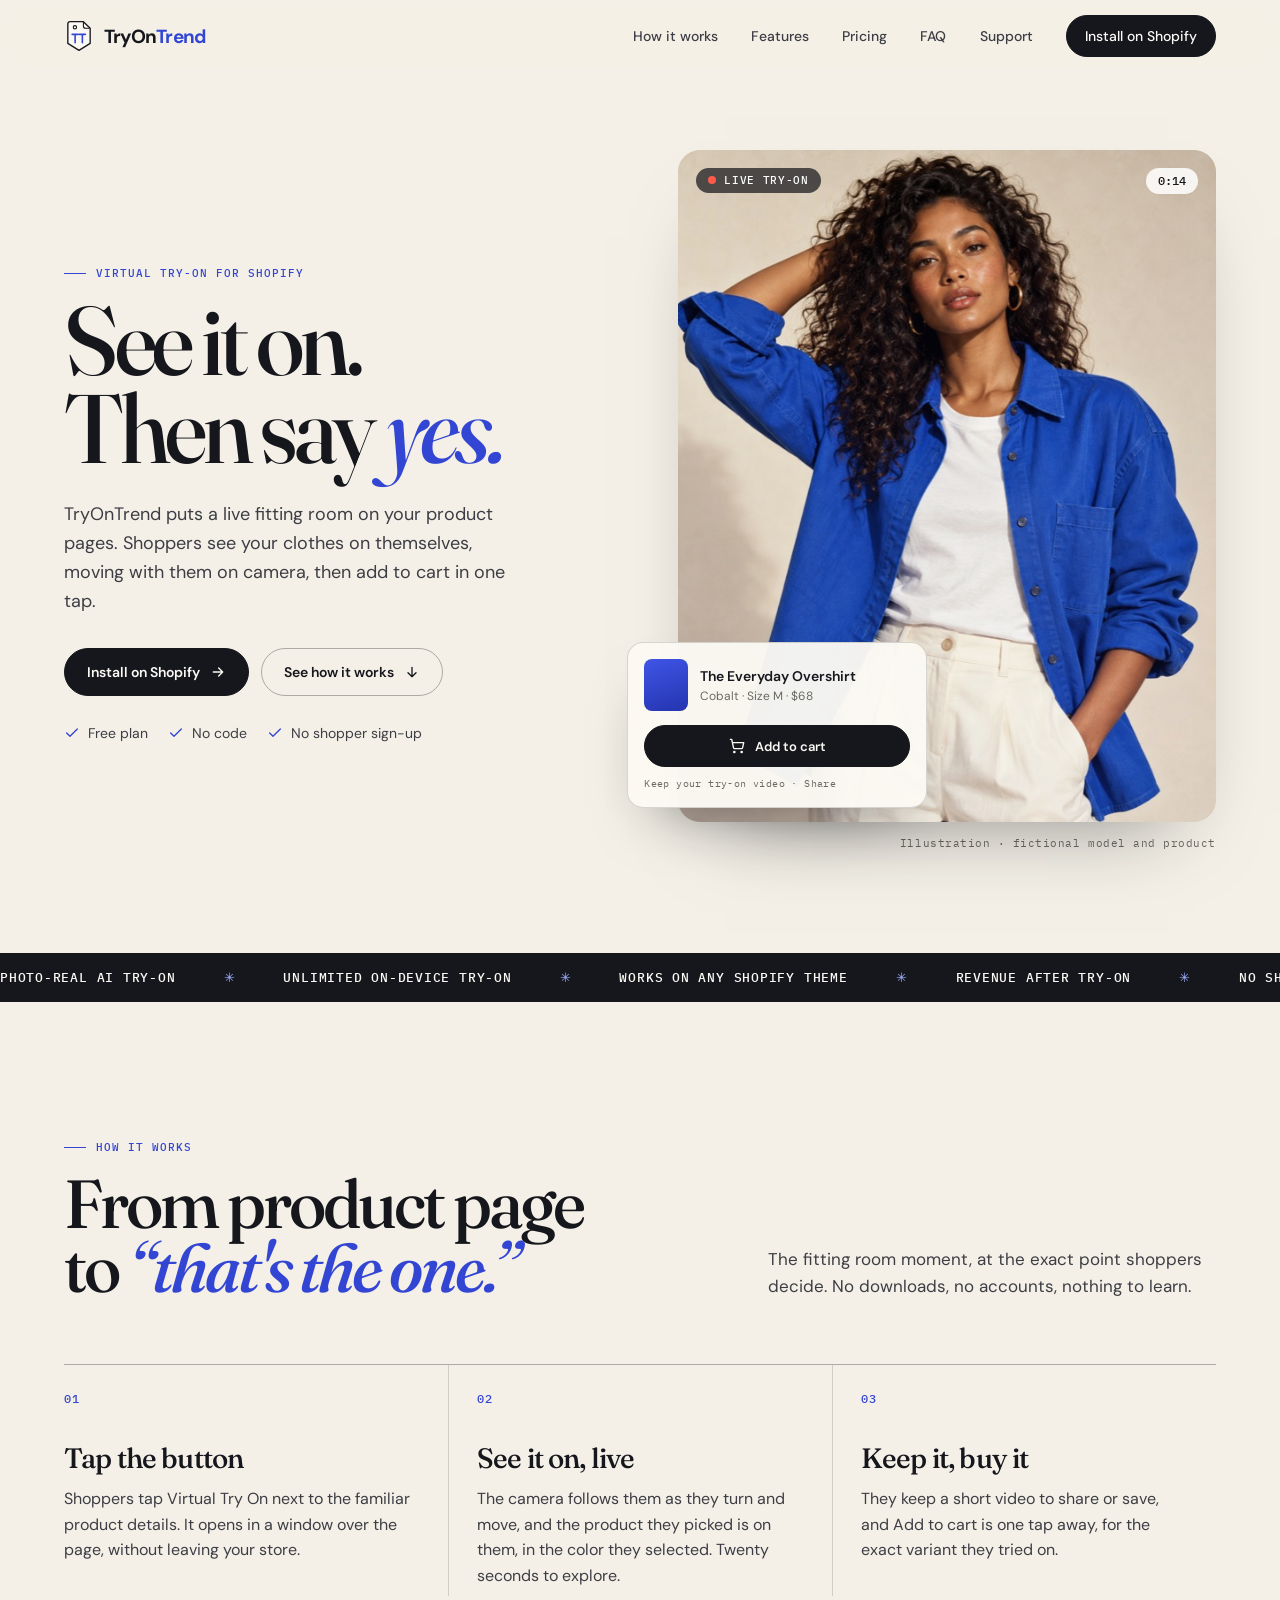
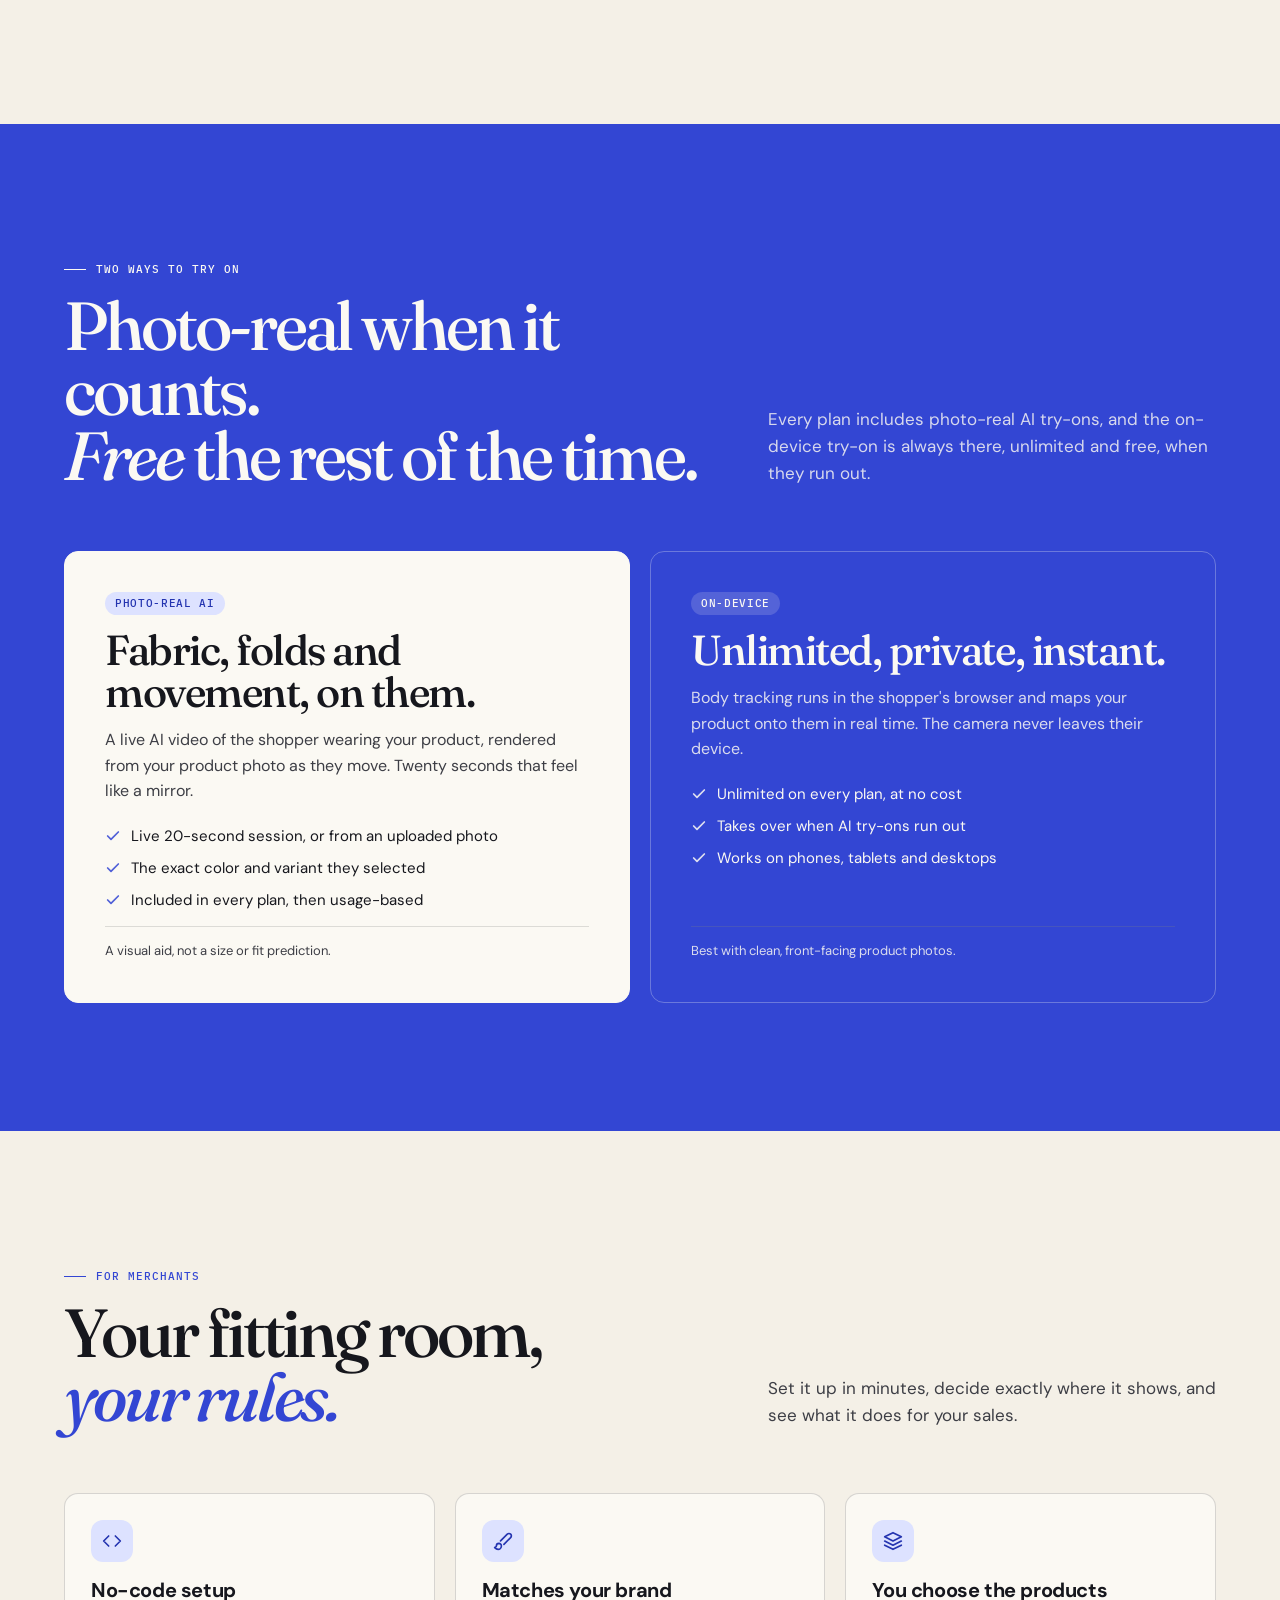
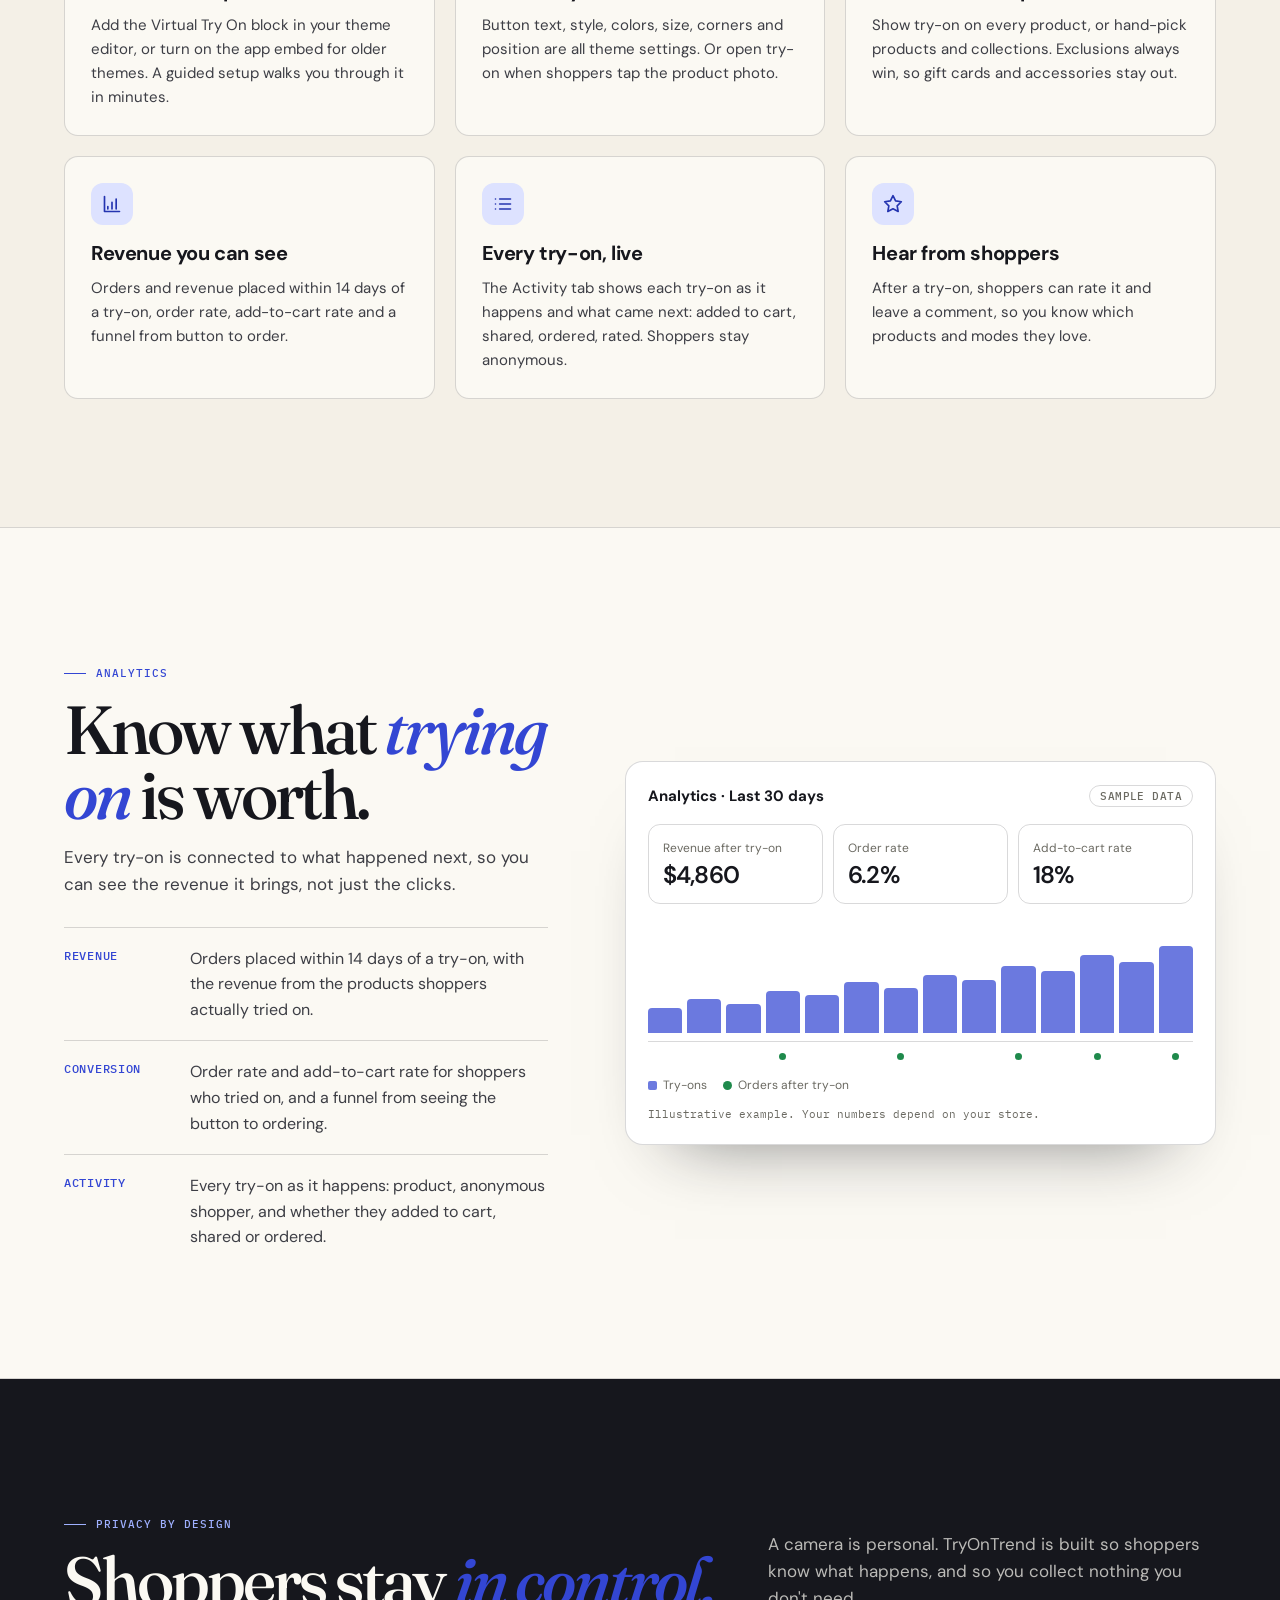
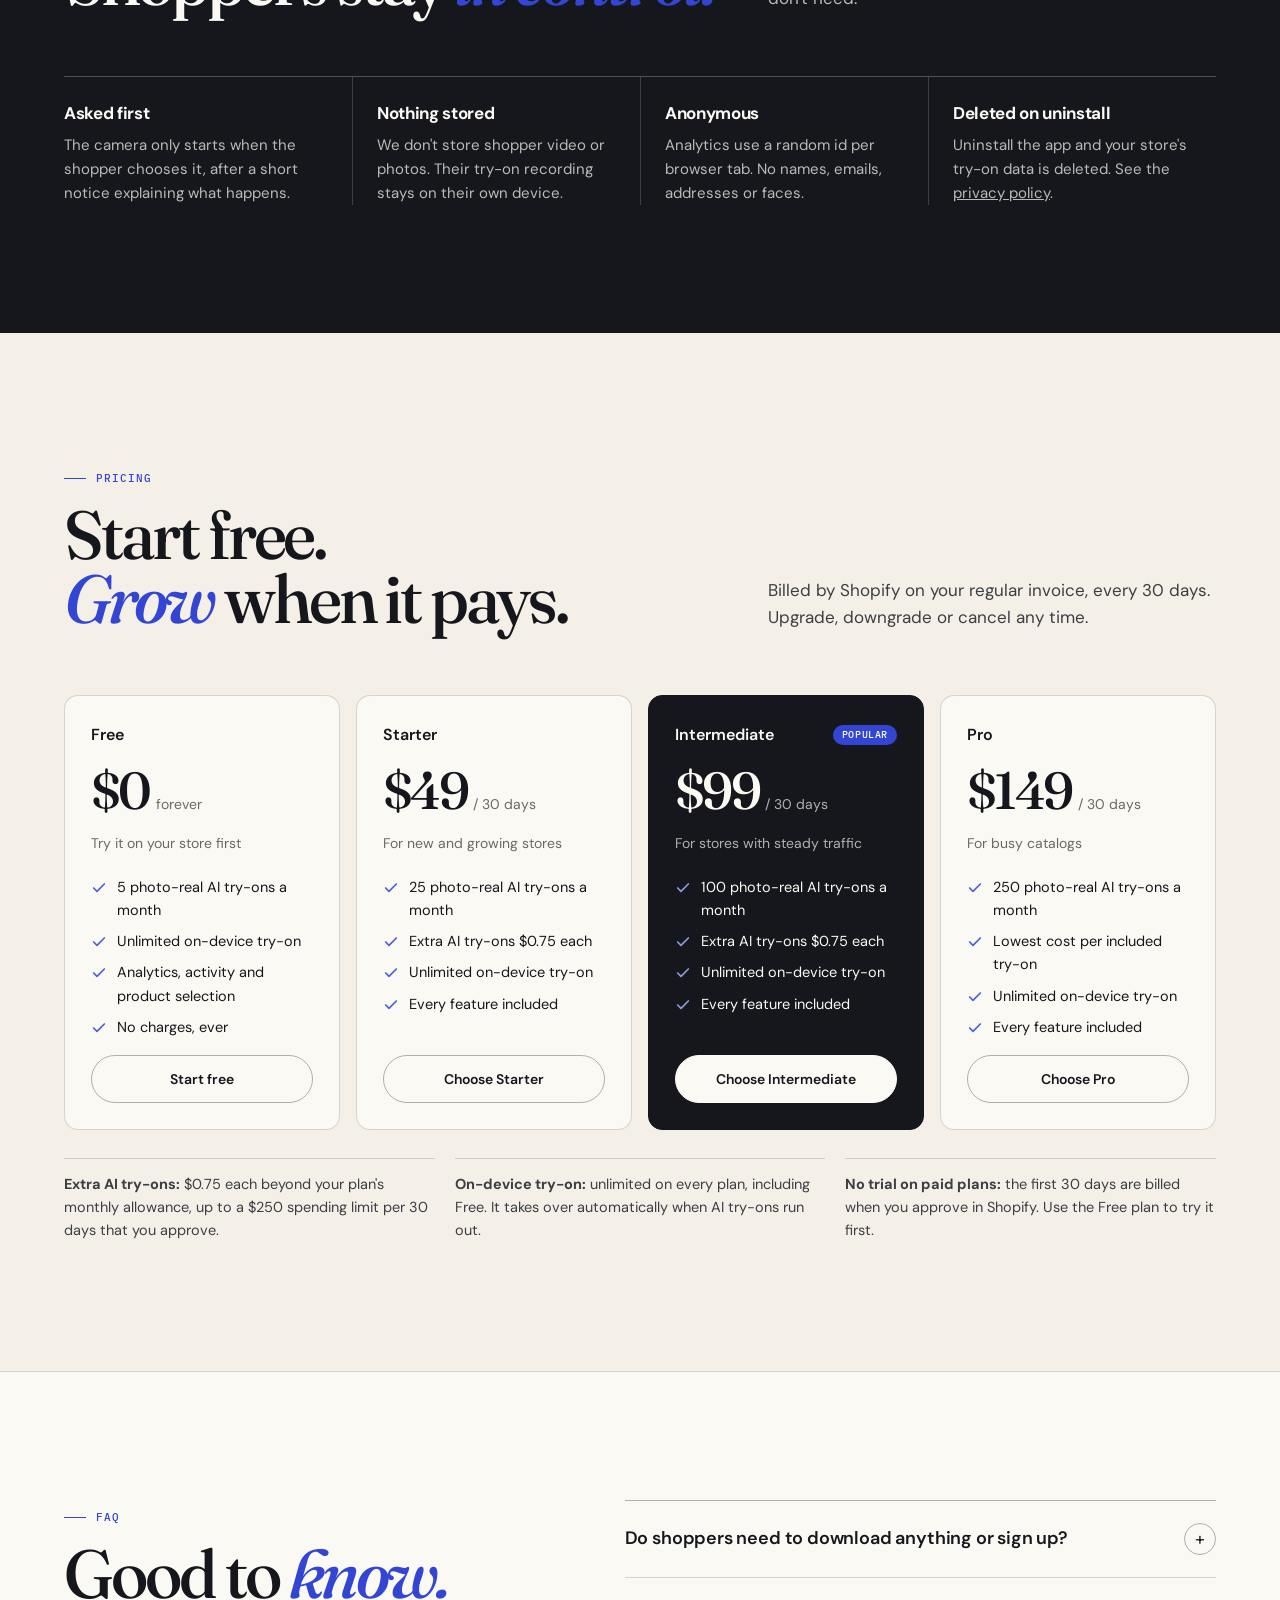
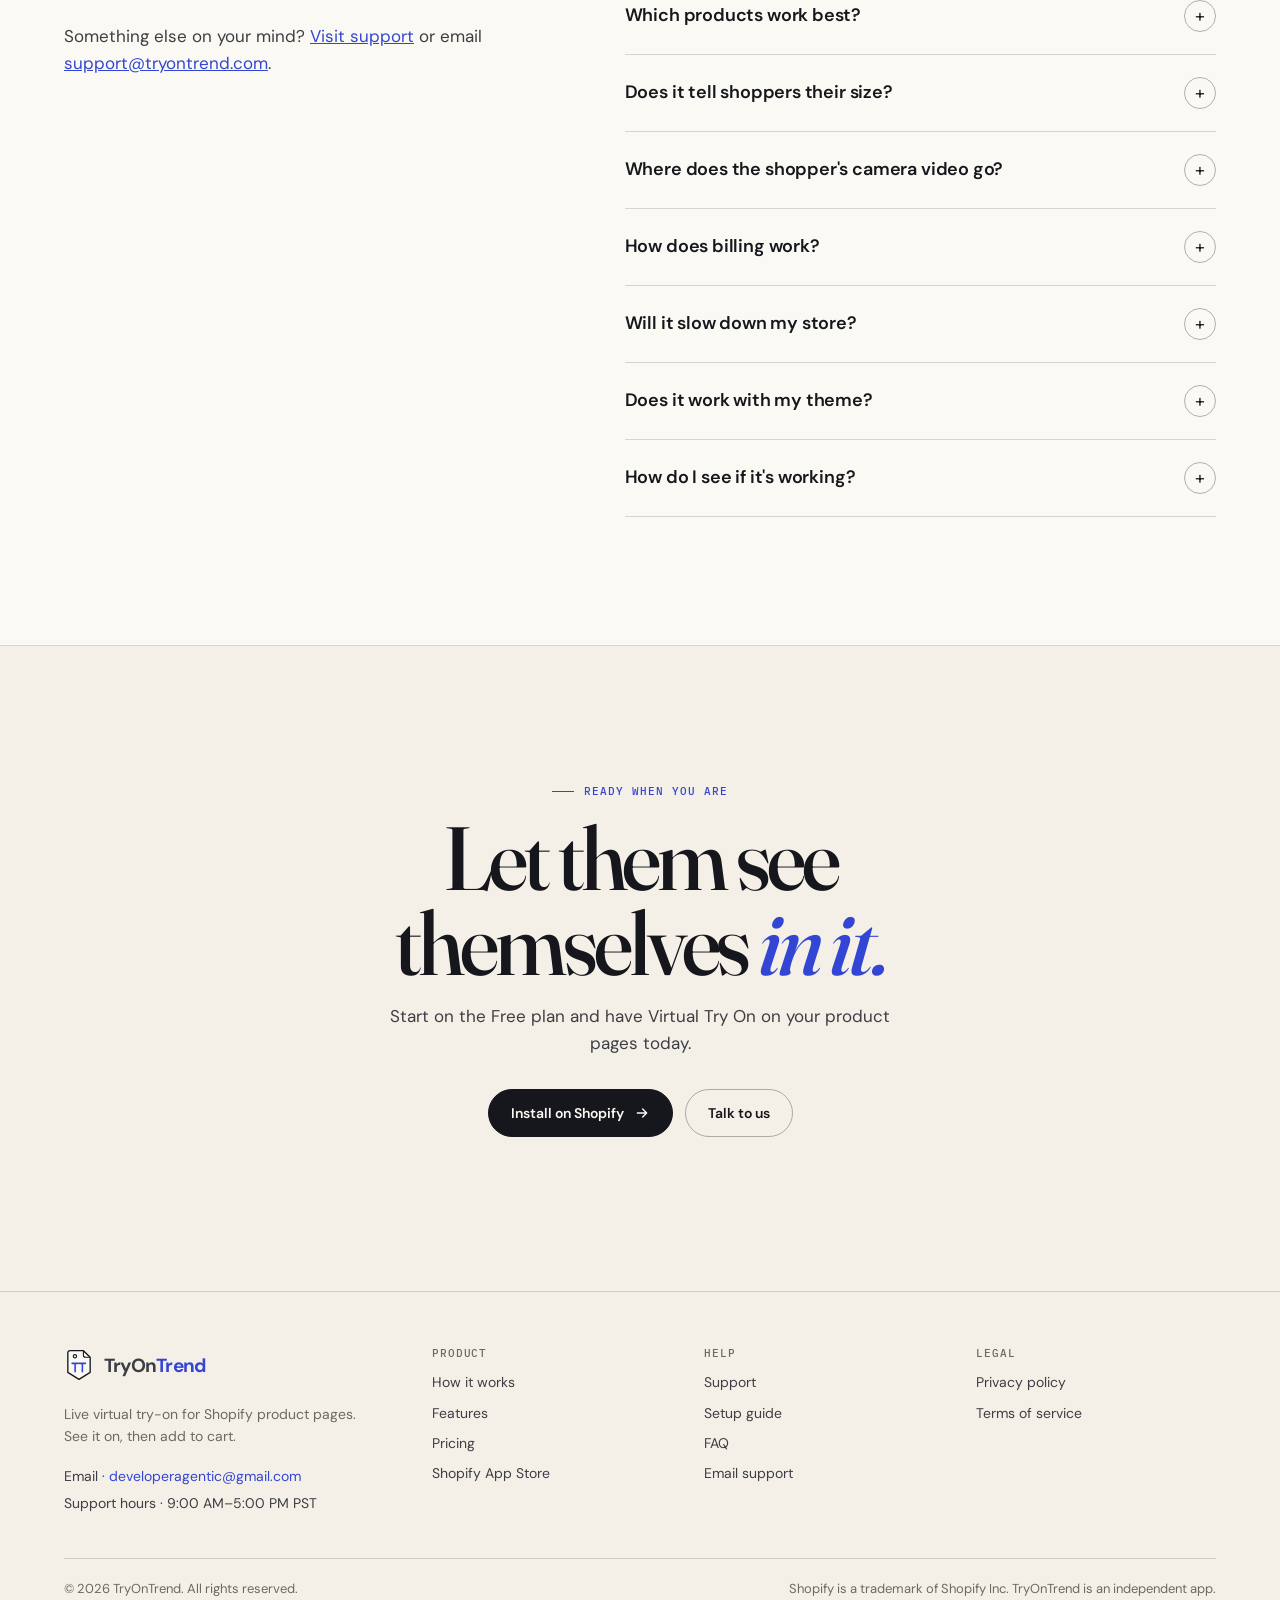
==== commit 275782b9: "Footer: contact email and support hours Co-Authored-By: Claude Opus 5.5 (1M context) <noreply@anthro" ====
--- a/index.html
+++ b/index.html
@@ -353,6 +353,10 @@
         <div>
           <a class="brand" href="/" aria-label="TryOnTrend home"><svg viewBox="0 0 36 40" aria-hidden="true" focusable="false"><path d="M7.2 2.8h16.1l8.1 7.8v18.3L18 37.2 4.6 28.9V5.4a2.6 2.6 0 0 1 2.6-2.6Z" fill="#fbf9f3" stroke="#16171d" stroke-width="1.6" stroke-linejoin="round"/><path d="M23.3 3v5.2a2.4 2.4 0 0 0 2.4 2.4h5.2" fill="none" stroke="#16171d" stroke-width="1.3" stroke-linejoin="round"/><circle cx="13.1" cy="9.5" r="2" fill="none" stroke="#16171d" stroke-width="1.3"/><path d="M9.7 18h7.3M13.35 18v10M18.4 18h7.3M22.05 18v10" fill="none" stroke="#3346d3" stroke-width="1.9" stroke-linecap="round"/></svg><span class="brand-name">TryOn<span>Trend</span></span></a>
           <p>Live virtual try-on for Shopify product pages. See it on, then add to cart.</p>
+          <address class="footer-contact">
+            <span>Email · <a href="mailto:developeragentic@gmail.com">developeragentic@gmail.com</a></span>
+            <span>Support hours · 9:00 AM–5:00 PM PST</span>
+          </address>
         </div>
         <div>
           <h2>Product</h2>
@@ -369,7 +373,7 @@
             <li><a href="/support/">Support</a></li>
             <li><a href="/support/#setup">Setup guide</a></li>
             <li><a href="/#faq">FAQ</a></li>
-            <li><a href="mailto:support@tryontrend.com">support@tryontrend.com</a></li>
+            <li><a href="mailto:developeragentic@gmail.com">Email support</a></li>
           </ul>
         </div>
         <div>
--- a/assets/css/site.css
+++ b/assets/css/site.css
@@ -1560,3 +1560,15 @@
 .not-found .display {
   font-size: clamp(64px, 10vw, 140px);
 }
+
+.footer-contact {
+  display: grid;
+  gap: 4px;
+  margin-top: 18px;
+  font-style: normal;
+  color: var(--ink-2);
+}
+
+.footer-contact a {
+  color: var(--cobalt);
+}
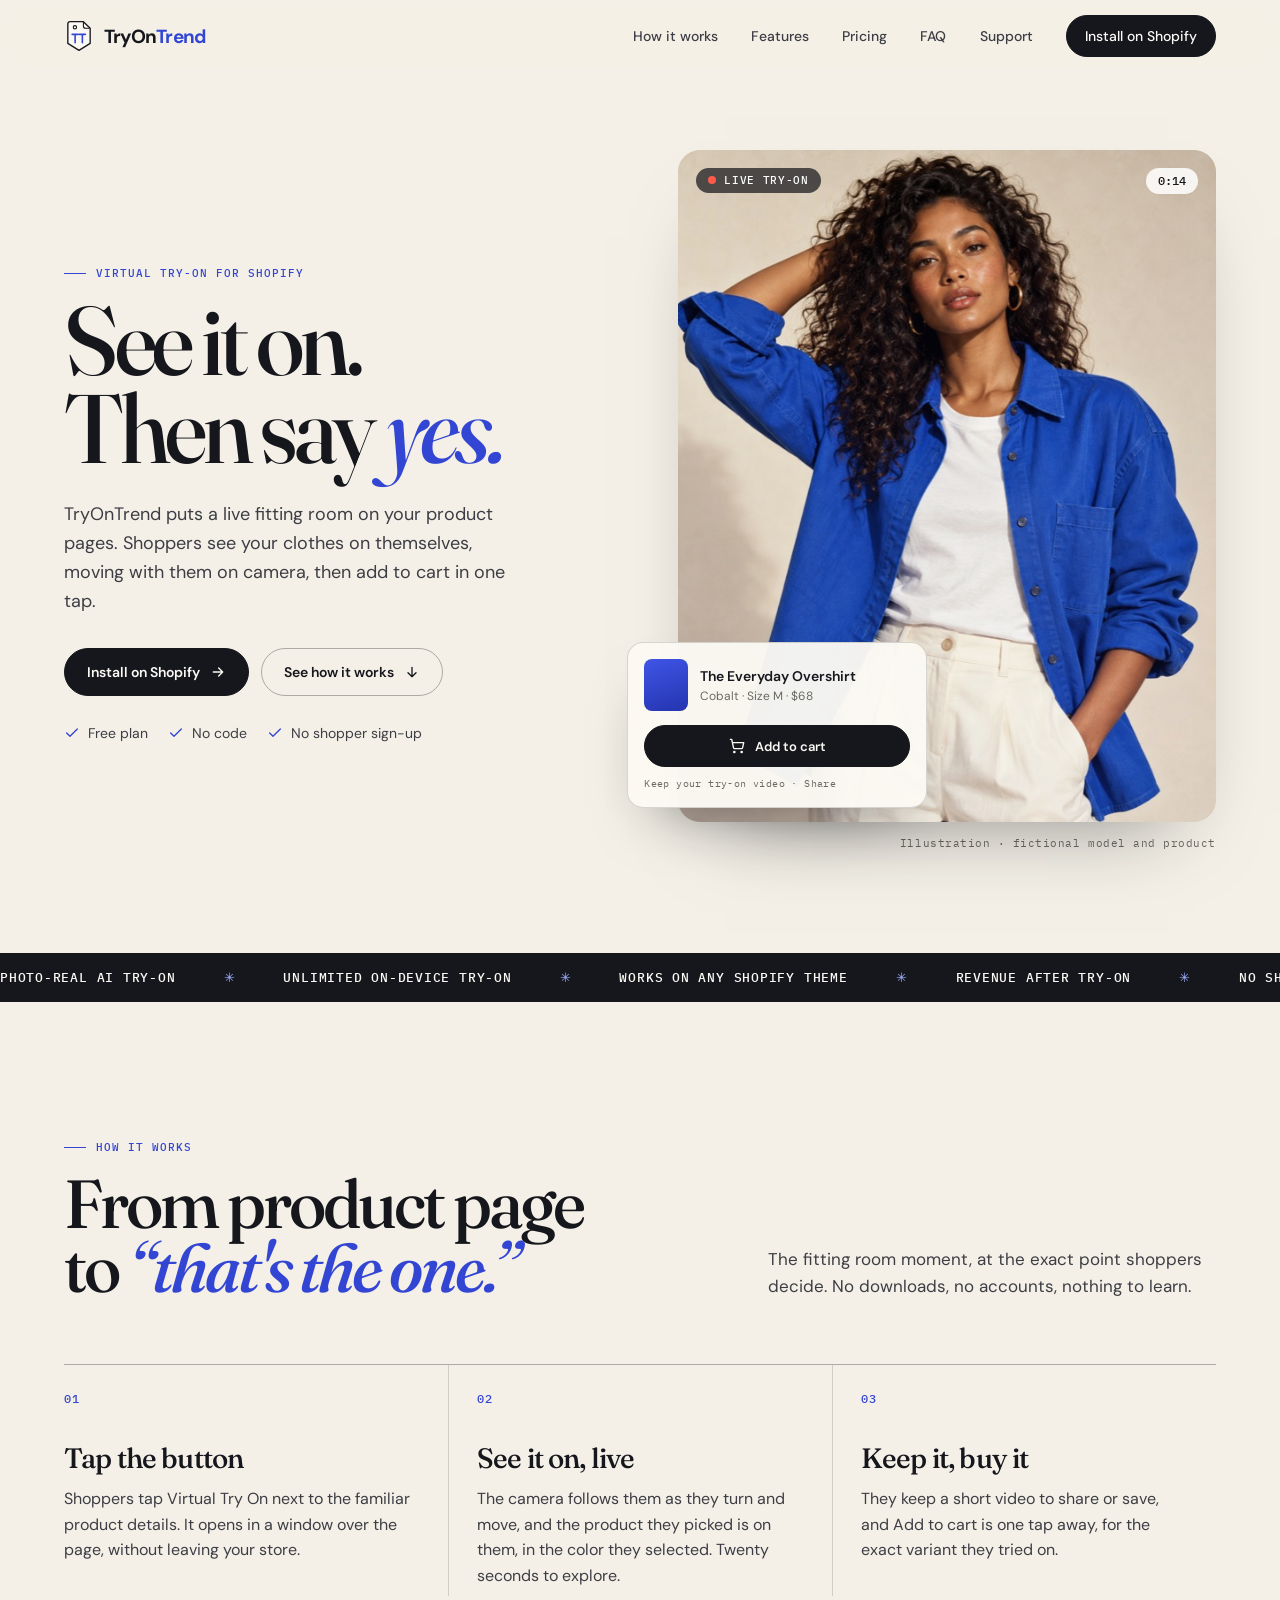
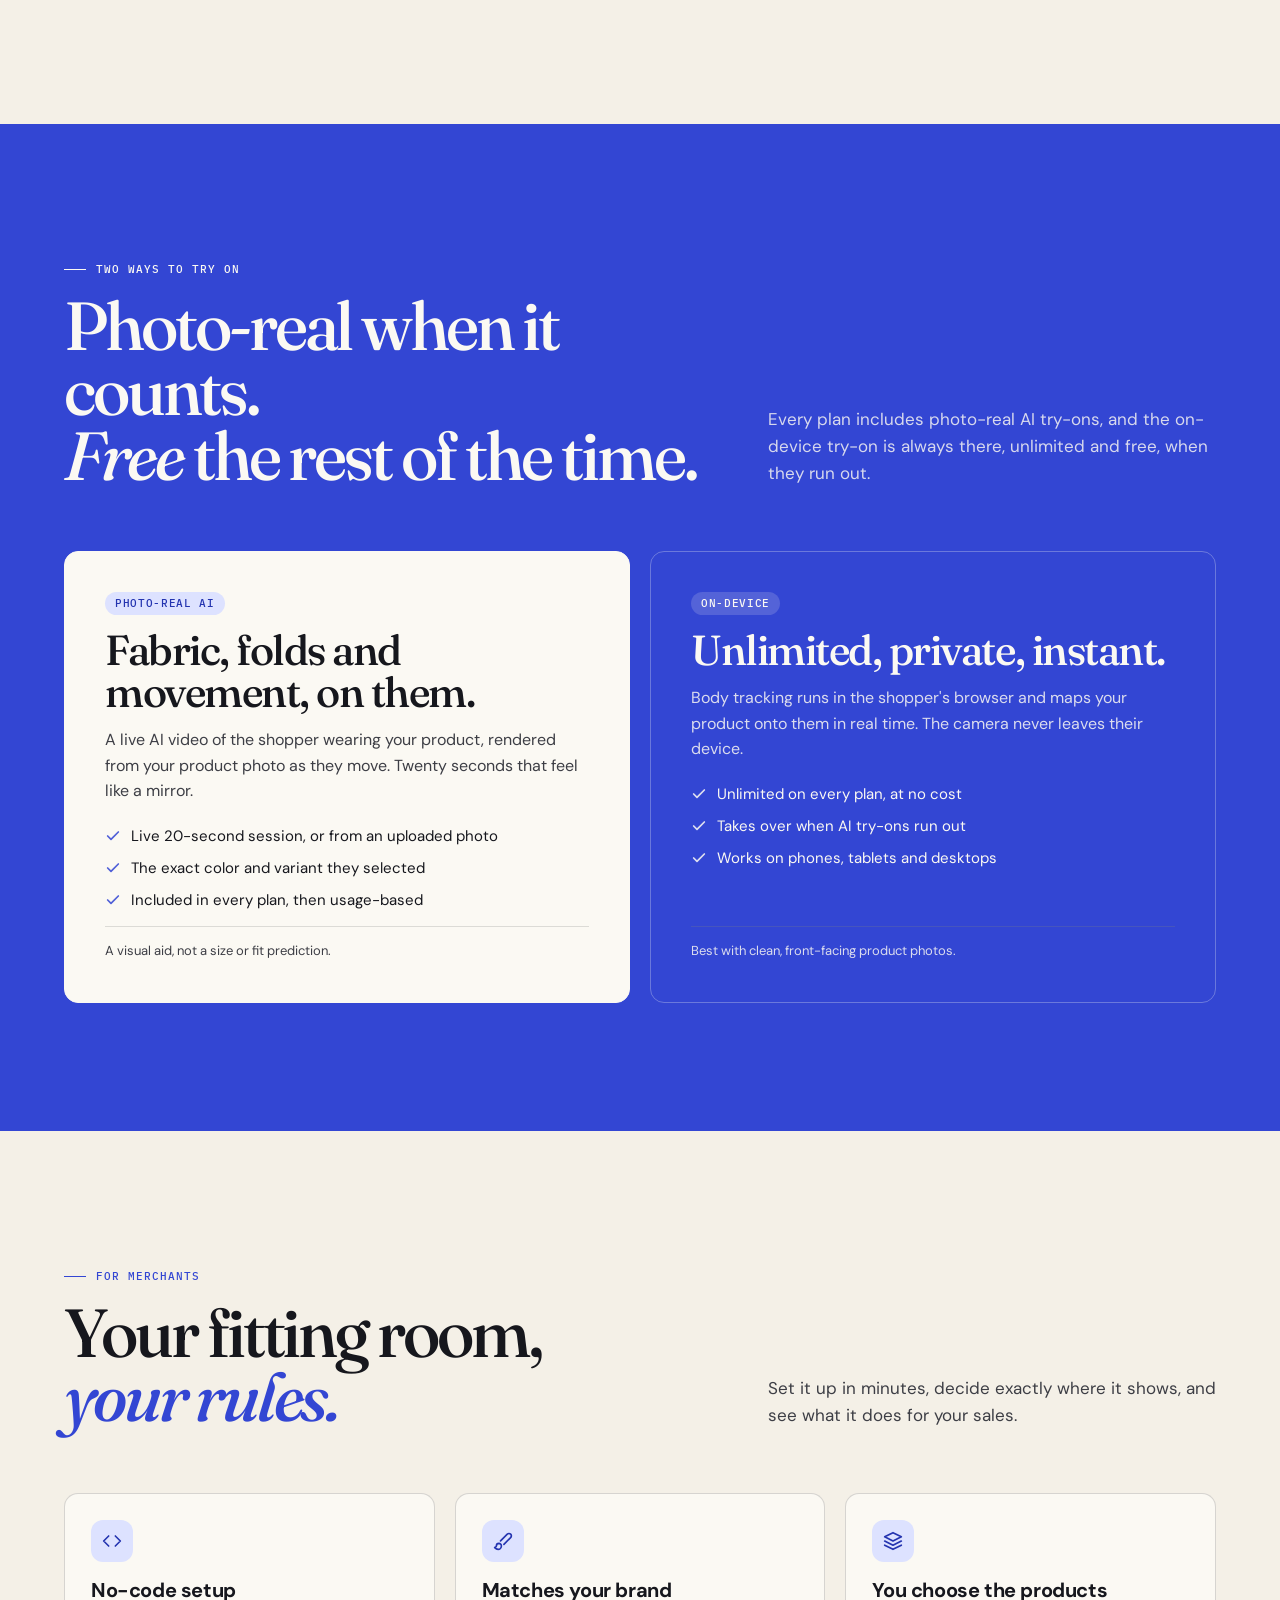
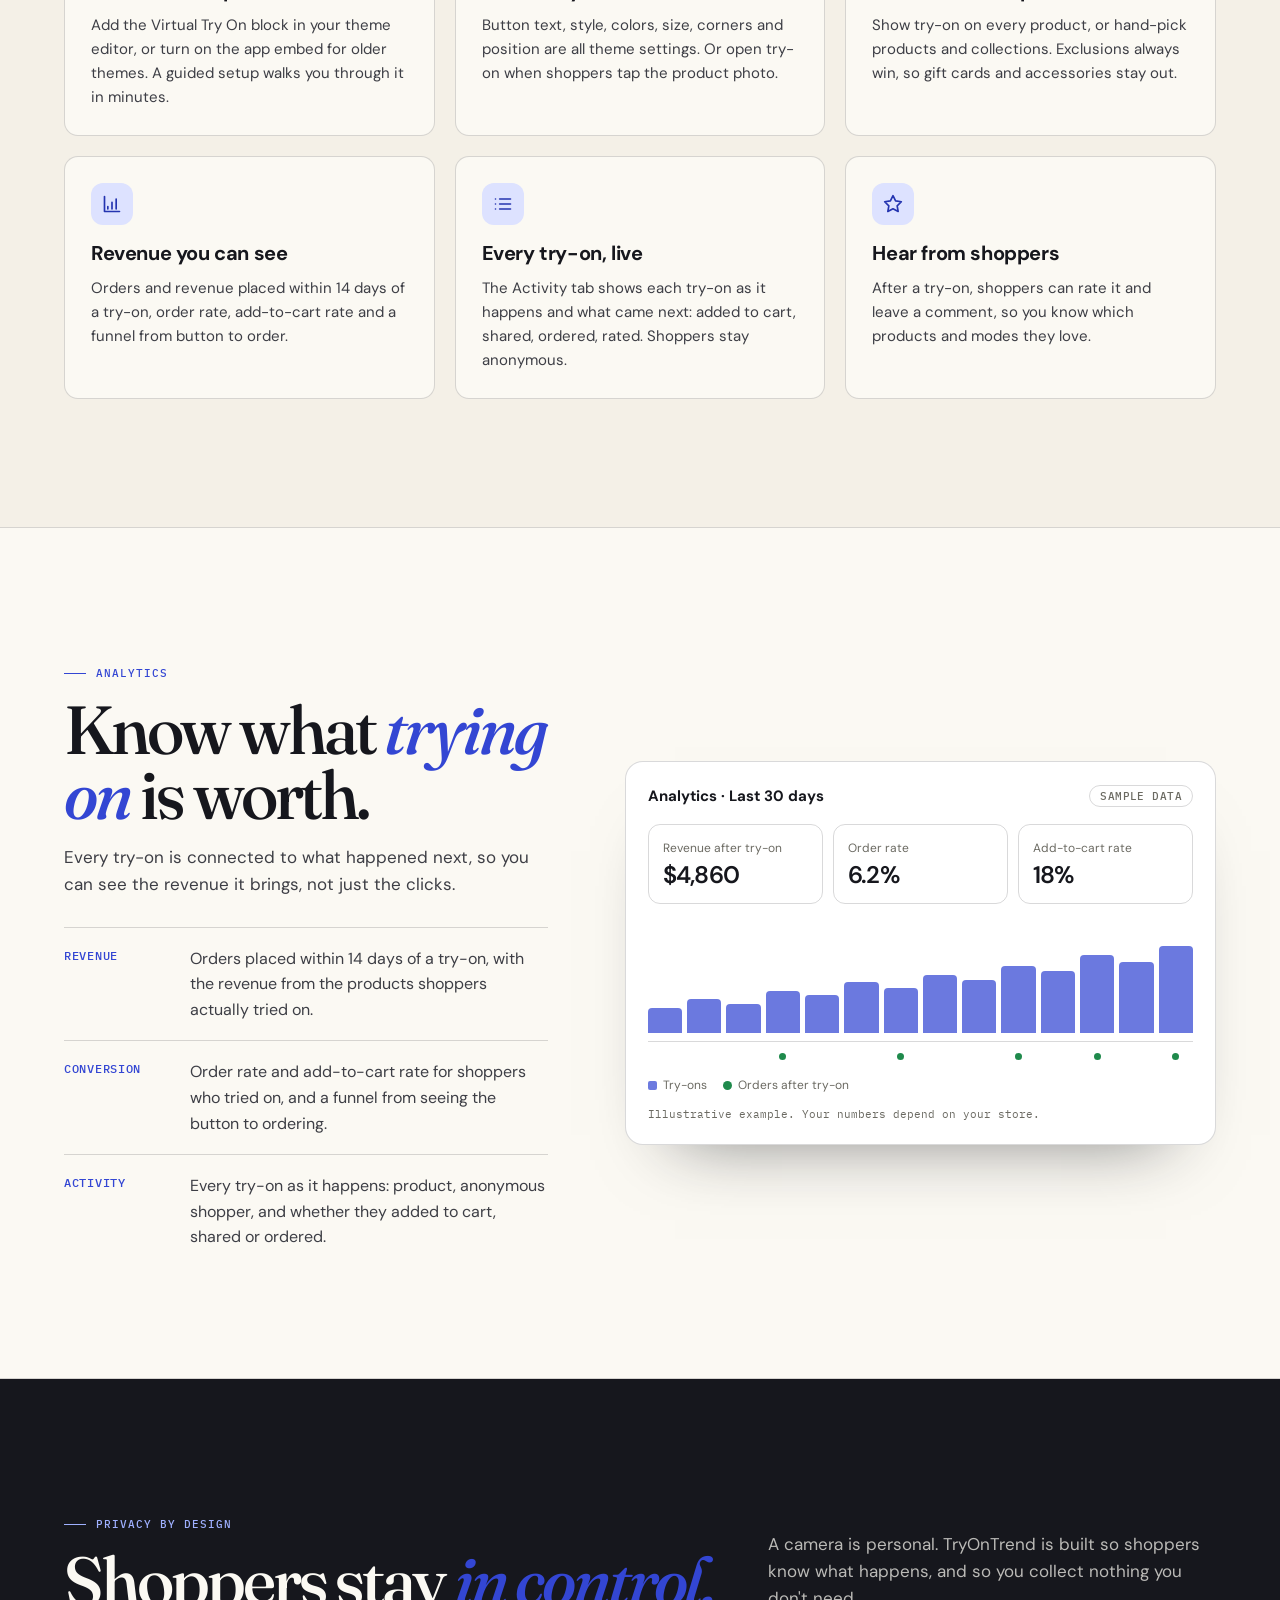
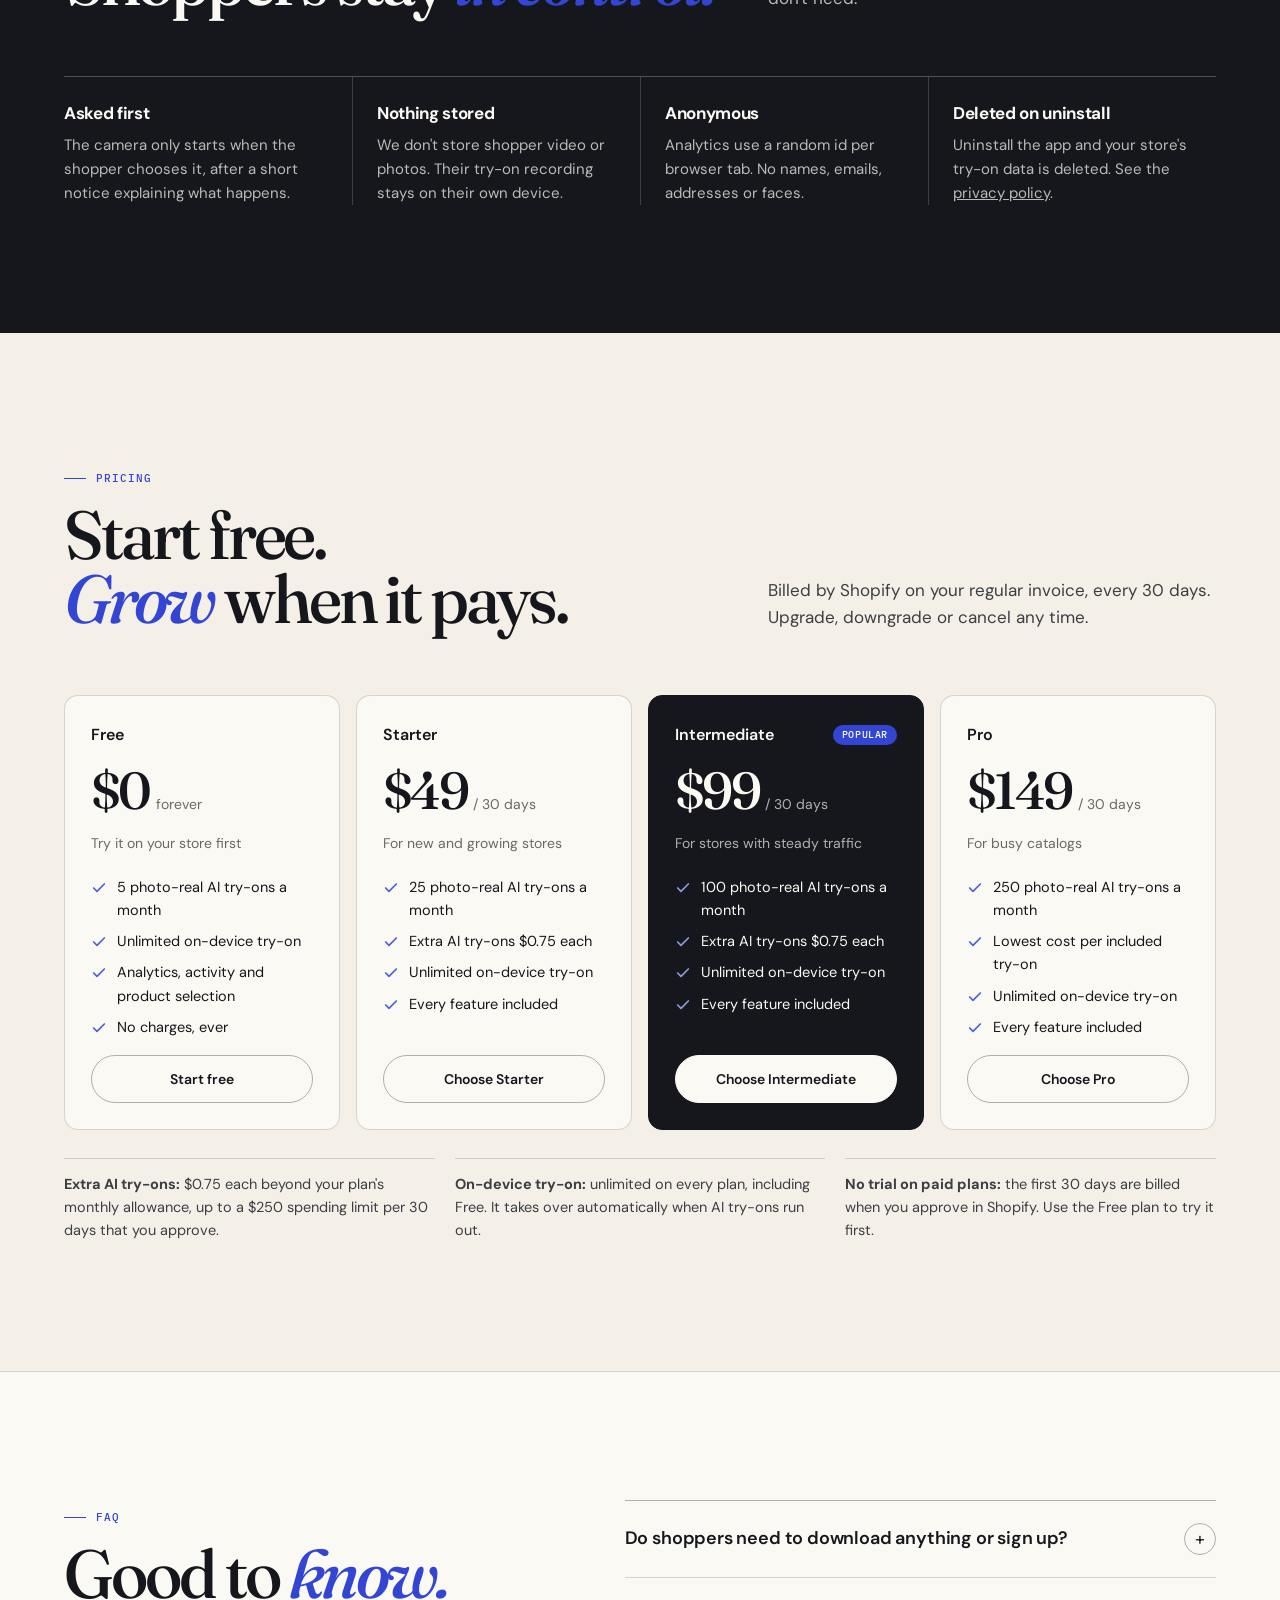
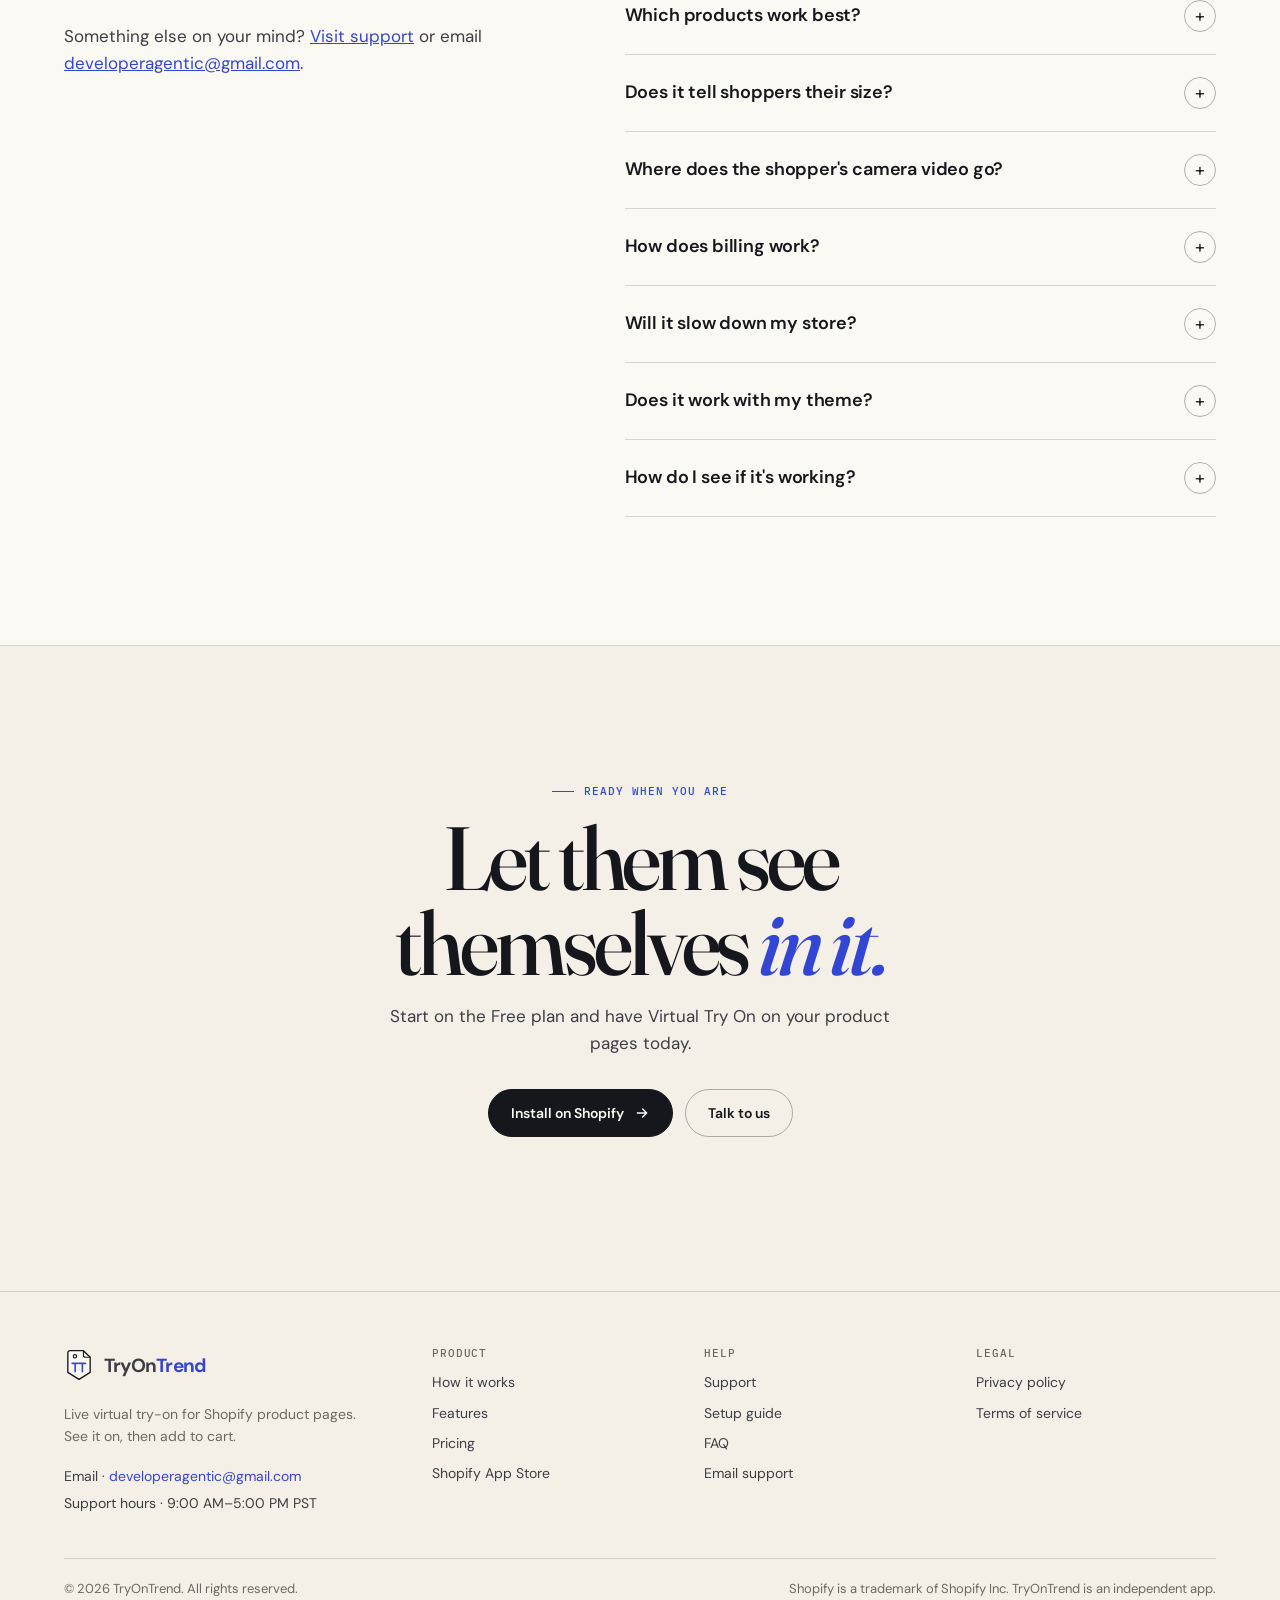
==== commit dbd6fff3: "Use developeragentic@gmail.com for support until domain email is set up Co-Authored-By: Claude Opus " ====
--- a/index.html
+++ b/index.html
@@ -296,7 +296,7 @@
         <div>
           <p class="kicker">FAQ</p>
           <h2 class="display" id="faq-title">Good to <em>know.</em></h2>
-          <p class="lede">Something else on your mind? <a href="/support/" style="color:var(--cobalt)">Visit support</a> or email <a href="mailto:support@tryontrend.com" style="color:var(--cobalt)">support@tryontrend.com</a>.</p>
+          <p class="lede">Something else on your mind? <a href="/support/" style="color:var(--cobalt)">Visit support</a> or email <a href="mailto:developeragentic@gmail.com" style="color:var(--cobalt)">developeragentic@gmail.com</a>.</p>
         </div>
         <div class="faq">
           <details>
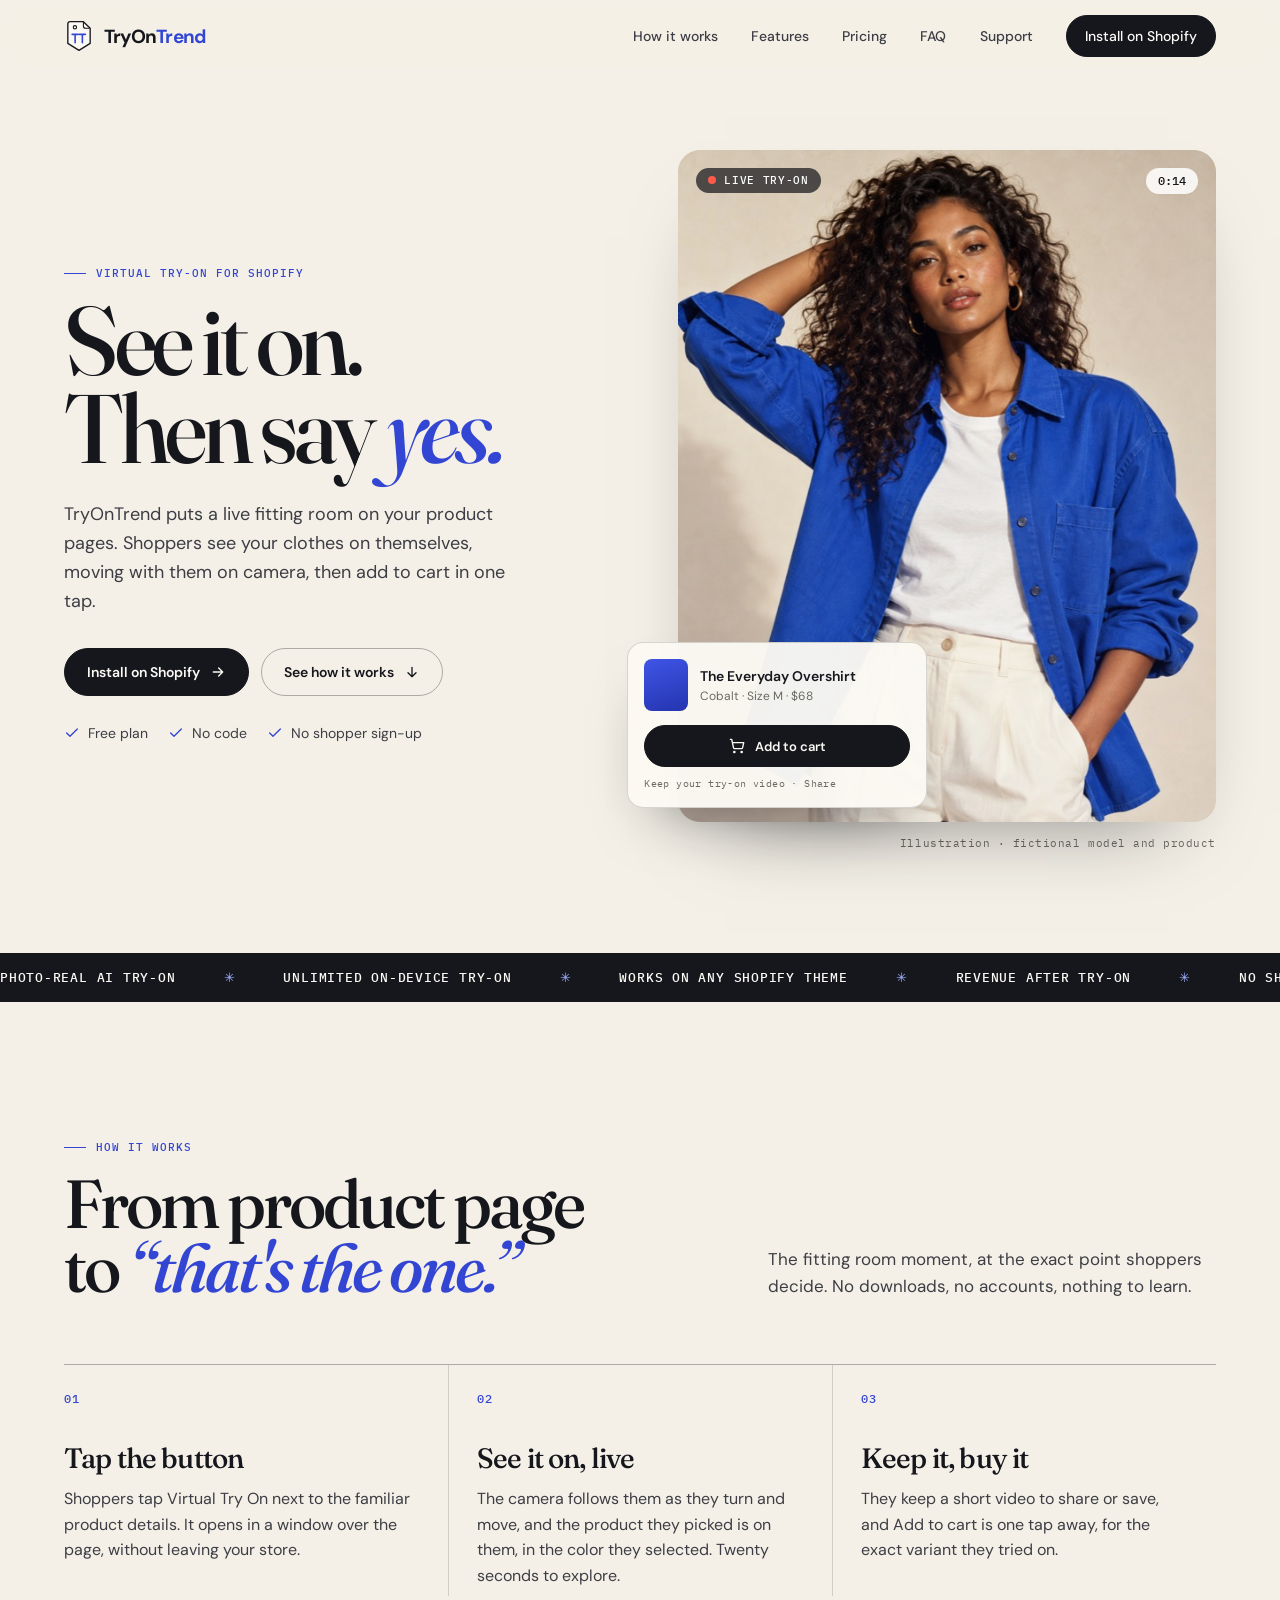
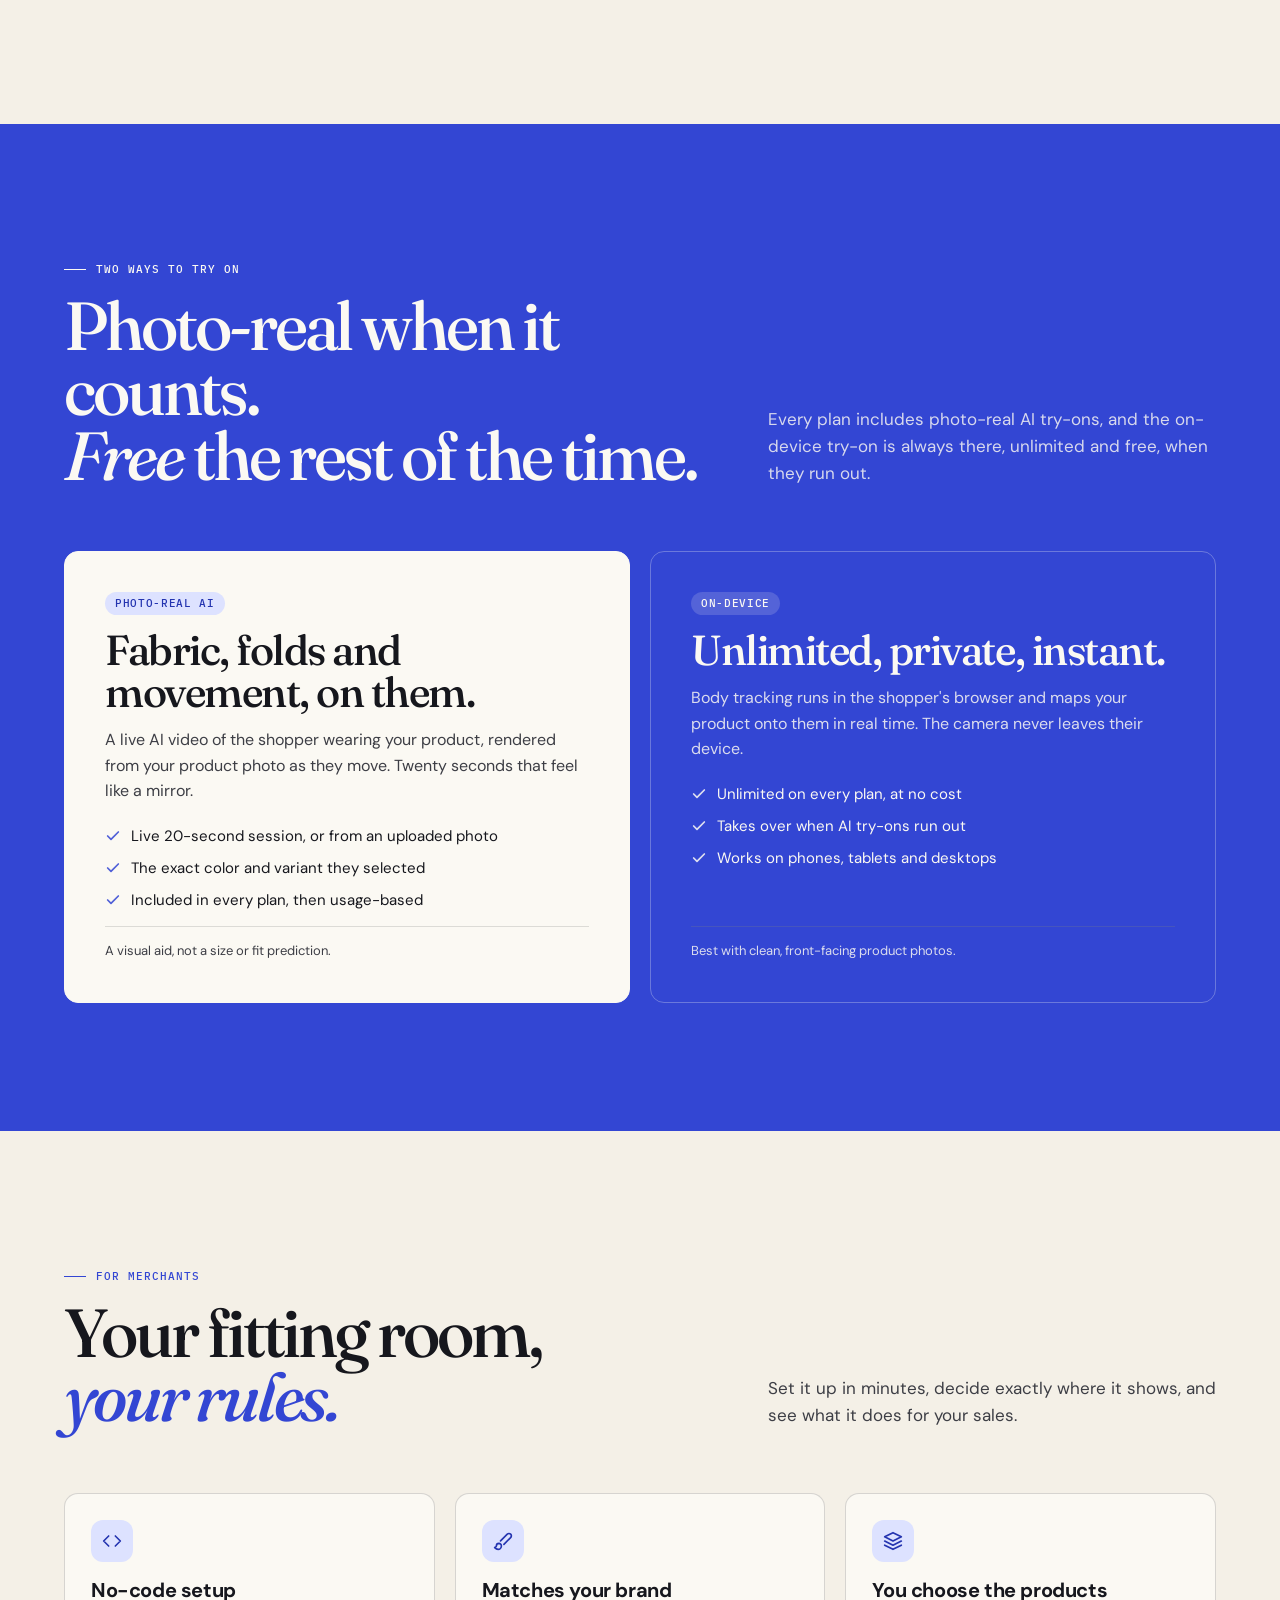
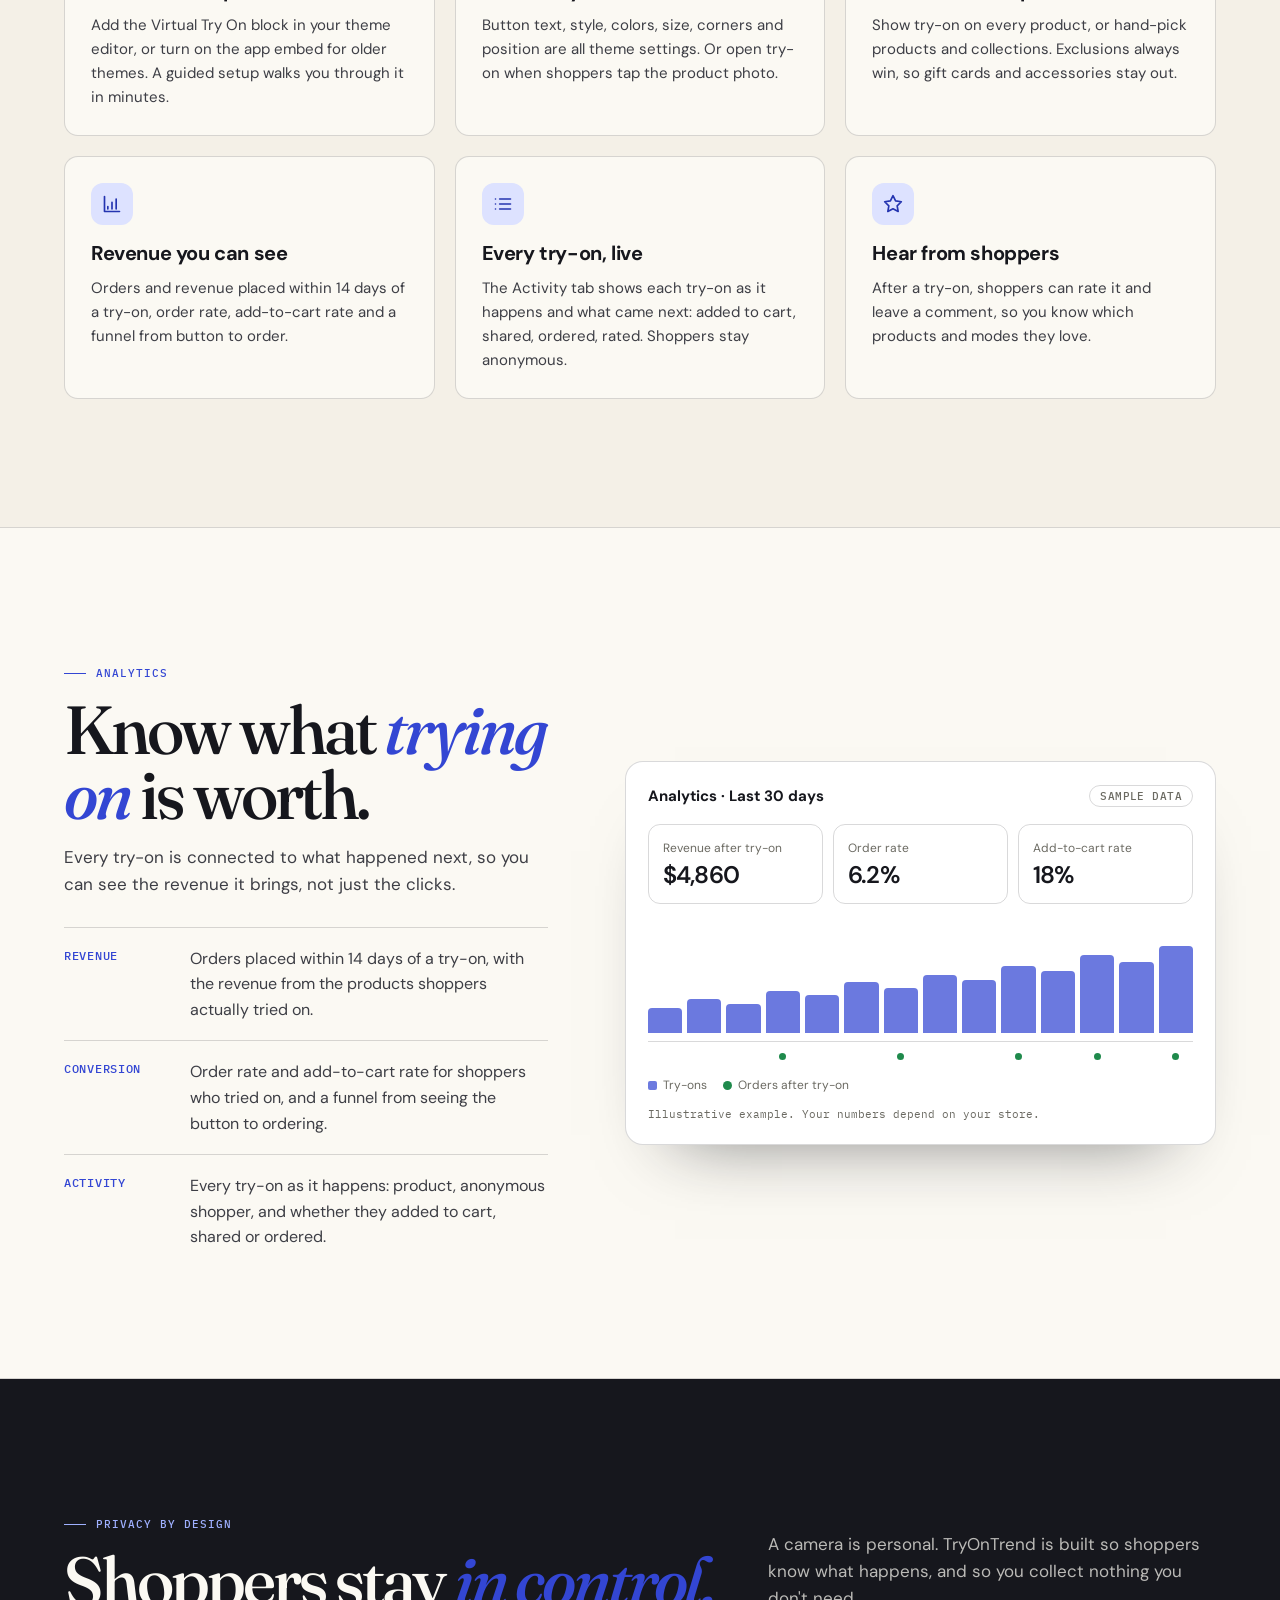
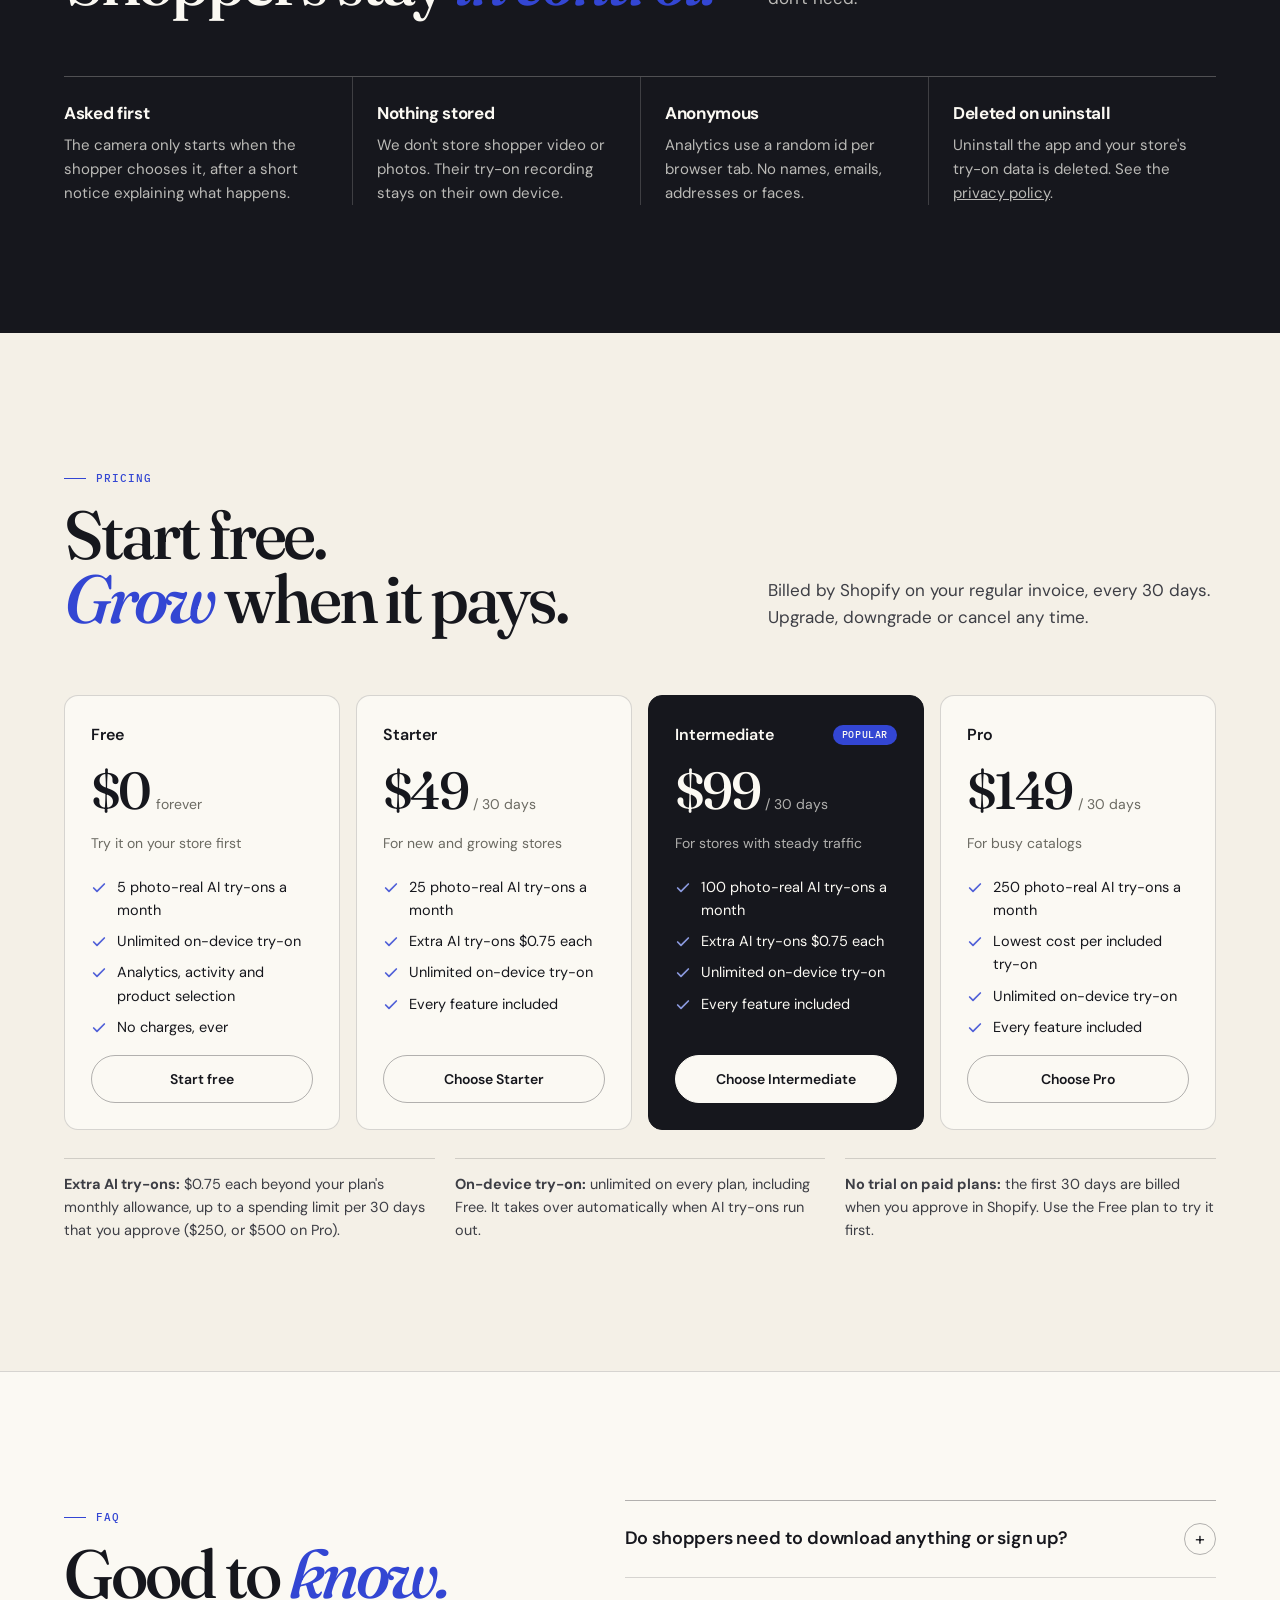
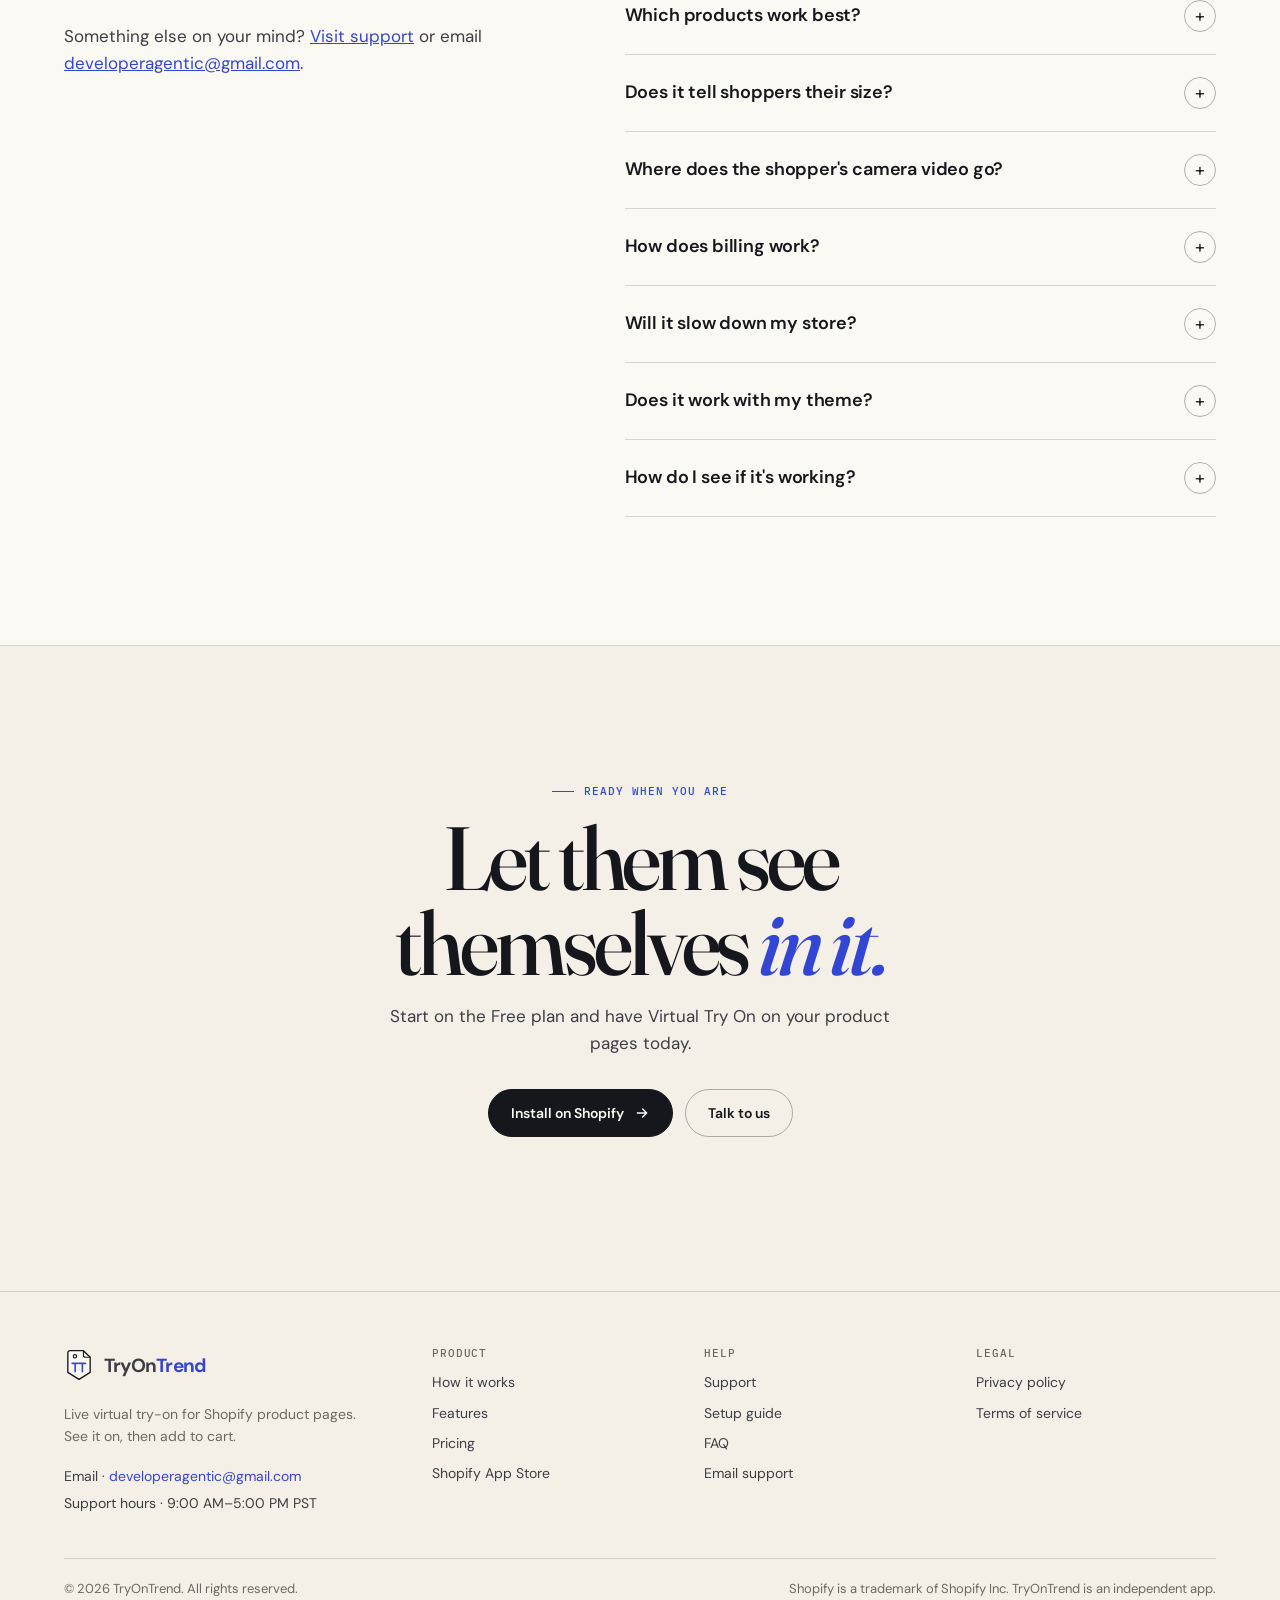
==== commit cb56542e: "Pricing: $500 spending limit on Pro Co-Authored-By: Claude Opus 5.5 (1M context) <noreply@anthropic." ====
--- a/index.html
+++ b/index.html
@@ -284,7 +284,7 @@
           </article>
         </div>
         <div class="pricing-notes">
-          <p><strong>Extra AI try-ons:</strong> $0.75 each beyond your plan's monthly allowance, up to a $250 spending limit per 30 days that you approve.</p>
+          <p><strong>Extra AI try-ons:</strong> $0.75 each beyond your plan's monthly allowance, up to a spending limit per 30 days that you approve ($250, or $500 on Pro).</p>
           <p><strong>On-device try-on:</strong> unlimited on every plan, including Free. It takes over automatically when AI try-ons run out.</p>
           <p><strong>No trial on paid plans:</strong> the first 30 days are billed when you approve in Shopify. Use the Free plan to try it first.</p>
         </div>
@@ -317,7 +317,7 @@
           </details>
           <details>
             <summary>How does billing work?</summary>
-            <p>Plans are billed by Shopify every 30 days, on your Shopify invoice, with no trial on paid plans. Each plan includes a monthly number of photo-real AI try-ons. Beyond that, each extra AI try-on is $0.75, up to a $250 spending limit per 30 days that you approve. The Free plan has no charges at all.</p>
+            <p>Plans are billed by Shopify every 30 days, on your Shopify invoice, with no trial on paid plans. Each plan includes a monthly number of photo-real AI try-ons. Beyond that, each extra AI try-on is $0.75, up to a spending limit per 30 days that you approve ($250, or $500 on Pro). The Free plan has no charges at all.</p>
           </details>
           <details>
             <summary>Will it slow down my store?</summary>
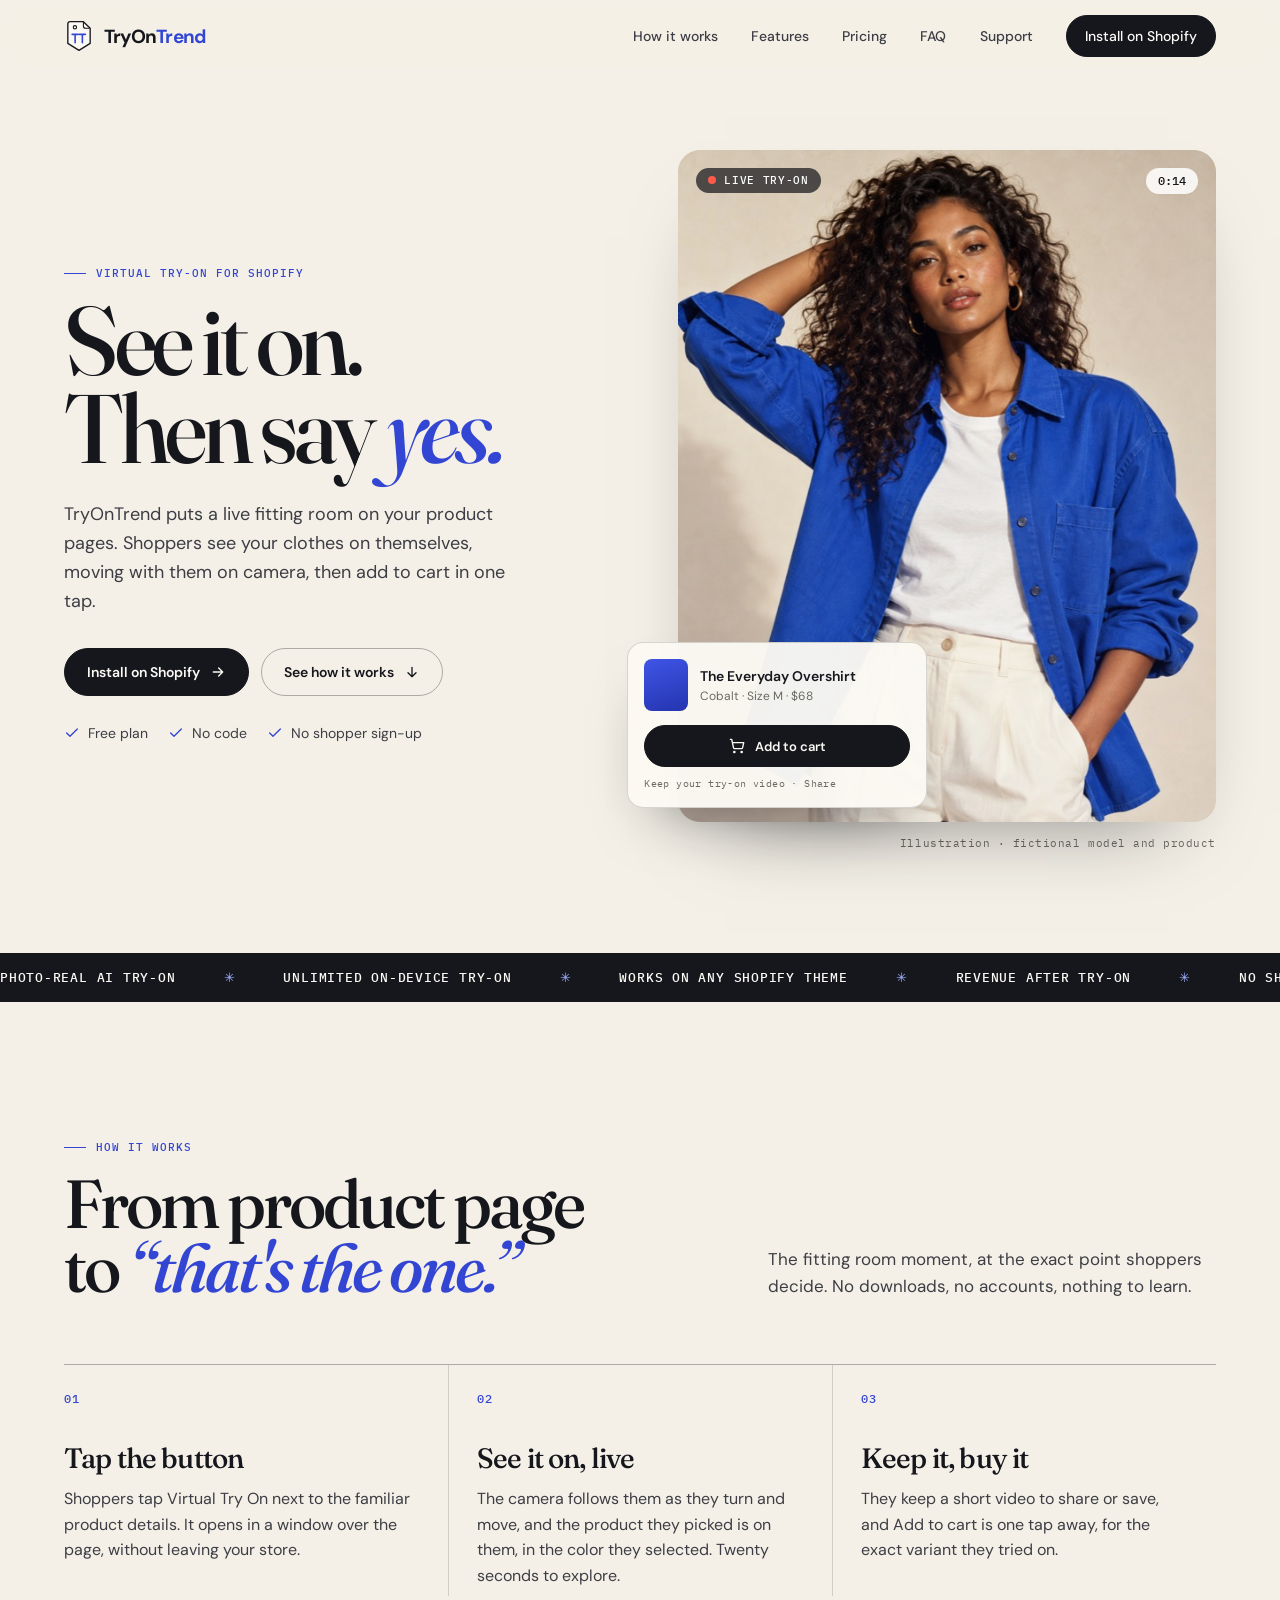
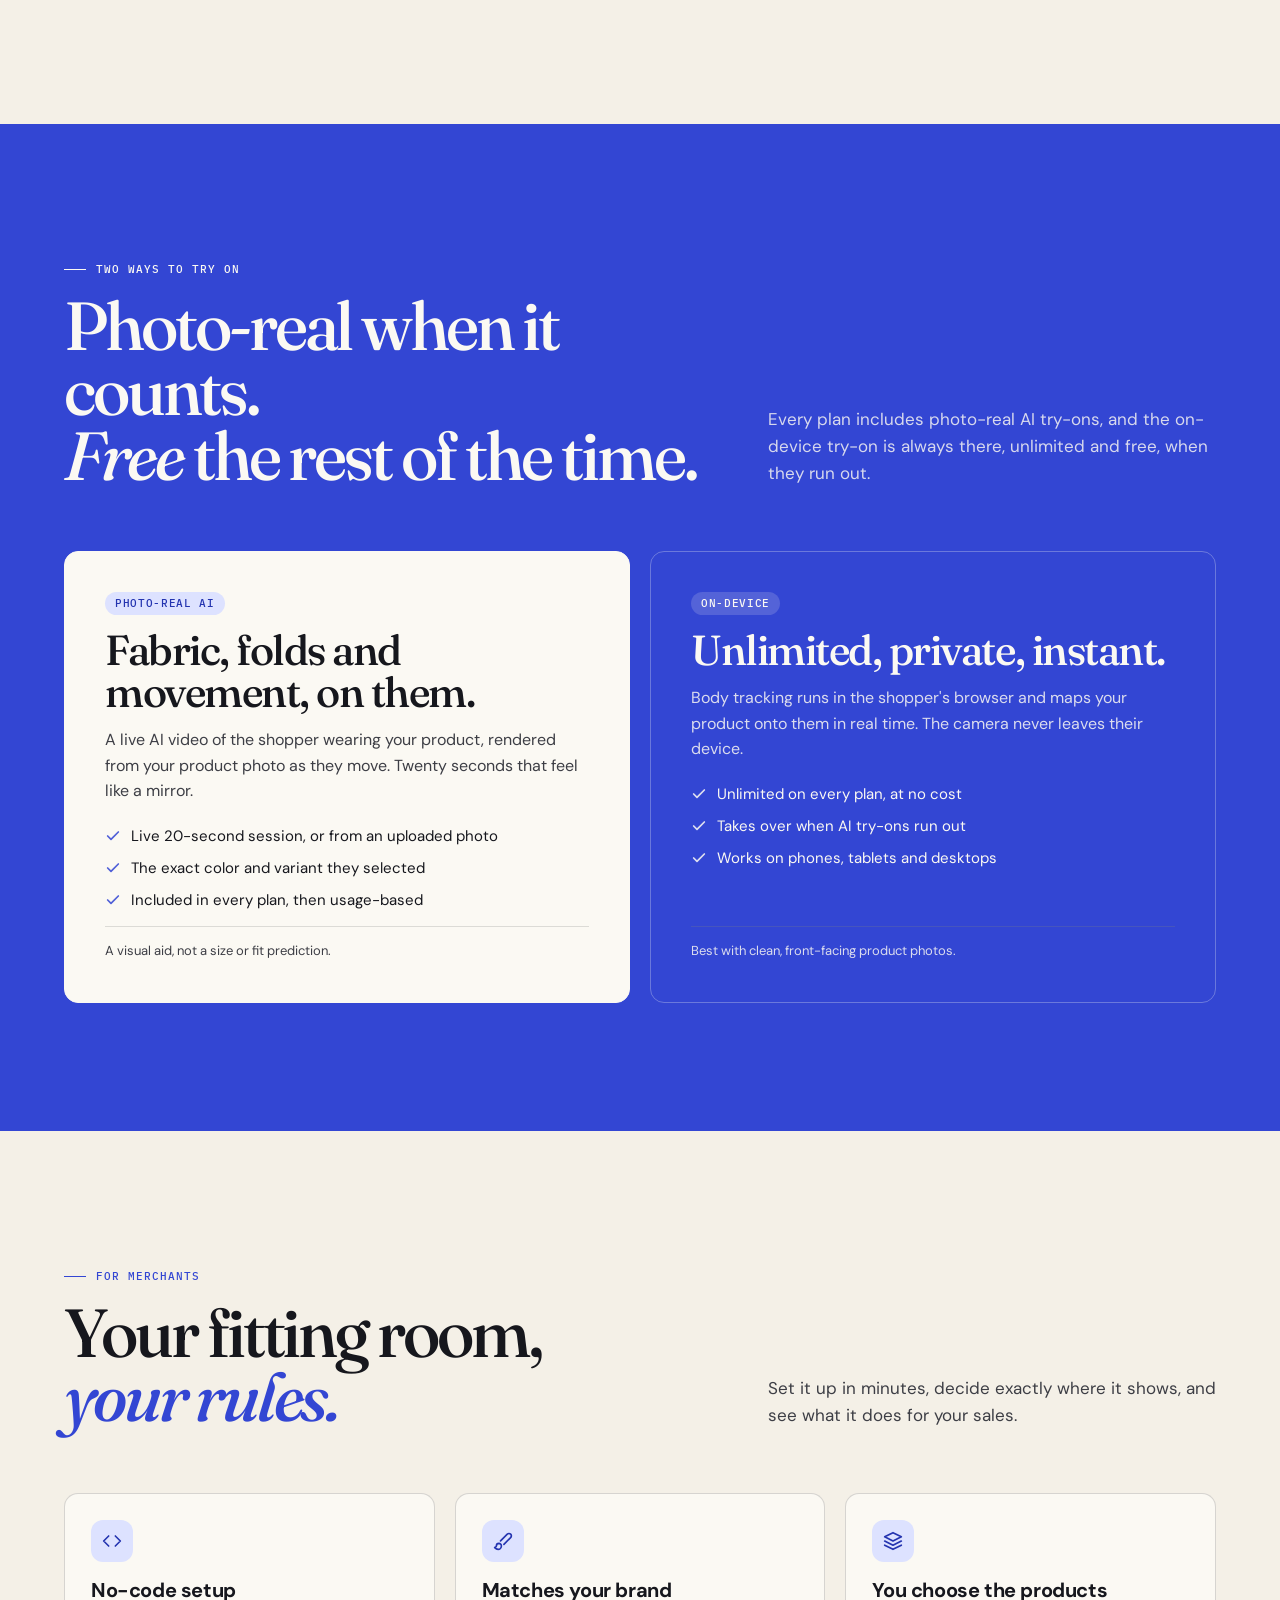
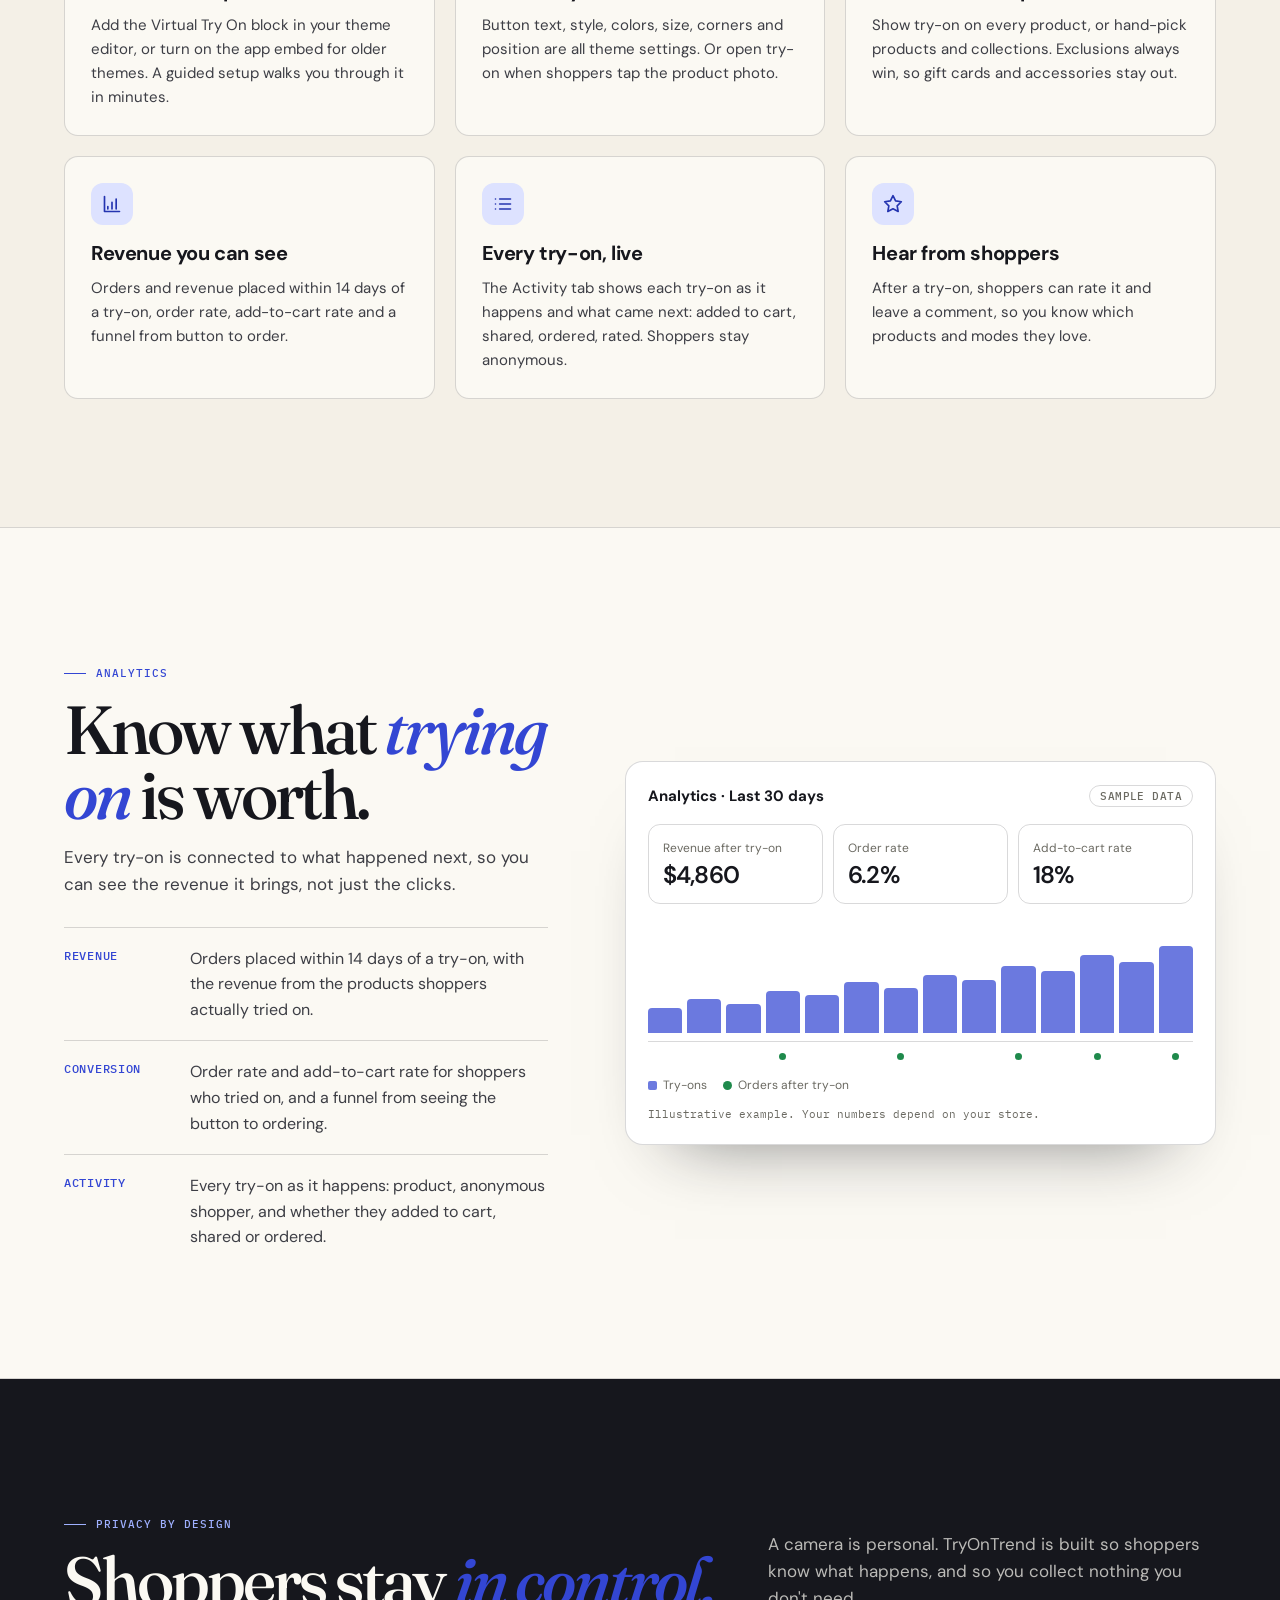
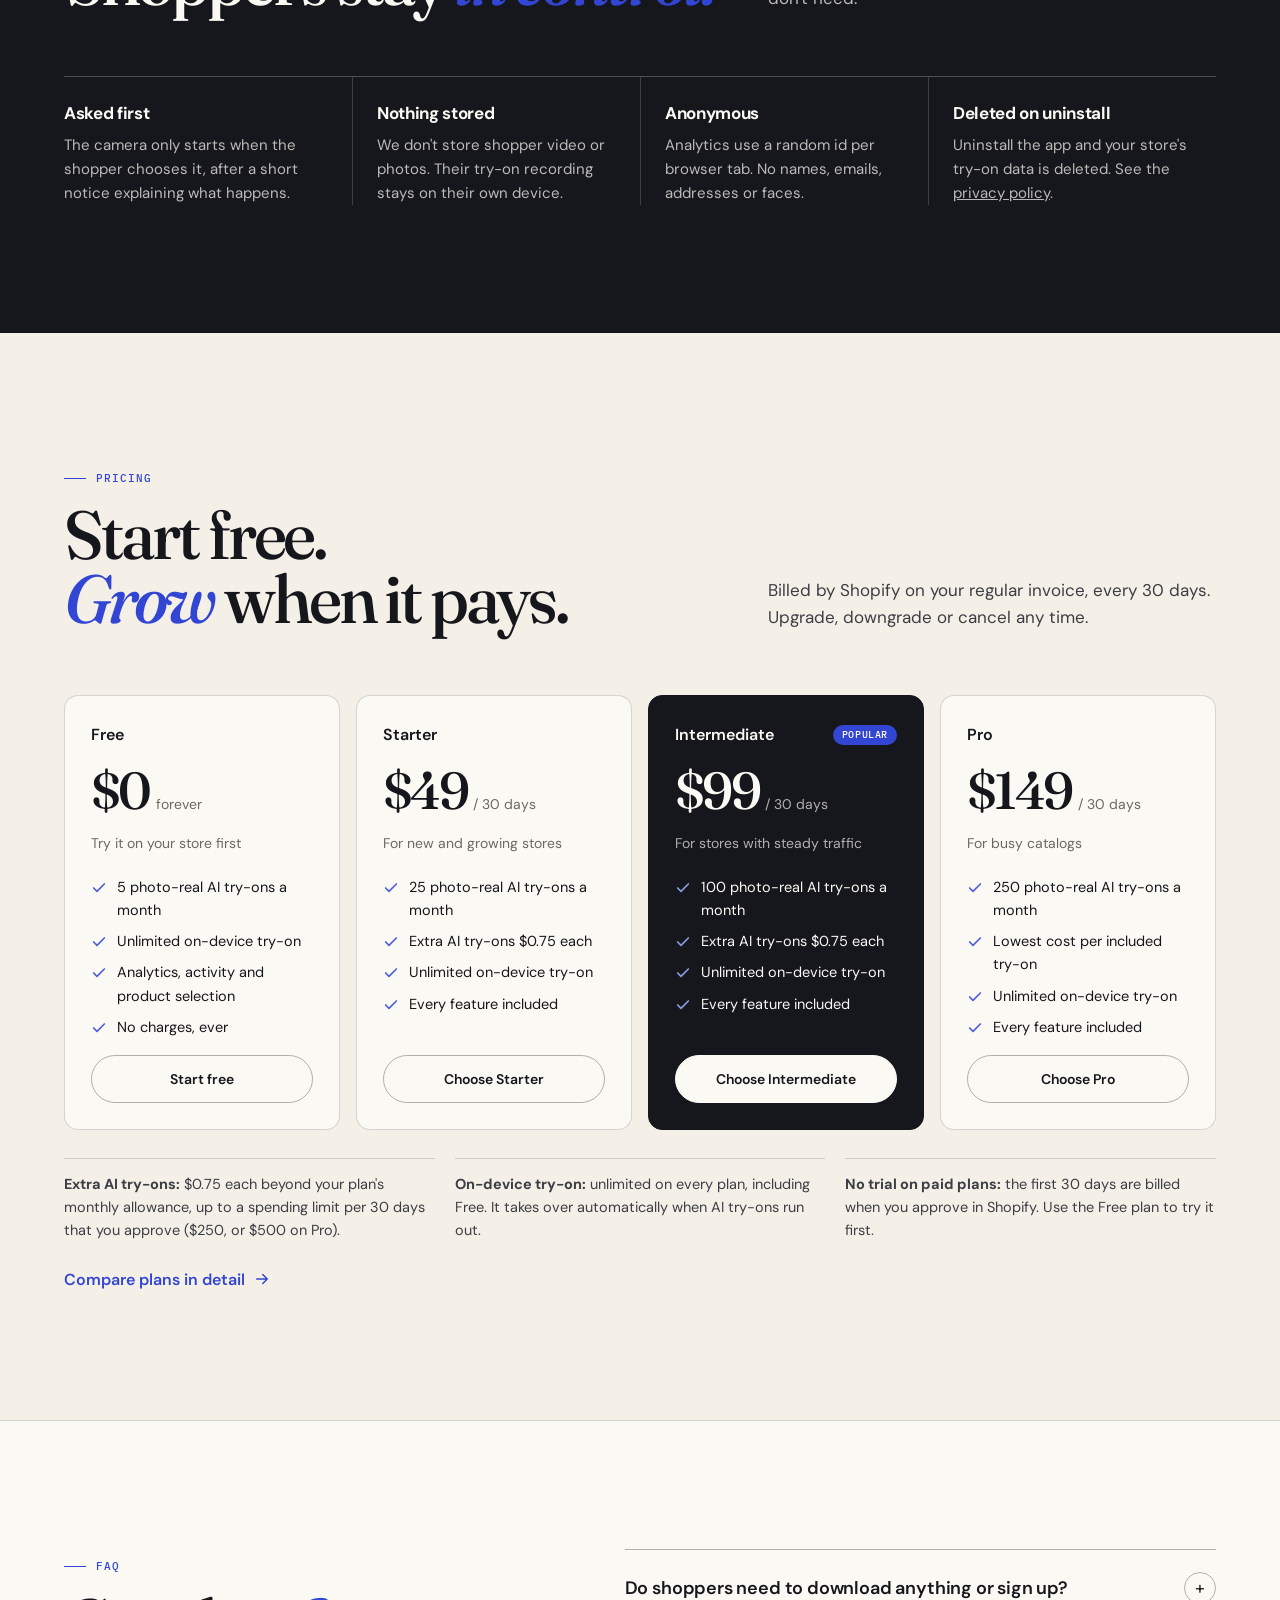
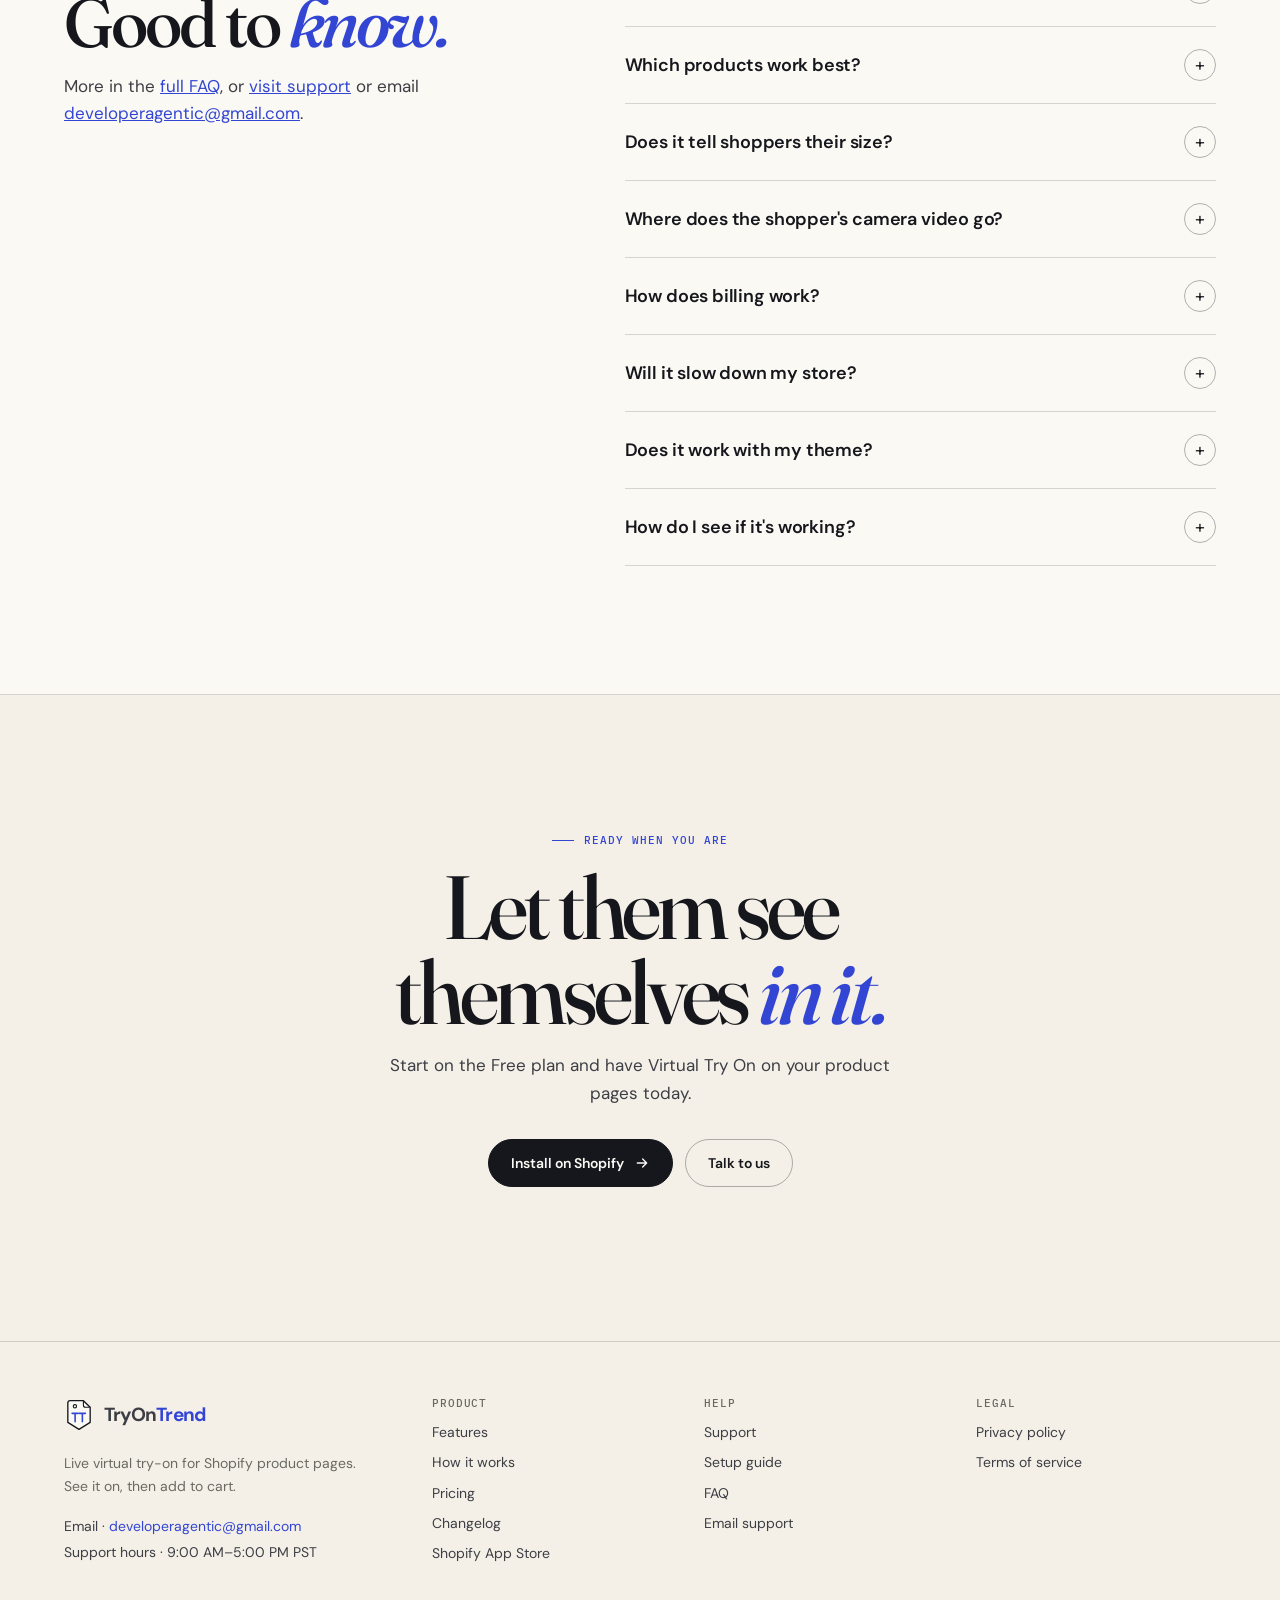
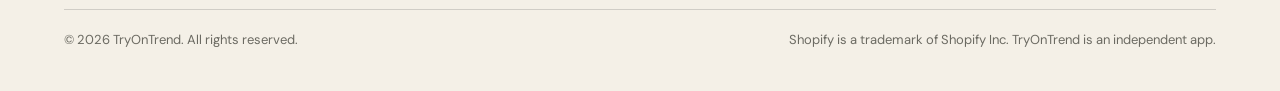
==== commit e77fdfb2: "Add Features, How it works, Pricing, FAQ and Changelog pages; shared header and footer Header links " ====
--- a/index.html
+++ b/index.html
@@ -33,10 +33,10 @@
       <button class="menu-toggle" type="button" aria-expanded="false" aria-controls="nav-panel" aria-label="Open menu"><svg viewBox="0 0 24 24" fill="none" stroke="currentColor" stroke-width="2" stroke-linecap="round" stroke-linejoin="round" aria-hidden="true" focusable="false"><path d="M4 7h16M4 12h16M4 17h16"/></svg></button>
       <div class="nav-panel" id="nav-panel">
         <nav class="nav" aria-label="Main">
-          <a href="/#how-it-works">How it works</a>
-          <a href="/#features">Features</a>
-          <a href="/#pricing">Pricing</a>
-          <a href="/#faq">FAQ</a>
+          <a href="/how-it-works/">How it works</a>
+          <a href="/features/">Features</a>
+          <a href="/pricing/">Pricing</a>
+          <a href="/faq/">FAQ</a>
           <a href="/support/">Support</a>
           <a class="btn header-cta" href="https://apps.shopify.com/tryontrend">Install on Shopify</a>
         </nav>
@@ -288,6 +288,7 @@
           <p><strong>On-device try-on:</strong> unlimited on every plan, including Free. It takes over automatically when AI try-ons run out.</p>
           <p><strong>No trial on paid plans:</strong> the first 30 days are billed when you approve in Shopify. Use the Free plan to try it first.</p>
         </div>
+        <p class="more-link"><a href="/pricing/">Compare plans in detail <svg viewBox="0 0 24 24" fill="none" stroke="currentColor" stroke-width="2" stroke-linecap="round" stroke-linejoin="round" aria-hidden="true" focusable="false"><path d="M5 12h14M13 6l6 6-6 6"/></svg></a></p>
       </div>
     </section>
 
@@ -296,7 +297,7 @@
         <div>
           <p class="kicker">FAQ</p>
           <h2 class="display" id="faq-title">Good to <em>know.</em></h2>
-          <p class="lede">Something else on your mind? <a href="/support/" style="color:var(--cobalt)">Visit support</a> or email <a href="mailto:developeragentic@gmail.com" style="color:var(--cobalt)">developeragentic@gmail.com</a>.</p>
+          <p class="lede">More in the <a href="/faq/" style="color:var(--cobalt)">full FAQ</a>, or <a href="/support/" style="color:var(--cobalt)">visit support</a> or email <a href="mailto:developeragentic@gmail.com" style="color:var(--cobalt)">developeragentic@gmail.com</a>.</p>
         </div>
         <div class="faq">
           <details>
@@ -361,9 +362,10 @@
         <div>
           <h2>Product</h2>
           <ul>
-            <li><a href="/#how-it-works">How it works</a></li>
-            <li><a href="/#features">Features</a></li>
-            <li><a href="/#pricing">Pricing</a></li>
+            <li><a href="/features/">Features</a></li>
+            <li><a href="/how-it-works/">How it works</a></li>
+            <li><a href="/pricing/">Pricing</a></li>
+            <li><a href="/changelog/">Changelog</a></li>
             <li><a href="https://apps.shopify.com/tryontrend">Shopify App Store</a></li>
           </ul>
         </div>
@@ -371,8 +373,8 @@
           <h2>Help</h2>
           <ul>
             <li><a href="/support/">Support</a></li>
-            <li><a href="/support/#setup">Setup guide</a></li>
-            <li><a href="/#faq">FAQ</a></li>
+            <li><a href="/how-it-works/#setup">Setup guide</a></li>
+            <li><a href="/faq/">FAQ</a></li>
             <li><a href="mailto:developeragentic@gmail.com">Email support</a></li>
           </ul>
         </div>
--- a/assets/css/site.css
+++ b/assets/css/site.css
@@ -1572,3 +1572,118 @@
 .footer-contact a {
   color: var(--cobalt);
 }
+
+/* Pricing page ------------------------------------------------------------------ */
+
+.more-link {
+  margin: 24px 0 0;
+}
+
+.more-link a {
+  display: inline-flex;
+  align-items: center;
+  gap: 8px;
+  color: var(--cobalt);
+  font-weight: 600;
+  text-decoration: none;
+}
+
+.more-link svg {
+  width: 18px;
+  height: 18px;
+}
+
+.compare {
+  width: 100%;
+  min-width: 640px;
+  border-collapse: collapse;
+  font-size: 15px;
+  font-variant-numeric: tabular-nums;
+}
+
+.compare th,
+.compare td {
+  padding: 14px 16px;
+  border-bottom: 1px solid var(--line);
+  text-align: center;
+}
+
+.compare thead th {
+  color: var(--ink);
+  font: 600 15px/1.3 var(--sans);
+  border-bottom: 1px solid var(--line-strong);
+}
+
+.compare tbody th {
+  color: var(--ink-2);
+  font-weight: 500;
+  text-align: left;
+}
+
+.compare td {
+  color: var(--ink);
+}
+
+.compare th:nth-child(4),
+.compare td:nth-child(4) {
+  background: var(--cobalt-soft);
+}
+
+.worked {
+  padding: 24px;
+  border: 1px solid var(--line);
+  border-radius: var(--radius);
+  background: var(--paper-2);
+}
+
+.worked dl {
+  display: grid;
+  margin: 0;
+}
+
+.worked dl div {
+  display: flex;
+  justify-content: space-between;
+  gap: 16px;
+  padding: 10px 0;
+  border-bottom: 1px solid var(--line);
+}
+
+.worked dt {
+  color: var(--ink-2);
+}
+
+.worked dd {
+  margin: 0;
+  font: 500 15px/1.6 var(--mono);
+  font-variant-numeric: tabular-nums;
+  text-align: right;
+}
+
+.worked .total {
+  border-bottom: 0;
+  font-weight: 600;
+}
+
+.worked .total dt,
+.worked .total dd {
+  color: var(--ink);
+  font-weight: 600;
+}
+
+/* FAQ page ---------------------------------------------------------------------- */
+
+.faq-groups {
+  max-width: 760px;
+}
+
+.faq-groups h2 {
+  margin: 48px 0 8px;
+  font: 600 24px/1.25 var(--sans);
+  letter-spacing: -0.02em;
+  scroll-margin-top: 96px;
+}
+
+.faq-groups h2:first-child {
+  margin-top: 0;
+}
